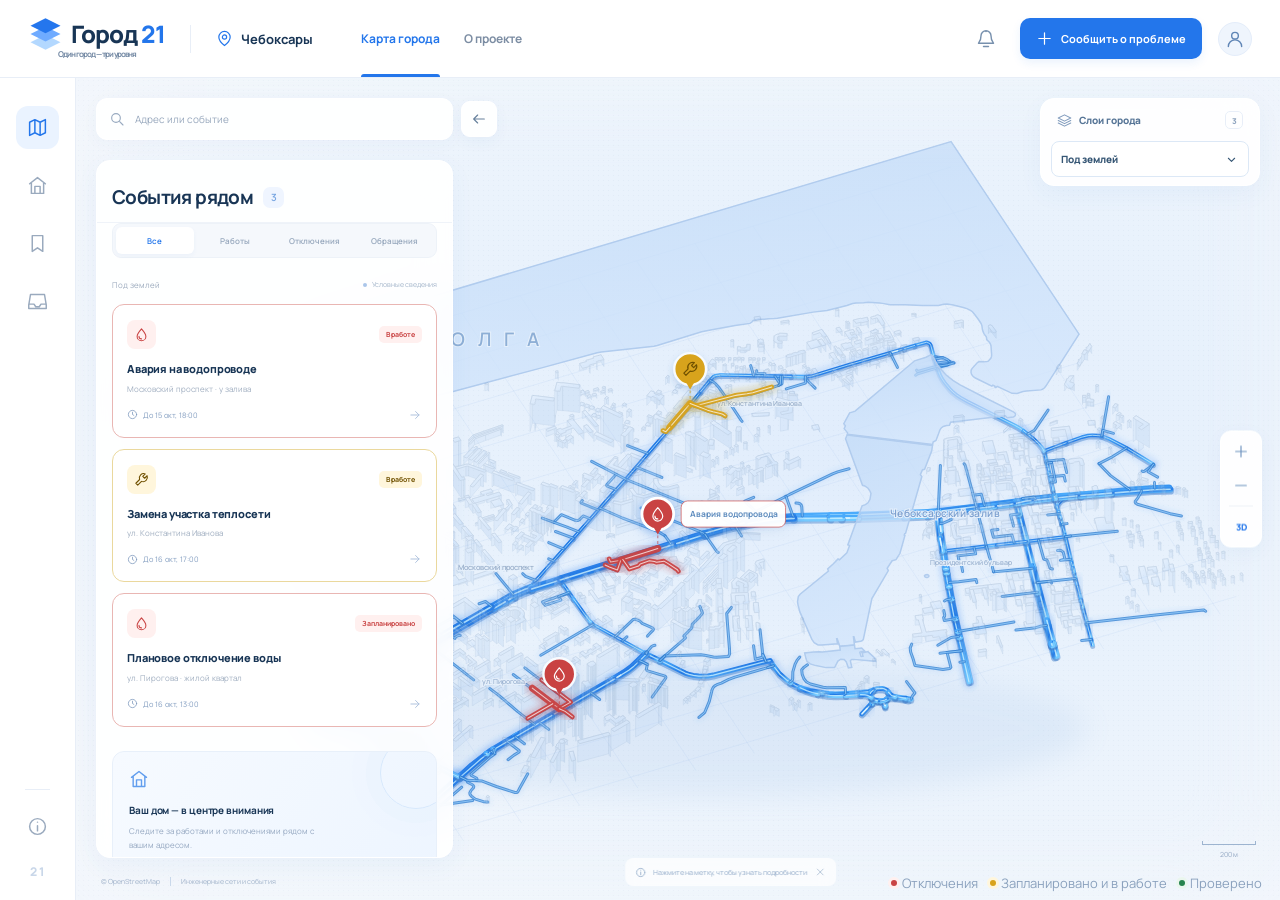
==== index.html @ fbabb48b "Polish desktop and mobile map layout" ====
<!doctype html>
<html lang="ru">
<head>
  <meta charset="utf-8">
  <meta name="viewport" content="width=device-width, initial-scale=1">
  <meta name="theme-color" content="#f4f8ff">
  <meta name="description" content="Город 21 — интерактивная карта Чебоксар в трех слоях. Городские работы, отключения и сообщения жителей на одной карте.">
  <title>Город 21 — Чебоксары в трех слоях</title>
  <link rel="icon" href="./assets/favicon.svg" type="image/svg+xml">
  <link rel="stylesheet" href="./assets/fonts.css">
  <link rel="stylesheet" href="./styles.css">
  <script src="./city-data.js" defer></script>
  <script src="./map.js" defer></script>
  <script src="./app.js" defer></script>
</head>
<body>
  <svg class="svg-library" aria-hidden="true" xmlns="http://www.w3.org/2000/svg"><defs>
    <symbol id="i-map" viewBox="0 0 24 24"><path d="m3 6 6-3 6 3 6-3v15l-6 3-6-3-6 3Z M9 3v15 M15 6v15"/></symbol>
    <symbol id="i-layers" viewBox="0 0 24 24"><path d="m12 3 10 5-10 5L2 8Z M2 12l10 5 10-5 M2 16l10 5 10-5"/></symbol>
    <symbol id="i-drop" viewBox="0 0 24 24"><path d="M12 3s-7 8-7 12a7 7 0 0 0 14 0c0-4-7-12-7-12Z M8 15a4 4 0 0 0 4 4"/></symbol>
    <symbol id="i-road" viewBox="0 0 24 24"><path d="m6 3-4 18 M18 3l4 18 M12 3v3 M12 10v4 M12 18v3"/></symbol>
    <symbol id="i-home" viewBox="0 0 24 24"><path d="m3 10 9-7 9 7 M5 9v12h14V9 M9 21v-8h6v8"/></symbol>
    <symbol id="i-build" viewBox="0 0 24 24"><path d="M4 21V6l10-3v18 M14 10h6v11 M2 21h20 M8 7h2 M8 11h2 M8 15h2 M17 14h1 M17 18h1"/></symbol>
    <symbol id="i-bell" viewBox="0 0 24 24"><path d="M18 8a6 6 0 0 0-12 0c0 7-3 8-3 9h18c0-1-3-2-3-9 M9 21h6 M12 2v1"/></symbol>
    <symbol id="i-search" viewBox="0 0 24 24"><circle cx="10.5" cy="10.5" r="6.5"/><path d="m16 16 5 5"/></symbol>
    <symbol id="i-plus" viewBox="0 0 24 24"><path d="M12 4v16 M4 12h16"/></symbol>
    <symbol id="i-minus" viewBox="0 0 24 24"><path d="M4 12h16"/></symbol>
    <symbol id="i-x" viewBox="0 0 24 24"><path d="m5 5 14 14 M19 5 5 19"/></symbol>
    <symbol id="i-chevron" viewBox="0 0 24 24"><path d="m7 10 5 5 5-5"/></symbol>
    <symbol id="i-arrow" viewBox="0 0 24 24"><path d="M5 12h14 M13 6l6 6-6 6"/></symbol>
    <symbol id="i-back" viewBox="0 0 24 24"><path d="M20 12H4 M10 6l-6 6 6 6"/></symbol>
    <symbol id="i-clock" viewBox="0 0 24 24"><circle cx="12" cy="12" r="9"/><path d="M12 7v5l3 2"/></symbol>
    <symbol id="i-check" viewBox="0 0 24 24"><path d="m5 12 4 4L19 6"/></symbol>
    <symbol id="i-pin" viewBox="0 0 24 24"><path d="M20 10c0 6-8 12-8 12S4 16 4 10a8 8 0 1 1 16 0Z"/><circle cx="12" cy="10" r="3"/></symbol>
    <symbol id="i-target" viewBox="0 0 24 24"><circle cx="12" cy="12" r="7"/><circle cx="12" cy="12" r="2"/><path d="M12 2v3 M12 19v3 M2 12h3 M19 12h3"/></symbol>
    <symbol id="i-info" viewBox="0 0 24 24"><circle cx="12" cy="12" r="9"/><path d="M12 11v6 M12 7h.01"/></symbol>
    <symbol id="i-inbox" viewBox="0 0 24 24"><path d="M4 4h16l2 12v4H2v-4Z M2 15h6l2 3h4l2-3h6"/></symbol>
    <symbol id="i-bookmark" viewBox="0 0 24 24"><path d="M6 3h12v18l-6-4-6 4Z"/></symbol>
    <symbol id="i-wrench" viewBox="0 0 24 24"><path d="m14 7 3 3 4-4a7 7 0 0 1-9 9l-6 6-3-3 6-6a7 7 0 0 1 9-9Z"/></symbol>
    <symbol id="i-cone" viewBox="0 0 24 24"><path d="m8 19 3-16h2l3 16 M9 9h6 M8 14h8 M4 21v-2h16v2Z"/></symbol>
    <symbol id="i-light" viewBox="0 0 24 24"><path d="M12 3a6 6 0 0 0-4 10c1 1 1 2 1 3h6c0-1 0-2 1-3a6 6 0 0 0-4-10Z M9 19h6 M10 22h4"/></symbol>
    <symbol id="i-shield" viewBox="0 0 24 24"><path d="m12 3 8 3v6c0 5-8 9-8 9s-8-4-8-9V6Z m-4 9 3 3 5-6"/></symbol>
    <symbol id="i-expand" viewBox="0 0 24 24"><path d="M8 3H3v5 M16 3h5v5 M21 16v5h-5 M3 16v5h5"/></symbol>
    <symbol id="i-mail" viewBox="0 0 24 24"><rect x="3" y="5" width="18" height="14" rx="2"/><path d="m3 6 9 7 9-7"/></symbol>
    <symbol id="i-user" viewBox="0 0 24 24"><circle cx="12" cy="8" r="4"/><path d="M4 21a8 8 0 0 1 16 0"/></symbol>
  </defs></svg>

  <header class="topbar">
    <a class="brand" href="./" aria-label="Город 21 — главная">
      <svg class="brand-mark" viewBox="0 0 42 44" aria-hidden="true"><path d="m21 23 18 9-18 9-18-9Z" fill="#b3d8ff"/><path d="m21 13 18 9-18 9-18-9Z" fill="#6fabff"/><path d="m21 3 18 9-18 9L3 12Z" fill="#2476ed"/></svg>
      <span>Город <b>21</b></span>
      <span class="brand-slogan">Один город — три уровня</span>
    </a>
    <div class="header-divider"></div>
    <div class="city-label"><svg class="icon"><use href="#i-pin"/></svg><span>Чебоксары</span><span class="city-secondary">Чувашская Республика</span></div>
    <nav class="top-links" aria-label="Основная навигация"><span class="current-page">Карта города</span><button type="button" data-about>О проекте</button></nav>
    <div class="header-actions">
      <button class="icon-button notification-button" type="button" id="notificationsBtn" aria-label="Подписки и уведомления"><svg class="icon"><use href="#i-bell"/></svg><span id="notificationDot" class="notification-dot" hidden></span></button>
      <button class="primary-button report-button" type="button" data-report><svg class="icon"><use href="#i-plus"/></svg><span>Сообщить о проблеме</span></button>
      <button class="user-avatar" type="button" id="homeBtn" aria-label="Открыть вход и регистрацию"><svg class="icon profile-icon"><use href="#i-user"/></svg></button>
    </div>
  </header>

  <div class="app-layout">
    <aside class="rail" aria-label="Разделы приложения">
      <button type="button" class="rail-button active" id="mapNav" aria-label="Карта города" title="Карта города"><svg class="icon"><use href="#i-map"/></svg></button>
      <button type="button" class="rail-button" id="homeNav" aria-label="Мой дом" title="Мой дом"><svg class="icon"><use href="#i-home"/></svg></button>
      <button type="button" class="rail-button" id="savedNav" aria-label="Мои подписки" title="Мои подписки"><svg class="icon"><use href="#i-bookmark"/></svg></button>
      <button type="button" class="rail-button" id="reportsNav" aria-label="Мои обращения" title="Мои обращения"><svg class="icon"><use href="#i-inbox"/></svg><span class="rail-dot" id="reportDot" hidden></span></button>
      <div class="rail-spacer"></div>
      <div class="rail-line"></div>
      <button type="button" class="rail-button" data-about aria-label="О проекте" title="О проекте"><svg class="icon"><use href="#i-info"/></svg></button>
      <span class="rail-caption">21</span>
    </aside>
    <main class="main-content">
      <section class="page-heading" aria-label="Обзор карты">
        <div><div class="eyebrow">ВАШ ГОРОД. ВАШ РАЙОН.</div><h1>Все, что происходит рядом<span>.</span></h1><p>Городские проблемы, работы и отключения — на одной карте.</p></div>
        <div class="heading-stats"><div><span class="stat-num" id="statReports">2</span><span>Обращения</span></div><div><span class="stat-num" id="statWorks">5</span><span>Работы</span></div><div><span class="stat-num" id="statOutages">2</span><span>Отключения</span></div></div>
      </section>

      <section class="workspace" aria-label="Интерактивная карта Чебоксар">
        <div class="map-shell" id="mapShell" data-layer="under">
          <div class="map-grain"></div>
          <div class="map-viewport" id="mapViewport" tabindex="0" aria-label="Трехмерная карта. Перетаскивайте для перемещения, используйте плюс и минус для масштаба. Стрелки перемещают карту.">
            <svg id="cityMap" viewBox="0 0 1200 880" role="img" aria-label="Объемная карта центра Чебоксар с заливом, улицами и зданиями"><title>Карта Чебоксар в трех слоях</title></svg>
          </div>
          <div class="map-vignette"></div>

          <div class="layer-switcher" id="layerSwitcher">
            <div class="control-caption"><svg class="icon"><use href="#i-layers"/></svg>Слои города<span class="small-counter">3</span></div>
            <button class="mobile-layer-toggle" type="button" id="layerDropdownToggle" aria-label="Выбрать слой карты" aria-expanded="false" aria-controls="layerTabs"><span id="layerDropdownLabel">Под землей</span><svg class="icon"><use href="#i-chevron"/></svg></button>
            <div class="layer-tabs" id="layerTabs" role="tablist" aria-label="Уровень города" aria-orientation="vertical">
              <button type="button" class="layer-tab" data-layer="above" role="tab" id="tab-above" aria-controls="mapViewport" aria-selected="false" tabindex="-1"><span class="layer-thumbnail above-thumb"><span></span><span></span><span></span></span><span><b>Над землей</b><small>Дома и освещение</small></span><span class="layer-radio"></span></button>
              <button type="button" class="layer-tab" data-layer="ground" role="tab" id="tab-ground" aria-controls="mapViewport" aria-selected="false" tabindex="-1"><span class="layer-thumbnail ground-thumb"><span></span><span></span><span></span></span><span><b>На земле</b><small>Дороги и дворы</small></span><span class="layer-radio"></span></button>
              <button type="button" class="layer-tab selected" data-layer="under" role="tab" id="tab-under" aria-controls="mapViewport" aria-selected="true" tabindex="0"><span class="layer-thumbnail under-thumb"><span></span><span></span><span></span></span><span><b>Под землей</b><small>Вода и теплосети</small></span><span class="layer-radio"></span></button>
            </div>
          </div>

          <div class="map-search-wrap"><div class="map-search"><svg class="icon"><use href="#i-search"/></svg><input id="mapSearch" type="search" placeholder="Адрес или событие" autocomplete="off" aria-label="Поиск адреса или события"><span class="search-shortcut">/</span></div><button class="desktop-panels-toggle" type="button" id="desktopPanelsToggle" aria-controls="eventsPanel" aria-expanded="true" aria-label="Скрыть события" title="Скрыть события"><svg class="icon"><use href="#i-back"/></svg></button><div class="search-results" id="searchResults" hidden></div></div>
          <div class="map-toolbar" aria-label="Управление картой"><button type="button" id="zoomIn" aria-label="Приблизить" title="Приблизить"><svg class="icon"><use href="#i-plus"/></svg></button><button type="button" id="zoomOut" aria-label="Отдалить" title="Отдалить"><svg class="icon"><use href="#i-minus"/></svg></button><span></span><button type="button" id="resetMap" aria-label="Вернуть обзор города" title="Вернуть обзор города"><svg class="icon"><use href="#i-target"/></svg></button><button type="button" id="viewMode" class="view-mode" aria-label="Переключить на плоскую карту" aria-pressed="false">3D</button></div>

          <div class="map-layer-caption"><span class="layer-caption-icon"><svg class="icon" id="captionIcon"><use href="#i-drop"/></svg></span><div><b id="mapLayerTitle">Под поверхностью города</b><span id="mapLayerDescription">Водопровод, теплосети и канализация</span></div><span class="caption-line"></span><span class="caption-level" id="captionLevel">−1</span></div>
          <div class="map-legend"><span><i class="legend-dot outage"></i>Отключения</span><span><i class="legend-dot active"></i>Запланировано и в работе</span><span><i class="legend-dot confirmed"></i>Проверено</span></div>
          <div class="map-scale"><span id="scaleLine"></span><small id="scaleLabel">500 м</small></div>
          <div class="map-attribution"><a href="https://www.openstreetmap.org/copyright" target="_blank" rel="noopener noreferrer">© OpenStreetMap</a><span>Инженерные сети и события</span></div>
          <div class="map-tip" id="mapTip"><svg class="icon"><use href="#i-info"/></svg><span>Нажмите на метку, чтобы узнать подробности</span><button type="button" id="dismissTip" aria-label="Скрыть подсказку"><svg class="icon"><use href="#i-x"/></svg></button></div>
        </div>

        <aside class="events-panel" id="eventsPanel" aria-label="События на карте">
          <div class="mobile-district-label"><svg class="icon"><use href="#i-pin"/></svg>Московский район</div>
          <div class="panel-heading"><div><span class="eyebrow">ЧТО ПРОИСХОДИТ</span><h2>События рядом <span id="eventCount">3</span></h2></div><button class="icon-button mobile-panel-toggle" type="button" id="panelToggle" aria-expanded="false" aria-label="Развернуть список событий"><svg class="icon"><use href="#i-chevron"/></svg></button></div>
          <div class="panel-content" id="panelContent">
            <div class="panel-filter" role="group" aria-label="Фильтр событий"><button type="button" class="selected" data-filter="all" aria-pressed="true">Все</button><button type="button" data-filter="work" aria-pressed="false">Работы</button><button type="button" data-filter="outage" aria-pressed="false">Отключения</button><button type="button" data-filter="report" aria-pressed="false">Обращения</button></div>
            <div class="layer-events-label"><span id="listLayerName">Под землей</span><span class="events-updated"><i></i>Условные сведения</span></div>
            <div class="event-list" id="eventList"></div>
            <div class="home-prompt"><div class="home-prompt-icon"><svg class="icon"><use href="#i-home"/></svg></div><h3>Ваш дом — в центре внимания</h3><p>Следите за работами и отключениями рядом с вашим адресом.</p><button type="button" id="setupHomeBtn">Добавить мой дом<svg class="icon"><use href="#i-arrow"/></svg></button></div>
            <div class="panel-footer"><svg class="icon"><use href="#i-shield"/></svg><span>Сообщения жителей проходят проверку</span></div>
          </div>
          <div class="detail-content" id="detailContent" hidden></div>
        </aside>
      </section>
      <footer class="app-footer"><span><i></i>Город 21<span class="footer-sep">/</span>Понятный город начинается с информации</span><span>Чебоксары <span class="footer-sep">·</span> Интерактивная карта</span></footer>
    </main>
  </div>

  <dialog class="modal" id="reportModal" aria-labelledby="reportTitle"><form id="reportForm">
    <div class="modal-header"><span class="modal-icon"><svg class="icon"><use href="#i-pin"/></svg></span><button type="button" class="icon-button" data-close aria-label="Закрыть"><svg class="icon"><use href="#i-x"/></svg></button></div><span class="eyebrow">ВЫ ПОМОГАЕТЕ ГОРОДУ</span><h2 id="reportTitle">Сообщить о проблеме</h2><p class="modal-lead">Расскажите, что произошло. Обращение появится на карте после проверки.</p>
    <label>Уровень города<select id="reportLayer" name="layer"><option value="above">Над землей — фасады, освещение</option><option value="ground">На земле — дороги, дворы</option><option value="under">Под землей — вода, теплосети</option></select></label>
    <label>Адрес<input id="reportAddress" name="address" maxlength="160" placeholder="Например, Московский проспект, 8" required autocomplete="street-address"></label>
    <label>Что произошло?<textarea name="description" id="reportDescription" placeholder="Опишите проблему и ограничения для жителей" minlength="10" maxlength="1600" required rows="4"></textarea></label>
    <div class="notice-note"><svg class="icon"><use href="#i-info"/></svg>Обращение сохраняется в этом браузере и не отправляется городским службам.</div>
    <button type="submit" class="primary-button full-width">Создать обращение<svg class="icon"><use href="#i-arrow"/></svg></button>
  </form></dialog>

  <dialog class="modal" id="homeModal" aria-labelledby="homeTitle"><form id="homeForm">
    <div class="modal-header"><span class="modal-icon"><svg class="icon"><use href="#i-home"/></svg></span><button type="button" class="icon-button" data-close aria-label="Закрыть"><svg class="icon"><use href="#i-x"/></svg></button></div><span class="eyebrow">МОЙ РАЙОН</span><h2 id="homeTitle">Что происходит у дома?</h2><p class="modal-lead">Выберите адрес, чтобы быстро находить события рядом и сохранять подписки.</p>
    <label>Ваш адрес<input id="homeAddress" name="address" placeholder="Улица и номер дома" maxlength="160" required list="streetOptions" autocomplete="street-address"></label><datalist id="streetOptions"></datalist>
    <label>Радиус внимания</label><div class="radius-options"><button type="button" data-radius="300">300 м</button><button type="button" data-radius="500" class="selected">500 м</button><button type="button" data-radius="1000">1 км</button></div>
    <div class="home-preview"><svg class="icon"><use href="#i-bell"/></svg><span>Работы, отключения и новые обращения возле выбранного дома</span></div><div class="notice-note">Адрес и подписки сохраняются в этом браузере. Push-уведомления не подключены.</div>
    <button type="submit" class="primary-button full-width">Сохранить мой дом<svg class="icon"><use href="#i-check"/></svg></button>
  </form></dialog>

  <dialog class="modal account-modal" id="accountModal" aria-labelledby="accountTitle">
    <div class="modal-header"><span class="modal-icon"><svg class="icon"><use href="#i-user"/></svg></span><button type="button" class="icon-button" data-close aria-label="Закрыть"><svg class="icon"><use href="#i-x"/></svg></button></div>
    <span class="eyebrow">ЛИЧНЫЙ КАБИНЕТ</span>
    <h2 id="accountTitle">Вход и регистрация</h2>
    <div class="account-tabs" role="tablist" aria-label="Действие с аккаунтом">
      <button type="button" class="selected" data-account-mode="login" role="tab" aria-selected="true" aria-controls="loginForm">Вход</button>
      <button type="button" data-account-mode="register" role="tab" aria-selected="false" aria-controls="registerForm">Регистрация</button>
    </div>
    <form id="loginForm" class="account-form">
      <label>Электронная почта<input type="email" autocomplete="username" placeholder="name@example.com" required></label>
      <label>Пароль<input type="password" autocomplete="current-password" placeholder="Пароль" required></label>
      <button type="button" class="primary-button full-width" disabled>Вход временно недоступен</button>
    </form>
    <form id="registerForm" class="account-form" hidden>
      <label>Имя<input type="text" autocomplete="name" placeholder="Ваше имя" required></label>
      <label>Электронная почта<input type="email" autocomplete="email" placeholder="name@example.com" required></label>
      <label>Пароль<input type="password" autocomplete="new-password" placeholder="Пароль" required></label>
      <button type="button" class="primary-button full-width" disabled>Регистрация временно приостановлена</button>
    </form>
    <p class="notice-note">Вход и создание аккаунта пока недоступны. Данные формы никуда не отправляются.</p>
  </dialog>

  <dialog class="modal wide-modal" id="aboutModal" aria-labelledby="aboutTitle">
    <div class="modal-header"><span class="modal-icon"><svg class="icon"><use href="#i-layers"/></svg></span><button type="button" class="icon-button" data-close aria-label="Закрыть"><svg class="icon"><use href="#i-x"/></svg></button></div>
    <span class="eyebrow">О ПРОЕКТЕ</span>
    <h2 id="aboutTitle">Один город. Одна понятная карта.</h2>
    <p class="modal-lead">«Город 21» объединяет информацию о городских проблемах, работах и отключениях.</p>
    <div class="about-levels"><div><svg class="icon"><use href="#i-build"/></svg><b>Над землей</b><p>Фасады, освещение и воздушные линии</p></div><div><svg class="icon"><use href="#i-road"/></svg><b>На земле</b><p>Дороги, дворы, тротуары и благоустройство</p></div><div><svg class="icon"><use href="#i-drop"/></svg><b>Под землей</b><p>Водопровод, теплосети и канализация</p></div></div>
    <p class="about-text">Геометрия улиц и зданий получена из OpenStreetMap. Сведения о событиях, инженерных сетях и сроках условные и не подтверждены городскими службами.</p>
  </dialog>

  <dialog class="modal" id="activityModal" aria-labelledby="activityTitle"><div class="modal-header"><span class="modal-icon"><svg class="icon" id="activityIcon"><use href="#i-bell"/></svg></span><button type="button" class="icon-button" data-close aria-label="Закрыть"><svg class="icon"><use href="#i-x"/></svg></button></div><span class="eyebrow" id="activityEyebrow">МОЙ ГОРОД</span><h2 id="activityTitle">Подписки и уведомления</h2><div id="activityBody"></div></dialog>
  <div class="toast" id="toast" role="status" aria-live="polite"><svg class="icon"><use href="#i-check"/></svg><span></span></div>
  <noscript><div class="noscript-note">Для интерактивной карты включите JavaScript в браузере.</div></noscript>
</body>
</html>
---- assets/fonts.css ----
@font-face {
  font-family: 'Manrope';
  font-style: normal;
  font-weight: 400;
  font-display: swap;
  src: url(./manrope-0.ttf) format('truetype');
}
@font-face {
  font-family: 'Manrope';
  font-style: normal;
  font-weight: 500;
  font-display: swap;
  src: url(./manrope-1.ttf) format('truetype');
}
@font-face {
  font-family: 'Manrope';
  font-style: normal;
  font-weight: 600;
  font-display: swap;
  src: url(./manrope-2.ttf) format('truetype');
}
@font-face {
  font-family: 'Manrope';
  font-style: normal;
  font-weight: 700;
  font-display: swap;
  src: url(./manrope-3.ttf) format('truetype');
}
@font-face {
  font-family: 'Manrope';
  font-style: normal;
  font-weight: 800;
  font-display: swap;
  src: url(./manrope-4.ttf) format('truetype');
}
---- styles.css ----
:root{--blue:#2376eb;--blue-dark:#1459c3;--ink:#183555;--muted:#8091a8;--border:#e8eef7;--bg:#f5f8fc;--shadow:0 8px 32px #30609a0c;--font:'Manrope',-apple-system,BlinkMacSystemFont,'Segoe UI',sans-serif}
*{box-sizing:border-box}html,body{margin:0;min-height:100%;font-family:var(--font);color:var(--ink);background:var(--bg)}body{font-size:13px;-webkit-font-smoothing:antialiased}button,input,textarea,select{font:inherit}button,a,input,select,textarea{-webkit-tap-highlight-color:transparent}button{cursor:pointer}button{color:inherit}button:disabled{opacity:.4;cursor:default}button:focus-visible,a:focus-visible,input:focus-visible,select:focus-visible,textarea:focus-visible,[tabindex]:focus-visible{outline:3px solid #579bf5;outline-offset:3px}button{border:0;background:transparent}a{color:inherit;text-decoration:none}[hidden]{display:none!important}.svg-library{position:absolute;width:0;height:0;overflow:hidden}.icon{width:20px;height:20px;fill:none;stroke:currentColor;stroke-width:1.7;stroke-linecap:round;stroke-linejoin:round;flex-shrink:0}.topbar{height:78px;background:#fff;display:flex;align-items:center;padding:0 28px;gap:24px;border-bottom:1px solid var(--border);position:relative;z-index:10}.brand{display:flex;align-items:center;gap:10px;font-size:24px;font-weight:800;letter-spacing:-1px;white-space:nowrap}.brand b{color:var(--blue);font-weight:800}.brand-mark{width:35px;height:38px}.header-divider{height:28px;width:1px;background:var(--border);margin:0 1px}.city-label{display:flex;align-items:center;gap:8px;font-weight:700;white-space:nowrap}.city-label .icon{color:var(--blue);width:17px;height:17px}.city-secondary{display:none;color:var(--muted);font-size:11px;font-weight:500}.top-links{display:flex;gap:24px;height:100%;align-items:center;margin-left:24px;color:#7c8da3;font-size:12px;font-weight:700}.top-links button{padding:10px 0}.top-links button:hover{color:var(--blue)}.current-page{height:100%;display:flex;align-items:center;color:var(--blue);position:relative}.current-page:after{content:'';position:absolute;bottom:0;left:0;right:0;height:3px;background:var(--blue);border-radius:3px 3px 0 0}.header-actions{display:flex;align-items:center;gap:16px;margin-left:auto}.demo-badge{display:flex;align-items:center;gap:7px;font-size:10px;font-weight:700;color:#6d8eb5;white-space:nowrap;padding:6px 9px;background:#f4f8fd;border-radius:6px}.demo-badge>span{width:5px;height:5px;border-radius:50%;background:#71a1de}.icon-button{width:36px;height:36px;border-radius:10px;display:grid;place-items:center;flex-shrink:0;color:#7790ad}.icon-button:hover{background:#edf5ff;color:var(--blue)}.notification-button{position:relative}.notification-dot{width:6px;height:6px;border:1px solid white;border-radius:50%;position:absolute;top:5px;right:6px;background:var(--blue)}.primary-button{display:flex;gap:8px;align-items:center;justify-content:center;background:var(--blue);color:#fff;font-size:11px;font-weight:700;border-radius:10px;padding:12px 16px;box-shadow:0 4px 10px #2376eb17;transition:background .2s,transform .2s}.primary-button:hover{background:var(--blue-dark);transform:translateY(-1px)}.primary-button .icon{width:17px;height:17px}.user-avatar{width:34px;height:34px;border-radius:50%;background:#eff5fd;color:#6086b6;border:1px solid #e4edfa;font-size:11px;font-weight:700;flex-shrink:0}.app-layout{display:flex}.rail{width:76px;border-right:1px solid var(--border);display:flex;flex-direction:column;align-items:center;gap:15px;padding:28px 12px 20px;background:#fff;flex-shrink:0;min-height:calc(100dvh - 78px)}.rail-button{display:grid;place-items:center;width:43px;height:43px;color:#9aaabe;border-radius:12px;position:relative}.rail-button .icon{width:21px;height:21px}.rail-button:hover{color:var(--blue);background:#f3f7fc}.rail-button.active{color:var(--blue);background:#eaf3ff}.rail-dot{position:absolute;top:7px;right:8px;width:5px;height:5px;background:var(--blue);border-radius:50%}.rail-spacer{flex:1;min-height:120px}.rail-line{width:25px;height:1px;background:var(--border);margin-bottom:0}.rail-caption{font-size:12px;letter-spacing:2px;font-weight:800;color:#c9d7e9}.main-content{flex:1;min-width:0;padding:24px 26px 0}.page-heading{display:flex;align-items:center;justify-content:space-between;padding:0 2px 23px;gap:20px}.eyebrow{font-size:8.5px;letter-spacing:1.5px;color:#8799b1;font-weight:800;display:block}.page-heading h1{font-size:27px;letter-spacing:-1.05px;font-weight:800;margin:8px 0 6px;line-height:1.2}.page-heading h1>span{color:var(--blue)}.page-heading p{margin:0;color:#8b9ab0;font-size:11px;font-weight:500}.heading-stats{display:flex;gap:32px;padding-right:14px}.heading-stats>div{display:flex;flex-direction:column;gap:3px;min-width:65px}.stat-num{font-size:26px;font-weight:700;line-height:1.15;color:#4a6b94;letter-spacing:-1px}.heading-stats>div>span:last-child{color:#91a1b5;font-size:10px}.workspace{height:calc(100dvh - 234px);min-height:580px;max-height:1000px;border:1px solid #e1eaf6;border-radius:18px;overflow:hidden;display:grid;grid-template-columns:minmax(0,1fr) 320px;box-shadow:0 2px 14px #1f4d8503;position:relative;background:#fff}.map-shell{position:relative;overflow:hidden;background:radial-gradient(ellipse at 64% 45%,#e1edfc 0%,#e9f2fc 42%,#f3f7fc 88%);min-width:0}.map-grain{position:absolute;inset:0;opacity:.5;pointer-events:none;background-image:radial-gradient(#a8bfdd45 .5px,transparent .5px);background-size:5px 5px}.map-viewport{position:absolute;inset:0;cursor:grab;touch-action:none;overflow:hidden;outline-offset:-4px!important}.map-viewport.dragging{cursor:grabbing}.map-viewport>svg{width:100%;height:100%;display:block;overflow:visible}.map-vignette{position:absolute;inset:0;box-shadow:inset 0 0 75px 25px #f2f7fc50;pointer-events:none}.layer-switcher{position:absolute;top:24px;left:24px;width:207px;border:1px solid #fff;background:#ffffffea;border-radius:14px;box-shadow:0 8px 24px #3978be0d;backdrop-filter:blur(16px);padding:15px 10px 0;z-index:3}.control-caption{display:flex;align-items:center;gap:7px;font-size:10px;font-weight:800;padding:0 6px 13px;color:#567496}.control-caption .icon{width:15px;height:15px;color:#819bbd}.small-counter{margin-left:auto;display:grid;place-items:center;border:1px solid #e8eef8;width:18px;height:18px;border-radius:5px;font-size:8px;color:#8fa4bf}.layer-tabs{display:flex;flex-direction:column;gap:4px}.layer-tab{width:100%;display:flex;align-items:center;gap:11px;position:relative;text-align:left;padding:11px 9px;border-radius:9px;transition:.2s;min-height:60px;border:1px solid transparent}.layer-tab:hover{background:#f6f9fe}.layer-tab.selected{background:#ecf5ff;border-color:#d5e9ff}.layer-tab b{display:block;font-size:11px;font-weight:700;color:#527191;margin-bottom:3px}.layer-tab small{display:block;font-size:8px;color:#9bacc0;white-space:nowrap}.layer-tab.selected b{color:var(--blue)}.layer-tab.selected small{color:#7a9dc9}.layer-radio{width:11px;height:11px;border:1px solid #d0dbea;border-radius:50%;margin-left:auto;flex-shrink:0}.selected .layer-radio{border:3px solid var(--blue);background:white}.layer-thumbnail{width:31px;height:34px;position:relative;flex-shrink:0;display:block}.layer-thumbnail span{position:absolute;width:24px;height:15px;transform:rotate(-30deg) skewX(28deg) scaleY(.8);left:3px;border:1px solid #cfdeef;background:#eef4fa;border-radius:2px}.layer-thumbnail span:nth-child(1){top:18px;z-index:1}.layer-thumbnail span:nth-child(2){top:10px;z-index:2}.layer-thumbnail span:nth-child(3){top:2px;z-index:3}.above-thumb span:nth-child(3),.ground-thumb span:nth-child(2),.under-thumb span:nth-child(1){background:#92bff4;border-color:#76a9e9}.selected .above-thumb span:nth-child(3),.selected .ground-thumb span:nth-child(2),.selected .under-thumb span:nth-child(1){background:#428eea;border-color:#2b74d2;box-shadow:0 2px 4px #4694e834}.layer-help{font-size:8px;color:#a2b0c2;text-align:center;padding:12px 0 14px;margin:10px 3px 0;border-top:1px solid #edf1f7}.map-search-wrap{position:absolute;top:24px;left:247px;width:230px;z-index:4}.map-search{height:42px;display:flex;align-items:center;background:#ffffffed;border:1px solid white;border-radius:11px;box-shadow:0 4px 18px #306aa808;padding:0 12px;gap:8px;backdrop-filter:blur(16px)}.map-search .icon{width:16px;height:16px;color:#98aac0}.map-search input{width:100%;min-width:0;border:0;background:transparent;font-size:10px;color:var(--ink);outline:none}.map-search input::placeholder{color:#97a8bd}.search-shortcut{font-size:8px;width:18px;height:19px;border:1px solid #e8eef7;color:#a2b1c4;display:grid;place-items:center;border-radius:4px}.map-top-status{display:flex;align-items:center;gap:7px;position:absolute;right:23px;top:86px;font-size:8px;font-weight:600;color:#7a97bc}.live-dot{width:5px;height:5px;background:#6da4e8;border-radius:50%}.pilot-label{font-size:7px;border:1px solid #cfdef2;padding:3px 5px;border-radius:4px;color:#8fa9c9}.search-results{background:#fff;padding:8px;border-radius:12px;margin-top:6px;box-shadow:0 10px 30px #183f721c;max-height:320px;overflow-y:auto;border:1px solid var(--border)}.search-results button{width:100%;text-align:left;display:flex;gap:9px;align-items:center;padding:10px 6px;border-radius:7px;font-size:10px}.search-results button:hover{background:#f0f6ff}.search-results .icon{width:16px;height:16px;color:var(--blue)}.search-results small{display:block;color:var(--muted);font-size:8px;margin-top:4px}.search-results .empty-search{padding:10px;color:var(--muted);font-size:10px;line-height:1.7}.north-control{position:absolute;top:22px;right:22px;z-index:2}.north-control button{width:40px;display:flex;flex-direction:column;align-items:center;gap:6px}.north-control .north-n{font-size:8px;font-weight:800;color:#81a0c6}.north-control svg{filter:drop-shadow(0 3px 5px #468ae724)}.map-toolbar{position:absolute;right:22px;bottom:155px;display:flex;flex-direction:column;background:#ffffffed;border:1px solid white;backdrop-filter:blur(12px);border-radius:11px;padding:3px;box-shadow:0 5px 20px #1c58990b;z-index:3}.map-toolbar button{width:34px;height:34px;display:grid;place-items:center;color:#6c91be;border-radius:7px;transition:.2s}.map-toolbar button:hover{background:#edf5ff;color:var(--blue)}.map-toolbar button .icon{width:16px;height:16px}.map-toolbar>span{height:1px;background:#edf1f7;margin:3px 5px}.map-toolbar .view-mode{font-size:9px;font-weight:800;color:var(--blue)}.map-layer-caption{position:absolute;bottom:91px;left:24px;display:flex;align-items:center;gap:10px;background:#ffffffdd;backdrop-filter:blur(12px);border:1px solid white;padding:13px 14px;border-radius:12px;box-shadow:0 6px 20px #27578a07;pointer-events:none}.layer-caption-icon{width:32px;height:32px;border-radius:9px;background:#eaf4ff;color:var(--blue);display:grid;place-items:center}.layer-caption-icon .icon{width:17px;height:17px}.map-layer-caption b{display:block;font-size:10px;font-weight:700;color:#6484ac;margin-bottom:4px}.map-layer-caption div>span{font-size:8px;color:#9caec5}.caption-line{height:25px;width:1px;background:#e6eef9;margin:0 3px 0 14px}.caption-level{font-size:17px;font-weight:700;color:#8cb2e6;min-width:19px;text-align:center}.map-legend{position:absolute;bottom:44px;left:25px;display:flex;align-items:center;gap:14px;color:#8aa1bd;font-size:8px}.map-legend>span{display:flex;gap:5px;align-items:center}.legend-dot{width:6px;height:6px;border-radius:50%;display:inline-block}.legend-dot.ongoing{background:#3284ed;box-shadow:0 0 0 3px #3284ed14}.legend-dot.planned{background:#7ad0ff}.legend-dot.request{background:#edf4ff;border:1px solid #4a80c9}.map-attribution{position:absolute;bottom:14px;left:25px;display:flex;gap:10px;font-size:7px;color:#a1b3ca}.map-attribution a:hover{color:var(--blue)}.map-attribution>span{border-left:1px solid #cad9eb;padding-left:10px}.map-scale{position:absolute;right:24px;bottom:41px;display:flex;flex-direction:column;gap:5px;align-items:center;color:#91a6c1;font-size:8px}.map-scale span{width:67px;border:1px solid #9db4d0;border-top:0;height:4px}.map-scale small{font-size:7px}.map-tip{position:absolute;bottom:14px;left:50%;transform:translateX(-25%);display:flex;gap:7px;align-items:center;padding:8px 10px;background:#ffffffb8;border-radius:8px;backdrop-filter:blur(8px);font-size:7px;color:#8da6c5;white-space:nowrap}.map-tip>.icon{width:11px;height:11px}.map-tip button{padding:0;width:12px;height:12px;display:grid;place-items:center;color:#9fb3cd}.map-tip button .icon{width:10px;height:10px}.events-panel{border-left:1px solid #e4edf9;background:#fff;position:relative;display:flex;flex-direction:column;min-height:0;z-index:5}.panel-heading{padding:25px 22px 18px;border-bottom:1px solid #eff3f9;display:flex;align-items:center;justify-content:space-between}.panel-heading .eyebrow{font-size:7.5px;letter-spacing:1.3px}.panel-heading h2{margin:8px 0 0;font-size:19px;letter-spacing:-.6px;display:flex;align-items:center;gap:10px}.panel-heading h2>span{font-size:10px;letter-spacing:0;min-width:21px;height:21px;border-radius:7px;background:#eff5ff;color:#78a6e2;display:grid;place-items:center;font-weight:600}.mobile-panel-toggle{display:none}.panel-content{overflow-y:auto;flex:1;padding:18px 20px 0;scrollbar-width:thin;scrollbar-color:#dce7f6 transparent}.panel-filter{display:flex;gap:2px;padding:3px;background:#f5f8fc;border:1px solid #edf2f8;border-radius:9px;margin-bottom:21px}.panel-filter button{flex:1;font-size:8px;padding:8px 1px;color:#96a7bc;border-radius:6px;font-weight:600;white-space:nowrap}.panel-filter button.selected{background:#fff;color:var(--blue);box-shadow:0 2px 5px #2266b60c}.panel-filter button:hover{color:var(--blue)}.layer-events-label{display:flex;align-items:center;justify-content:space-between;gap:12px;font-size:8px;color:#9baabd;margin:0 0 14px}.events-updated{display:flex;gap:5px;align-items:center;font-size:7px;color:#a2b3c9}.events-updated i{width:4px;height:4px;background:#abc6ea;border-radius:50%}.event-list{display:flex;flex-direction:column;gap:11px}.event-card{border:1px solid #e7eef9;border-radius:12px;padding:15px 14px;text-align:left;width:100%;transition:.2s;background:#fff;position:relative}.event-card:hover,.event-card:focus-visible{border-color:#afcff9;background:#f9fcff;box-shadow:0 3px 12px #286fe60a;transform:translateY(-1px)}.event-top{display:flex;align-items:center;justify-content:space-between;gap:8px;margin-bottom:12px}.event-symbol{width:29px;height:29px;background:#eaf4ff;border-radius:8px;display:grid;place-items:center;color:#4b91e7}.event-symbol .icon{width:15px;height:15px}.status-pill{font-size:7px;font-weight:700;border-radius:5px;padding:4px 7px;color:#5189d3;background:#edf5ff;white-space:nowrap}.status-pill.planned{background:#f0f8ff;color:#7b9ebe}.status-pill.review{background:#f3f6fb;color:#95a6ba}.event-card h3{font-size:11px;font-weight:800;line-height:1.5;letter-spacing:-.15px;margin:0 0 5px}.event-card p{font-size:8px;color:#a0aec0;margin:0 0 13px;line-height:1.5}.event-bottom{display:flex;gap:5px;align-items:center;color:#7f9abe;font-size:7.5px}.event-bottom .icon{width:11px;height:11px}.event-bottom .icon:last-child{margin-left:auto;width:14px;height:14px;color:#b0c3de}.event-card::after{content:'';position:absolute;inset:0;border-radius:12px;pointer-events:none}.home-prompt{margin-top:24px;background:linear-gradient(125deg,#f6faff,#edf5ff);border:1px solid #e8f0fa;border-radius:12px;padding:17px 16px;position:relative;overflow:hidden}.home-prompt:after{content:'';position:absolute;width:70px;height:70px;border:1px solid #d7e8fc;border-radius:50%;top:-15px;right:-16px;box-shadow:0 0 0 14px #e4effb55,0 0 0 28px #e4effb22;pointer-events:none}.home-prompt-icon{color:#629eee;margin-bottom:10px}.home-prompt-icon .icon{width:20px;height:20px}.home-prompt h3{font-size:10px;margin:0 0 7px;letter-spacing:-.1px}.home-prompt p{font-size:8px;line-height:1.8;color:#94a7c0;margin:0 0 13px;max-width:210px}.home-prompt button{display:flex;align-items:center;justify-content:space-between;color:#458be5;font-size:8px;font-weight:800;padding:0;width:100%}.home-prompt button .icon{width:13px;height:13px}.panel-footer{display:flex;gap:6px;align-items:center;font-size:7px;color:#a8b7ca;padding:20px 1px;margin-top:1px}.panel-footer .icon{width:12px;height:12px}.app-footer{height:49px;display:flex;align-items:center;justify-content:space-between;font-size:7.5px;color:#9facbf;padding:0 1px;gap:20px}.app-footer>span:first-child{display:flex;align-items:center;gap:6px}.app-footer i{height:4px;width:4px;border-radius:50%;background:#9cb7da}.footer-sep{color:#cad5e3;padding:0 4px}.detail-content{overflow-y:auto;padding:19px 22px 22px;flex:1;min-height:0;scrollbar-width:thin}.detail-back{font-size:9px;color:#8fa3bd;display:flex;align-items:center;gap:6px;padding:0;margin-bottom:20px}.detail-back .icon{width:14px;height:14px}.detail-back:hover{color:var(--blue)}.detail-hero{display:flex;justify-content:space-between;align-items:center;margin-bottom:13px}.detail-hero .event-symbol{width:38px;height:38px;border-radius:11px}.detail-hero .event-symbol .icon{width:19px;height:19px}.detail-content h3{font-size:19px;letter-spacing:-.6px;line-height:1.4;margin:0 0 8px}.detail-address{display:flex;align-items:flex-start;gap:5px;font-size:9px;color:#94a8c1;line-height:1.7}.detail-address .icon{width:13px;height:13px;margin-top:2px}.detail-description{color:#7b91ae;font-size:10px;line-height:1.9;margin:19px 0}.restriction{border-radius:9px;background:#edf5ff;border:1px solid #e1edff;padding:12px 13px;font-size:9px;line-height:1.9;color:#7f9bbd;margin-bottom:17px}.restriction b{color:#4a7ebf;font-size:9px;display:block;margin-bottom:3px}.detail-facts{display:grid;grid-template-columns:1fr;gap:15px;padding:0 0 20px;margin:0;border-bottom:1px solid var(--border)}.detail-facts div{display:flex;flex-direction:column;gap:4px}.detail-facts dt{font-size:8px;color:#a0b0c5}.detail-facts dd{font-size:10px;font-weight:600;color:#6886ab;margin:0;line-height:1.7}.story-title{font-size:10px;margin:21px 0 15px;display:flex;justify-content:space-between;color:#52779f}.story-title span{font-size:7px;color:#a0b0c5;font-weight:500;align-self:center}.work-story{padding:0;margin:0 0 20px;list-style:none}.work-story li{display:flex;gap:11px;position:relative;padding-bottom:17px}.work-story li:last-child{padding-bottom:0}.story-node{width:17px;height:17px;border:1px solid #d7e5f7;background:#f6f9fe;border-radius:50%;flex-shrink:0;margin-top:1px;display:grid;place-items:center;color:#9bb8df;z-index:1}.story-node .icon{width:10px;height:10px}.work-story li:not(:last-child):after{content:'';position:absolute;left:8px;top:18px;bottom:0;border-left:1px solid #dbe8f8}.work-story .current .story-node{border-color:#448ce8;background:#448ce8;box-shadow:0 0 0 3px #ecf4ff;color:white}.work-story b{font-size:9px;display:block;margin-bottom:4px;color:#6c8db6}.work-story small{font-size:7.5px;color:#a0b2ca;line-height:1.6}.work-story .current b{color:#2e78d7}.follow-button{width:100%;display:flex;align-items:center;justify-content:center;gap:7px;color:#347fdc;background:#edf5ff;border:1px solid #dceaff;border-radius:9px;padding:11px 9px;font-size:9px;font-weight:700}.follow-button .icon{width:15px;height:15px}.follow-button.followed{background:#2276e9;color:white;border-color:#2276e9}.source-block{font-size:7px;line-height:1.9;color:#a6b5c9;margin-top:18px;padding-top:15px;border-top:1px solid var(--border)}.source-block b{font-weight:500;color:#829fc4;display:block}.empty-state{font-size:10px;line-height:1.8;color:#8da2bf;text-align:center;padding:24px 12px;background:#f7faff;border:1px dashed #dfe9f6;border-radius:11px}.empty-state .icon{margin:0 auto 10px;display:block;width:25px;height:25px;color:#a4c1e6}.empty-state strong{font-size:12px;color:#6787af;display:block;margin-bottom:5px}.modal{border:1px solid #e5efff;border-radius:23px;max-width:440px;width:calc(100% - 32px);padding:28px 30px;color:var(--ink);background:#fff;box-shadow:0 25px 100px #184d9738;max-height:calc(100dvh - 44px);overflow-y:auto;scrollbar-width:thin}.modal::backdrop{background:#1742744d;backdrop-filter:blur(8px)}.modal-header{display:flex;align-items:center;justify-content:space-between;margin-bottom:23px}.modal-icon{width:43px;height:43px;display:grid;place-items:center;border-radius:13px;background:#edf5ff;color:#478de7}.modal-icon .icon{width:23px;height:23px}.modal h2{font-size:25px;line-height:1.35;letter-spacing:-.9px;margin:9px 0 11px}.modal-lead{font-size:11px;color:#92a5bf;line-height:1.9;margin:0 0 24px}.modal label{display:block;font-size:10px;font-weight:700;color:#6382a7;margin-bottom:9px}.modal input,.modal select,.modal textarea{display:block;width:100%;color:#4e729e;background:#f8fbff;border:1px solid #e2ebf8;padding:13px 13px;border-radius:9px;margin:8px 0 17px;font-size:11px;resize:vertical}.modal textarea{min-height:90px}.modal input::placeholder,.modal textarea::placeholder{color:#afbdd0}.modal select{appearance:auto;cursor:pointer}.demo-note{display:flex;align-items:flex-start;gap:7px;line-height:1.8;color:#97a9c1;font-size:9px;background:#f4f8fe;padding:10px 12px;border-radius:8px;margin:8px 0 17px}.demo-note .icon{width:14px;height:14px;margin-top:1px}.full-width{width:100%;font-size:11px;padding:13px}.radius-options{display:flex;gap:9px;margin:13px 0 23px}.radius-options button{flex:1;padding:11px;border:1px solid #e3edf9;border-radius:8px;font-size:10px;color:#8fa7c6}.radius-options button.selected{background:#edf5ff;border-color:#bfd9fc;color:#3783e1}.home-preview{display:flex;gap:11px;align-items:center;font-size:10px;line-height:1.8;color:#7395c0;border:1px solid #e7eef9;padding:13px;border-radius:9px;margin-bottom:18px}.home-preview .icon{color:#65a1ef}.wide-modal{max-width:620px}.about-levels{display:grid;grid-template-columns:repeat(3,1fr);gap:11px;margin:20px 0}.about-levels>div{padding:18px 14px;border:1px solid #e4edfa;border-radius:11px;background:#f7fbff}.about-levels .icon{display:block;color:#4f92e6;margin-bottom:15px}.about-levels b{font-size:11px}.about-levels p{font-size:9px;color:#93aac7;line-height:1.8;margin-bottom:0}.about-story{display:flex;align-items:center;gap:10px;margin:20px 0}.about-story span{background:#edf5ff;color:#4c86ce;font-size:9px;padding:9px 10px;border-radius:6px;white-space:nowrap}.about-story .icon{width:15px;color:#9dbae0}.about-text{font-size:10px;color:#91a5c0;line-height:1.9}.about-pilot{display:flex;justify-content:space-between;align-items:center;padding:19px 0;margin:20px 0;border-top:1px solid #ebf1f9;border-bottom:1px solid #ebf1f9;gap:12px}.about-pilot small{font-size:7px;color:#a0b3cd;letter-spacing:1px;display:block;margin-bottom:7px}.about-pilot b{font-size:13px}.about-team{display:flex;flex-direction:column;gap:8px;font-size:9px;color:#79a0d3;background:#f1f7ff;border-radius:9px;padding:15px;margin-top:22px}.activity-item{width:100%;display:flex;gap:11px;text-align:left;padding:15px 0;border-bottom:1px solid var(--border);align-items:flex-start}.activity-item:last-child{border-bottom:0}.activity-item .event-symbol{margin-top:1px;flex-shrink:0}.activity-item b{font-size:11px;line-height:1.7;display:block;font-weight:700}.activity-item p{font-size:9px;line-height:1.8;color:#91a8c4;margin:4px 0 6px}.activity-item small{font-size:8px;color:#a4b5ce}.activity-home{padding:15px;background:#f2f7ff;border-radius:10px;display:flex;gap:10px;align-items:center;margin:18px 0;color:#78a0d4;font-size:10px}.activity-home .icon{width:19px;height:19px}.activity-home b{display:block;color:#4a7fbd;margin-bottom:5px;font-size:11px}.activity-empty{padding:25px 0;font-size:11px;line-height:1.9;color:#94a9c5}.activity-empty .icon{color:#afc9ee;width:30px;height:30px;display:block;margin-bottom:18px}.activity-subtitle{font-size:10px;color:#9cafc8;line-height:1.8;margin-top:10px}.inline-action{font-size:10px;padding:8px 0;color:var(--blue);font-weight:700}.toast{position:fixed;bottom:24px;left:50%;transform:translate(-50%,25px);background:#1c4f8d;color:#fff;padding:14px 19px;border:1px solid #3b72b5;border-radius:12px;box-shadow:0 9px 30px #12437c29;font-size:11px;display:flex;align-items:center;gap:10px;z-index:30;pointer-events:none;opacity:0;transition:.25s;max-width:calc(100vw - 36px);line-height:1.7}.toast.visible{transform:translate(-50%,0);opacity:1}.toast .icon{width:16px;height:16px;color:#a0d2ff}.noscript-note{position:fixed;inset:40% 20%;background:#fff;border:1px solid var(--border);padding:40px;z-index:40;border-radius:20px;text-align:center}
/* The geographic model stays visible on every level. The active infrastructure changes. */
.city-land,.city-roads,.city-buildings,.city-pipes,.city-active-roads,.city-lights,.city-windows,.city-base-sides{transition:opacity .65s ease}.city-land{opacity:.62}.city-roads{opacity:.7}.city-buildings{opacity:.37}.city-pipes{opacity:1}.city-active-roads{opacity:0}.city-lights{opacity:0}.city-windows{opacity:0}.city-base-sides{opacity:.65}.map-shell[data-layer="ground"] .city-land{opacity:.86}.map-shell[data-layer="ground"] .city-roads{opacity:.78}.map-shell[data-layer="ground"] .city-buildings{opacity:.32}.map-shell[data-layer="ground"] .city-pipes{opacity:.07}.map-shell[data-layer="ground"] .city-active-roads{opacity:1}.map-shell[data-layer="ground"] .city-base-sides{opacity:.32}.map-shell[data-layer="above"] .city-land{opacity:.9}.map-shell[data-layer="above"] .city-roads{opacity:.28}.map-shell[data-layer="above"] .city-buildings{opacity:.91}.map-shell[data-layer="above"] .city-pipes{opacity:.04}.map-shell[data-layer="above"] .city-lights{opacity:1}.map-shell[data-layer="above"] .city-windows{opacity:.9}.map-shell[data-layer="above"] .city-base-sides{opacity:.25}.city-labels{pointer-events:none}.city-marker{cursor:pointer;outline:none}.city-marker:hover .marker-disc,.city-marker:focus-visible .marker-disc{filter:drop-shadow(0 4px 10px #1672ec88);stroke:#fff;stroke-width:3}.city-marker .marker-disc,.city-marker .marker-ring{transition:.2s}.city-marker.selected .marker-disc{stroke:#fff;stroke-width:3;filter:drop-shadow(0 3px 6px #327adc70)}.city-marker.selected .marker-ring{stroke-width:2;stroke-opacity:.9}.marker-ring{animation:ringPulse 3s ease-in-out infinite;transform-box:fill-box;transform-origin:center}.marker-stem{stroke:#6aabe8;stroke-width:1.1;stroke-dasharray:3 3;opacity:.7}.marker-tag{filter:drop-shadow(0 3px 6px #35699815);pointer-events:none}.pipe-pulse{stroke-dasharray:8 30;animation:pipeFlow 7s linear infinite}.map-viewport.dragging .city-marker{pointer-events:none}@keyframes ringPulse{0%,100%{opacity:.38}50%{opacity:.9}}@keyframes pipeFlow{to{stroke-dashoffset:-152}}@media(min-width:1600px){.main-content{padding:30px 32px 0}.workspace{grid-template-columns:minmax(0,1fr) 350px;height:calc(100dvh - 248px)}.page-heading h1{font-size:31px}.panel-heading{padding:27px}.panel-content{padding:22px 24px 0}.event-card{padding:18px 17px}.event-card h3{font-size:13px}.event-card p{font-size:9px}.event-bottom{font-size:8px}.layer-switcher{width:222px}.layer-tab b{font-size:12px}.layer-tab small{font-size:9px}.map-search-wrap{left:264px;width:260px}.map-layer-caption b{font-size:11px}.map-layer-caption div>span{font-size:9px}}
@media(max-width:1220px){.topbar{gap:18px;padding:0 20px}.top-links{gap:18px;margin-left:8px}.header-actions{gap:10px}.demo-badge{font-size:8px}.main-content{padding:21px 20px 0}.heading-stats{gap:22px}.page-heading h1{font-size:24px}.workspace{grid-template-columns:minmax(0,1fr) 290px}.panel-content{padding:16px 17px 0}.panel-heading{padding:22px 18px 18px}.panel-heading h2{font-size:17px}.map-search-wrap{left:244px;width:190px}.layer-switcher{left:20px;top:22px;width:207px}.map-tip{display:none}.map-top-status{font-size:7px;right:20px}.map-legend{gap:12px}.map-layer-caption{left:20px}.map-attribution{left:20px}.map-legend{left:21px}.app-footer{font-size:7px}.header-actions .primary-button{font-size:10px;padding:11px 12px}}
@media(max-width:1000px){.top-links{display:none}.brand{font-size:22px}.rail{width:60px;padding:26px 9px}.rail-button{width:38px;height:38px}.main-content{padding:19px 15px 0}.workspace{grid-template-columns:minmax(0,1fr) 270px}.map-search-wrap{left:19px;top:296px;width:186px}.layer-switcher{width:190px;left:18px;top:20px}.layer-tab{gap:8px;padding:10px 7px}.layer-tab b{font-size:10px}.layer-tab small{font-size:7px}.map-top-status{top:22px;right:65px;max-width:105px;flex-wrap:wrap;gap:4px}.pilot-label{display:none}.map-layer-caption{left:17px;right:67px;gap:8px;padding:11px}.caption-line{margin-left:auto}.map-layer-caption b{font-size:9px}.map-layer-caption div>span{font-size:7px}.map-legend{font-size:7px;gap:10px}.map-scale{right:19px}.map-attribution{font-size:6px}.page-heading h1{font-size:22px}.page-heading p{font-size:9px}.heading-stats{gap:16px;padding-right:0}.heading-stats>div{min-width:50px}.stat-num{font-size:22px}.heading-stats>div>span:last-child{font-size:8px}.app-footer>span:last-child{display:none}.panel-heading{padding:22px 17px 18px}.panel-content{padding:16px 14px 0}.detail-content{padding:18px}.home-prompt{padding:15px 13px}.workspace{height:calc(100dvh - 218px)}.app-footer{height:43px}}
@media(max-width:760px){.topbar{height:66px;padding:0 16px;gap:13px}.brand{font-size:21px;gap:7px}.brand-mark{width:28px;height:32px}.city-label{font-size:10px;gap:5px}.city-label .icon{width:13px;height:13px}.header-divider{height:21px;margin:0}.header-actions{gap:7px}.demo-badge{display:none}.report-button{width:33px;height:33px;padding:0!important;border-radius:9px}.report-button>span{display:none}.report-button>.icon{width:18px;height:18px}.user-avatar{display:none}.notification-button{width:28px;height:33px}.notification-button .icon{width:18px;height:18px}.rail{display:none}.main-content{padding:18px 12px 0}.page-heading{padding:0 5px 18px}.page-heading h1{font-size:22px;letter-spacing:-.85px;margin:7px 0 0}.page-heading p{display:none}.page-heading .eyebrow{font-size:7px;letter-spacing:1.3px}.heading-stats{display:none}.workspace{display:block;height:calc(100dvh - 166px);min-height:610px;border-radius:16px;max-height:none}.map-shell{height:100%}.map-viewport>svg{width:160%;height:100%;margin-left:-29%}.layer-switcher{top:17px;left:15px;width:164px;border-radius:12px;padding:12px 8px 0}.control-caption{font-size:9px;padding:0 4px 10px}.control-caption .icon{width:13px;height:13px}.small-counter{width:16px;height:16px;font-size:7px}.layer-tab{min-height:46px;padding:8px 6px;gap:9px}.layer-tab b{font-size:10px;margin-bottom:0}.layer-tab small{display:none}.layer-thumbnail{width:28px;height:30px;transform:scale(.8);transform-origin:center}.layer-radio{width:10px;height:10px}.layer-help{font-size:7px;padding:10px 0 11px;margin-top:9px}.map-search-wrap{left:15px;top:234px;width:164px}.map-search{height:37px;padding:0 9px;gap:6px}.map-search input{font-size:9px}.search-shortcut{display:none}.map-search .icon{width:13px;height:13px}.search-results{width:210px}.map-top-status{top:20px;right:54px;font-size:6px;max-width:85px;line-height:1.7}.north-control{top:16px;right:14px}.north-control button{width:28px;gap:4px}.north-control .north-n{font-size:7px}.north-control svg{width:20px;height:26px}.map-toolbar{right:14px;bottom:160px}.map-toolbar button{width:31px;height:31px}.map-toolbar button .icon{width:15px;height:15px}.map-layer-caption{left:15px;bottom:140px;right:auto;max-width:calc(100% - 78px);padding:11px;gap:8px}.layer-caption-icon{width:29px;height:29px}.map-layer-caption b{font-size:8px}.map-layer-caption div>span{font-size:6.5px}.caption-line{margin-left:5px}.caption-level{font-size:14px;min-width:15px}.map-legend{left:19px;bottom:113px;font-size:6.5px;gap:14px}.legend-dot{width:5px;height:5px}.map-attribution{left:16px;bottom:90px;font-size:5.5px;gap:7px}.map-attribution>span{padding-left:7px}.map-scale{bottom:106px;right:15px}.map-scale span{width:46px}.map-scale small{font-size:6px}.events-panel{position:absolute;bottom:12px;left:10px;right:10px;border:1px solid #e5eef9;border-radius:12px;box-shadow:0 8px 30px #3366a21a;background:#fffffffa;max-height:63%;overflow:hidden;height:auto}.panel-heading{padding:15px 17px;border-bottom:0}.panel-heading .eyebrow{font-size:6px;letter-spacing:1px}.panel-heading h2{font-size:15px;margin-top:5px}.panel-heading h2>span{font-size:8px;width:17px;min-width:17px;height:17px;border-radius:5px}.mobile-panel-toggle{display:grid}.mobile-panel-toggle .icon{width:17px;height:17px;transform:rotate(180deg);transition:.2s}.events-panel.expanded .mobile-panel-toggle .icon{transform:rotate(0)}.panel-content{display:none}.events-panel.expanded .panel-content{display:block;overflow-y:auto;max-height:calc(63dvh - 90px);padding:10px 16px 0}.events-panel.expanded .panel-heading{border-bottom:1px solid #eff3f9}.events-panel.expanded{height:60%;max-height:60%}.events-panel.show-detail{height:60%;max-height:60%}.events-panel.show-detail .panel-heading{display:none}.events-panel.show-detail .detail-content{display:block;overflow:auto;height:100%;padding:20px}.event-list{gap:8px}.event-card{padding:13px}.event-top{margin-bottom:8px}.event-card h3{font-size:12px}.event-card p{font-size:9px;margin-bottom:9px}.event-bottom{font-size:8px}.home-prompt{margin-top:16px}.panel-footer{font-size:7px}.detail-content h3{font-size:19px}.detail-facts{grid-template-columns:1fr 1fr;gap:15px}.detail-description{font-size:11px}.source-block{font-size:8px}.detail-facts dd{font-size:10px}.detail-facts dt{font-size:8px}.restriction{font-size:10px}.detail-address{font-size:10px}.work-story b{font-size:10px}.work-story small{font-size:8px}.story-title{font-size:11px}.detail-back{font-size:10px;margin-bottom:15px}.follow-button{font-size:10px}.app-footer{height:30px;justify-content:center;font-size:6px}.modal{padding:23px;max-height:calc(100dvh - 30px);border-radius:18px}.modal h2{font-size:23px}.modal-lead{font-size:11px}.about-levels{gap:7px}.about-levels>div{padding:13px 10px}.about-levels b{font-size:9px}.about-levels p{font-size:8px}.about-story{gap:7px}.about-story span{font-size:8px;padding:8px}.about-story .icon{width:12px}.toast{font-size:10px;padding:12px 15px;bottom:20px}.modal input,.modal textarea,.modal select{font-size:16px}.modal label{font-size:11px}}
@media(max-width:360px){.city-label{display:none}.header-divider{display:none}.page-heading h1{font-size:19px}.layer-switcher{width:150px}.map-search-wrap{width:150px}.map-layer-caption{padding:9px}.caption-line,.caption-level{display:none}.map-top-status{display:none}}
@media(prefers-reduced-motion:reduce){*,*::before,*::after{animation:none!important;transition:none!important;scroll-behavior:auto!important}}
.map-shell[data-layer="under"] .city-land,.map-shell[data-layer="under"] .city-roads,.map-shell[data-layer="under"] .city-active-roads,.map-shell[data-layer="under"] .city-lights,.map-shell[data-layer="under"] .city-windows,.map-shell[data-layer="under"] .city-base-sides{opacity:0}.map-shell[data-layer="under"] .city-buildings{opacity:.25}
:root{--event-outage:#c94343;--event-outage-soft:#fff0ef;--event-active:#d8a31c;--event-active-soft:#fff6dc;--event-active-ink:#705100;--event-confirmed:#27834e;--event-confirmed-soft:#eaf6ee}
.city-marker.status-outage{--marker-color:var(--event-outage);--marker-icon-color:#fff}.city-marker.status-active{--marker-color:var(--event-active);--marker-icon-color:var(--event-active-ink)}.city-marker.status-confirmed{--marker-color:var(--event-confirmed);--marker-icon-color:#fff}.city-marker.status-outage .marker-stem,.city-marker.status-active .marker-stem,.city-marker.status-confirmed .marker-stem{stroke:var(--marker-color)}.city-marker.status-outage .marker-tag rect{stroke:var(--event-outage)}.city-marker.status-active .marker-tag rect{stroke:var(--event-active)}.city-marker.status-active .marker-tag text{fill:var(--event-active-ink)}.city-marker.status-confirmed .marker-tag rect{stroke:var(--event-confirmed)}.city-marker.status-confirmed .marker-tag text{fill:var(--event-confirmed)}
.status-pill.status-outage{background:var(--event-outage-soft);color:var(--event-outage)}.status-pill.status-active{background:var(--event-active-soft);color:var(--event-active-ink)}.status-pill.status-confirmed{background:var(--event-confirmed-soft);color:var(--event-confirmed)}.event-symbol.status-outage{background:var(--event-outage-soft);color:var(--event-outage)}.event-symbol.status-active{background:var(--event-active-soft);color:var(--event-active-ink)}.event-symbol.status-confirmed{background:var(--event-confirmed-soft);color:var(--event-confirmed)}
.event-card[data-status-color="outage"],.activity-item[data-status-color="outage"]{border-color:#e9b6b3}.event-card[data-status-color="active"],.activity-item[data-status-color="active"]{border-color:#ead89d}.event-card[data-status-color="confirmed"],.activity-item[data-status-color="confirmed"]{border-color:#acd3b7}.legend-dot.outage{background:var(--event-outage);box-shadow:0 0 0 3px var(--event-outage-soft)}.legend-dot.active{background:var(--event-active);box-shadow:0 0 0 3px var(--event-active-soft)}.legend-dot.confirmed{background:var(--event-confirmed);box-shadow:0 0 0 3px var(--event-confirmed-soft)}
.mobile-layer-toggle{display:none}.north-control{top:auto;right:23px;bottom:314px}
@media(max-width:1220px){.north-control{right:15px}}
@media(max-width:760px){
	.topbar{gap:8px}
	.report-button{width:auto;height:35px;min-width:136px;padding:0 8px!important;gap:5px;flex-shrink:0}
	.report-button>span{display:inline;font-size:8px;white-space:nowrap}
	.report-button>.icon{width:15px;height:15px}
	.layer-switcher{top:17px;left:15px;width:min(164px,42vw);padding:10px 8px 0;z-index:5}
	.control-caption{display:flex}
	.mobile-layer-toggle{display:flex;align-items:center;justify-content:space-between;width:100%;height:36px;padding:0 8px;border:1px solid #dce8f6;border-radius:8px;background:#fff;color:#375775;font-size:9px;font-weight:800;text-align:left}
	.mobile-layer-toggle .icon{width:14px;height:14px;transition:transform .2s}
	.layer-switcher.dropdown-open .mobile-layer-toggle .icon{transform:rotate(180deg)}
	.layer-tabs{display:none;position:absolute;top:calc(100% + 6px);left:0;right:0;flex-direction:column;gap:4px;padding:6px;border:0;border-radius:10px;background:#fff;box-shadow:0 8px 22px #27517a24;z-index:6}
	.layer-switcher.dropdown-open .layer-tabs{display:flex}
	.layer-tab{min-height:42px;gap:7px;padding:7px 6px}
	.layer-help{display:none}
	.map-search-wrap{top:17px;left:calc(15px + min(164px,42vw) + 8px);width:calc(100% - 15px - min(164px,42vw) - 8px - 14px)}
	.map-search{height:36px;padding:0 8px;gap:5px}
	.map-search .icon{width:14px;height:14px}
	.map-search input{font-size:9px}
	.events-panel{bottom:43px}
	.map-legend{left:15px;right:15px;bottom:10px;width:auto;justify-content:space-between;gap:5px;font-size:9px}
	.map-legend>span{gap:4px;white-space:nowrap}
	.legend-dot{width:7px;height:7px}
	.map-scale{bottom:135px;right:12px}
	.north-control{top:auto;right:20px;bottom:307px}
}
@media(max-width:430px){.city-label,.header-divider{display:none}}
@media(max-width:360px){.topbar{padding:0 10px;gap:8px}.report-button{min-width:126px;padding:0 6px!important}.report-button>span{font-size:7px}.layer-switcher{width:min(150px,38vw)}.map-search-wrap{left:calc(15px + min(150px,38vw) + 8px);width:calc(100% - 15px - min(150px,38vw) - 8px - 14px)}}
.mobile-district-label{display:none}.user-avatar .profile-icon{display:block}
@media(min-width:1221px){.map-top-status{top:24px;right:23px;font-size:16px;max-width:none;flex-wrap:nowrap;gap:9px}.map-legend{font-size:13px}}
@media(min-width:1001px) and (max-width:1220px){.map-top-status{top:24px;right:20px;font-size:14px;max-width:none;flex-wrap:nowrap;gap:8px}.map-legend{font-size:13px}}
@media(min-width:761px) and (max-width:1000px){.map-top-status{top:296px;right:20px;font-size:14px;max-width:none;flex-wrap:nowrap;gap:8px}.map-legend{font-size:11px}}
@media(max-width:760px){.map-top-status{display:none}.mobile-district-label{display:flex;align-items:center;gap:6px;padding:10px 17px 0;color:#7188a4;font-size:9px;font-weight:700}.mobile-district-label .icon{width:13px;height:13px;color:#5888c4}.user-avatar{display:grid;place-items:center;width:32px;height:32px}.user-avatar .profile-icon{display:block;width:17px;height:17px}.user-avatar .avatar-letter{display:none}.layer-switcher.dropdown-open .layer-tabs{top:calc(100% + 3px)}}
@media(max-width:360px){.topbar{gap:6px}.header-actions{gap:5px}.report-button{min-width:120px;padding:0 5px!important}.report-button>span{font-size:7px}.user-avatar{width:30px;height:30px}}
.brand-slogan{display:none}
.desktop-panels-toggle{display:none}
@media(min-width:1001px){
	.brand{display:grid;grid-template-columns:35px auto;grid-template-rows:30px 10px;column-gap:8px;row-gap:0}
	.brand-mark{grid-column:1;grid-row:1;align-self:center}
	.brand>span:first-of-type{grid-column:2;grid-row:1;align-self:center}
	.brand-slogan{display:block;grid-column:1/-1;grid-row:2;margin:0;padding:0;border:0;color:#7187a2;font-size:8px;font-weight:700;line-height:10px;text-align:center;white-space:nowrap}
	.page-heading,.app-footer{display:none}
	.main-content{height:calc(100dvh - 78px);min-height:0;padding:0;display:flex;flex-direction:column}
	.workspace{flex:1;height:auto;min-height:0;max-height:none;display:block;border:0;border-radius:0;box-shadow:none}
	.map-shell{height:100%;border-radius:0}
	.map-layer-caption{display:none}
	.layer-switcher{top:20px;left:auto;right:20px;width:220px;padding:12px 10px 8px;z-index:8}
	.control-caption{padding-bottom:8px}
	.mobile-layer-toggle{display:flex;align-items:center;justify-content:space-between;width:100%;height:36px;margin-top:4px;padding:0 9px;border:1px solid #dce8f6;border-radius:8px;background:#fff;color:#375775;font-size:10px;font-weight:800;text-align:left}
	.mobile-layer-toggle .icon{width:15px;height:15px;transition:transform .2s}
	.layer-switcher.dropdown-open .mobile-layer-toggle .icon{transform:rotate(180deg)}
	.layer-tabs{display:none;position:absolute;top:calc(100% + 4px);left:0;right:0;flex-direction:column;gap:4px;padding:7px;border:1px solid #dce8f6;border-radius:10px;background:#fff;box-shadow:0 8px 22px #27517a24;z-index:9}
	.layer-switcher.dropdown-open .layer-tabs{display:flex}
	.layer-help{display:none}
	.map-search-wrap{top:20px;left:20px;right:auto;width:min(357px,calc(100% - 500px))}
	.events-panel{position:absolute;top:82px;bottom:42px;left:20px;width:min(357px,calc(100% - 500px));max-height:none;min-height:0;border:1px solid #fff;border-radius:14px;background:#ffffffed;backdrop-filter:blur(16px);box-shadow:0 8px 24px #3978be0d;overflow:hidden;z-index:5}
	.panel-heading .eyebrow{display:none}
	.panel-heading{padding:15px 15px 12px;background:transparent}
	.panel-content{padding:0 15px 14px}
	.map-search .search-shortcut{display:none}
	.desktop-panels-toggle{position:absolute;top:3px;left:calc(100% + 8px);display:grid;place-items:center;width:36px;height:36px;padding:0;border:1px solid #fff;border-radius:9px;background:#ffffffed;color:#66809c;box-shadow:0 5px 16px #1c58990b;backdrop-filter:blur(12px);z-index:8}
	.desktop-panels-toggle:hover{background:#fff;color:var(--blue)}
	.desktop-panels-toggle .icon{width:16px;height:16px;transition:transform .2s}
	.desktop-panels-toggle[aria-expanded="false"] .icon{transform:rotate(180deg)}
	.workspace.desktop-panels-hidden .events-panel{display:none}
	.map-toolbar{top:50%;bottom:auto;right:18px;transform:translateY(-50%)}
	.map-toolbar #resetMap{display:none}
	.map-legend{left:auto;right:18px;bottom:8px;display:flex;flex-direction:row;align-items:center;justify-content:flex-end;gap:12px;white-space:nowrap}
}
.map-viewport,.map-viewport *{-webkit-user-select:none;user-select:none}.map-viewport svg{-webkit-user-drag:none}.city-base-sides path{stroke:#789abb;stroke-width:1.25}.city-buildings [data-building]{stroke:#6f8fb4;stroke-width:.95}.city-land>path:first-child{stroke:#789abb;stroke-width:1.8}.city-roads path:first-child{stroke-opacity:.95}
.event-highlight,.event-object-highlights-above{display:none}.map-shell[data-layer="ground"] .event-highlight-ground,.map-shell[data-layer="under"] .event-highlight-under,.map-shell[data-layer="above"] .event-object-highlights-above{display:inline}
.notice-note{display:flex;align-items:flex-start;gap:7px;line-height:1.8;color:#7187a2;font-size:10px;background:#f2f6fb;padding:10px 12px;border-radius:8px;margin:8px 0 17px}.account-tabs{display:grid;grid-template-columns:1fr 1fr;border-bottom:1px solid #e7eef7;margin:8px 0 18px}.account-tabs button{padding:10px 8px;color:#758ba5;font-size:12px;font-weight:700;border-bottom:2px solid transparent}.account-tabs button.selected{color:var(--blue);border-color:var(--blue)}.account-form{display:grid;gap:3px}.account-form label{margin-bottom:10px}.account-form input{width:100%;height:42px;margin-top:6px;padding:0 12px;border:1px solid #dce6f2;border-radius:8px;color:var(--ink)}.account-form button:disabled{opacity:.78;color:#587493;background:#edf3f9;cursor:not-allowed}
@media(max-width:760px){
	.page-heading{display:none}
	.main-content{padding:0}
	.workspace{height:calc(100dvh - 66px);min-height:0;border:0;border-radius:0}
	.app-footer{display:none}
	.map-layer-caption{display:none}
	.map-top-status{display:none}
	.mobile-district-label,.panel-heading .eyebrow{display:none}
	.layer-switcher{padding-bottom:10px}
	.layer-switcher .control-caption{padding-bottom:8px}
	.mobile-layer-toggle{height:34px;margin-top:0;border-color:#e5edf5;background:#f5f8fc;color:#526983;box-shadow:none}
	.map-toolbar{top:50%;right:14px;bottom:auto;transform:translateY(-50%)}
	.map-toolbar #resetMap{display:none}
}
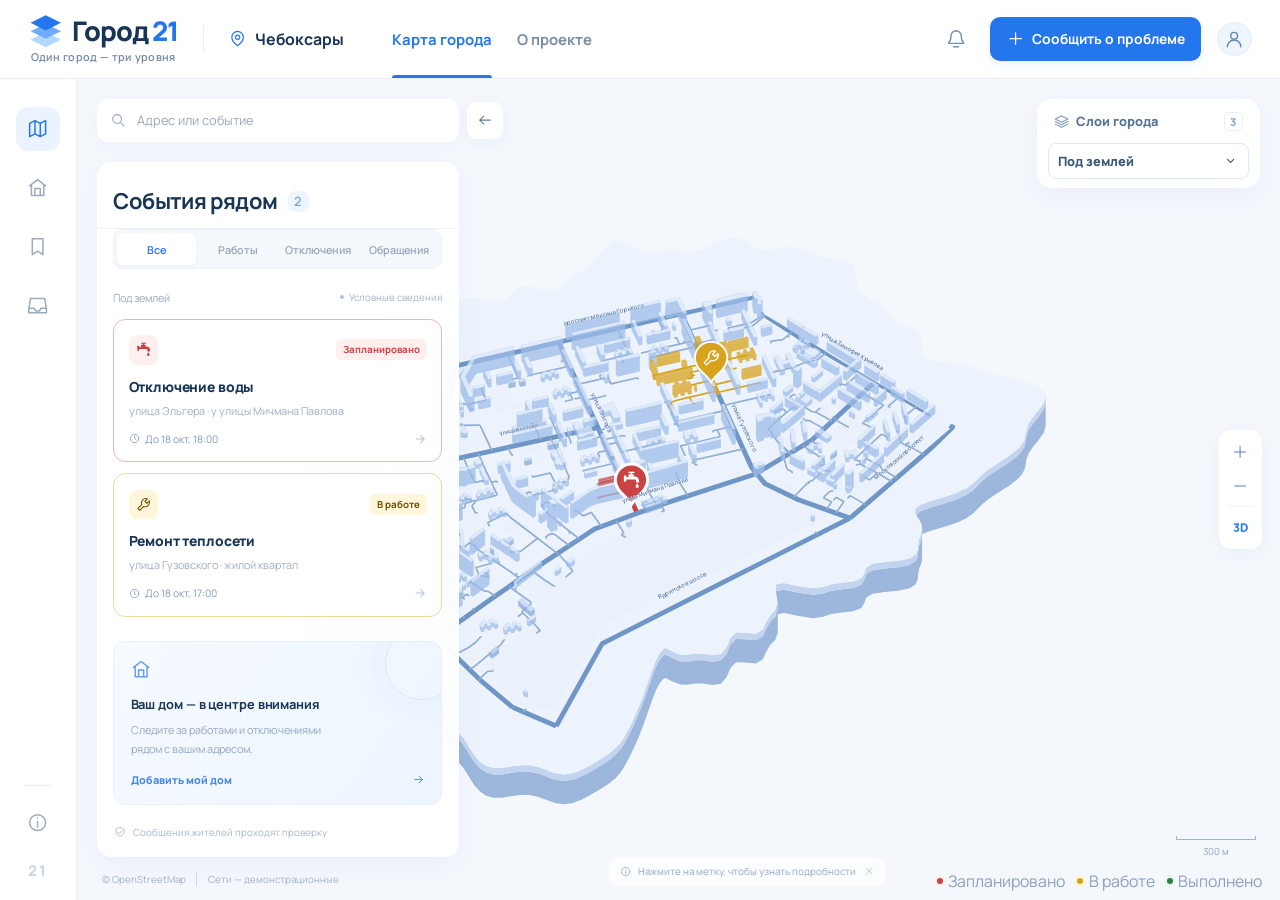
==== commit 6e613309: "переработана карта, изменен интерфейс" ====
--- a/index.html
+++ b/index.html
@@ -17,6 +17,7 @@
   <svg class="svg-library" aria-hidden="true" xmlns="http://www.w3.org/2000/svg"><defs>
     <symbol id="i-map" viewBox="0 0 24 24"><path d="m3 6 6-3 6 3 6-3v15l-6 3-6-3-6 3Z M9 3v15 M15 6v15"/></symbol>
     <symbol id="i-layers" viewBox="0 0 24 24"><path d="m12 3 10 5-10 5L2 8Z M2 12l10 5 10-5 M2 16l10 5 10-5"/></symbol>
+    <symbol id="i-tap" viewBox="0 0 24 24"><path fill="currentColor" stroke="none" d="M8 4.2h3V2.7H8V1h8v1.7h-3v1.5h2v3h1.4a5.6 5.6 0 0 1 5.6 5.6V15h-4v-2.2a1.6 1.6 0 0 0-1.6-1.6H5V14H2V6h3v2h3V4.2Z M19.5 16s-2.1 2.6-2.1 4.1a2.1 2.1 0 0 0 4.2 0c0-1.5-2.1-4.1-2.1-4.1Z"/></symbol>
     <symbol id="i-drop" viewBox="0 0 24 24"><path d="M12 3s-7 8-7 12a7 7 0 0 0 14 0c0-4-7-12-7-12Z M8 15a4 4 0 0 0 4 4"/></symbol>
     <symbol id="i-road" viewBox="0 0 24 24"><path d="m6 3-4 18 M18 3l4 18 M12 3v3 M12 10v4 M12 18v3"/></symbol>
     <symbol id="i-home" viewBox="0 0 24 24"><path d="m3 10 9-7 9 7 M5 9v12h14V9 M9 21v-8h6v8"/></symbol>
@@ -39,9 +40,13 @@
     <symbol id="i-wrench" viewBox="0 0 24 24"><path d="m14 7 3 3 4-4a7 7 0 0 1-9 9l-6 6-3-3 6-6a7 7 0 0 1 9-9Z"/></symbol>
     <symbol id="i-cone" viewBox="0 0 24 24"><path d="m8 19 3-16h2l3 16 M9 9h6 M8 14h8 M4 21v-2h16v2Z"/></symbol>
     <symbol id="i-light" viewBox="0 0 24 24"><path d="M12 3a6 6 0 0 0-4 10c1 1 1 2 1 3h6c0-1 0-2 1-3a6 6 0 0 0-4-10Z M9 19h6 M10 22h4"/></symbol>
+    <symbol id="i-spray" viewBox="0 0 24 24"><path d="M5 9h10v12H5Z M7 9V6h6v3 M10 6V3h4 M17 4h2 M18 8h3 M17 12h2"/></symbol>
+    <symbol id="i-snow" viewBox="0 0 24 24"><path d="M12 2v20 M3.3 7l17.4 10 M3.3 17 20.7 7 M9 4l3 3 3-3 M9 20l3-3 3 3 M4 10l4-1-1-4 M17 19l-1-4 4-1 M4 14l4 1-1 4 M17 5l-1 4 4 1"/></symbol>
     <symbol id="i-shield" viewBox="0 0 24 24"><path d="m12 3 8 3v6c0 5-8 9-8 9s-8-4-8-9V6Z m-4 9 3 3 5-6"/></symbol>
     <symbol id="i-expand" viewBox="0 0 24 24"><path d="M8 3H3v5 M16 3h5v5 M21 16v5h-5 M3 16v5h5"/></symbol>
     <symbol id="i-mail" viewBox="0 0 24 24"><rect x="3" y="5" width="18" height="14" rx="2"/><path d="m3 6 9 7 9-7"/></symbol>
+    <symbol id="i-calendar" viewBox="0 0 24 24"><rect x="3" y="5" width="18" height="16" rx="2"/><path d="M7 2v6 M17 2v6 M3 11h18 M7 15h2 M13 15h2"/></symbol>
+    <symbol id="i-database" viewBox="0 0 24 24"><ellipse cx="12" cy="5" rx="8" ry="3"/><path d="M4 5v14c0 4 16 4 16 0V5 M4 12c0 4 16 4 16 0"/></symbol>
     <symbol id="i-user" viewBox="0 0 24 24"><circle cx="12" cy="8" r="4"/><path d="M4 21a8 8 0 0 1 16 0"/></symbol>
   </defs></svg>
 
@@ -56,7 +61,7 @@
     <nav class="top-links" aria-label="Основная навигация"><span class="current-page">Карта города</span><button type="button" data-about>О проекте</button></nav>
     <div class="header-actions">
       <button class="icon-button notification-button" type="button" id="notificationsBtn" aria-label="Подписки и уведомления"><svg class="icon"><use href="#i-bell"/></svg><span id="notificationDot" class="notification-dot" hidden></span></button>
-      <button class="primary-button report-button" type="button" data-report><svg class="icon"><use href="#i-plus"/></svg><span>Сообщить о проблеме</span></button>
+      <button class="primary-button report-button" type="button" data-report aria-label="Сообщить о проблеме"><svg class="icon"><use href="#i-plus"/></svg><span class="report-label-full">Сообщить о проблеме</span><span class="report-label-short">Сообщить</span></button>
       <button class="user-avatar" type="button" id="homeBtn" aria-label="Открыть вход и регистрацию"><svg class="icon profile-icon"><use href="#i-user"/></svg></button>
     </div>
   </header>
@@ -75,16 +80,17 @@
     <main class="main-content">
       <section class="page-heading" aria-label="Обзор карты">
         <div><div class="eyebrow">ВАШ ГОРОД. ВАШ РАЙОН.</div><h1>Все, что происходит рядом<span>.</span></h1><p>Городские проблемы, работы и отключения — на одной карте.</p></div>
-        <div class="heading-stats"><div><span class="stat-num" id="statReports">2</span><span>Обращения</span></div><div><span class="stat-num" id="statWorks">5</span><span>Работы</span></div><div><span class="stat-num" id="statOutages">2</span><span>Отключения</span></div></div>
+        <div class="heading-stats"><div><span class="stat-num" id="statReports">2</span><span>Обращения</span></div><div><span class="stat-num" id="statWorks">3</span><span>Работы</span></div><div><span class="stat-num" id="statOutages">1</span><span>Отключения</span></div></div>
       </section>
 
       <section class="workspace" aria-label="Интерактивная карта Чебоксар">
         <div class="map-shell" id="mapShell" data-layer="under">
           <div class="map-grain"></div>
           <div class="map-viewport" id="mapViewport" tabindex="0" aria-label="Трехмерная карта. Перетаскивайте для перемещения, используйте плюс и минус для масштаба. Стрелки перемещают карту.">
-            <svg id="cityMap" viewBox="0 0 1200 880" role="img" aria-label="Объемная карта центра Чебоксар с заливом, улицами и зданиями"><title>Карта Чебоксар в трех слоях</title></svg>
+            <svg id="cityMap" viewBox="0 0 1200 880" role="img" aria-label="Объемная карта Чебоксар с лесом, улицами и зданиями"><title>Карта Чебоксар в трех слоях</title></svg>
           </div>
           <div class="map-vignette"></div>
+          <section class="map-event-popup" id="mapEventPopup" role="dialog" aria-modal="false" aria-labelledby="mapPopupTitle" hidden></section>
 
           <div class="layer-switcher" id="layerSwitcher">
             <div class="control-caption"><svg class="icon"><use href="#i-layers"/></svg>Слои города<span class="small-counter">3</span></div>
@@ -100,14 +106,14 @@
           <div class="map-toolbar" aria-label="Управление картой"><button type="button" id="zoomIn" aria-label="Приблизить" title="Приблизить"><svg class="icon"><use href="#i-plus"/></svg></button><button type="button" id="zoomOut" aria-label="Отдалить" title="Отдалить"><svg class="icon"><use href="#i-minus"/></svg></button><span></span><button type="button" id="resetMap" aria-label="Вернуть обзор города" title="Вернуть обзор города"><svg class="icon"><use href="#i-target"/></svg></button><button type="button" id="viewMode" class="view-mode" aria-label="Переключить на плоскую карту" aria-pressed="false">3D</button></div>
 
           <div class="map-layer-caption"><span class="layer-caption-icon"><svg class="icon" id="captionIcon"><use href="#i-drop"/></svg></span><div><b id="mapLayerTitle">Под поверхностью города</b><span id="mapLayerDescription">Водопровод, теплосети и канализация</span></div><span class="caption-line"></span><span class="caption-level" id="captionLevel">−1</span></div>
-          <div class="map-legend"><span><i class="legend-dot outage"></i>Отключения</span><span><i class="legend-dot active"></i>Запланировано и в работе</span><span><i class="legend-dot confirmed"></i>Проверено</span></div>
+          <div class="map-legend"><span><i class="legend-dot outage"></i>Запланировано</span><span><i class="legend-dot active"></i>В работе</span><span><i class="legend-dot confirmed"></i>Выполнено</span></div>
           <div class="map-scale"><span id="scaleLine"></span><small id="scaleLabel">500 м</small></div>
-          <div class="map-attribution"><a href="https://www.openstreetmap.org/copyright" target="_blank" rel="noopener noreferrer">© OpenStreetMap</a><span>Инженерные сети и события</span></div>
+          <div class="map-attribution"><a href="https://www.openstreetmap.org/copyright" target="_blank" rel="noopener noreferrer">© OpenStreetMap</a><span>Сети — демонстрационные</span></div>
           <div class="map-tip" id="mapTip"><svg class="icon"><use href="#i-info"/></svg><span>Нажмите на метку, чтобы узнать подробности</span><button type="button" id="dismissTip" aria-label="Скрыть подсказку"><svg class="icon"><use href="#i-x"/></svg></button></div>
         </div>
 
         <aside class="events-panel" id="eventsPanel" aria-label="События на карте">
-          <div class="mobile-district-label"><svg class="icon"><use href="#i-pin"/></svg>Московский район</div>
+          <div class="mobile-district-label"><svg class="icon"><use href="#i-pin"/></svg>Чебоксары</div>
           <div class="panel-heading"><div><span class="eyebrow">ЧТО ПРОИСХОДИТ</span><h2>События рядом <span id="eventCount">3</span></h2></div><button class="icon-button mobile-panel-toggle" type="button" id="panelToggle" aria-expanded="false" aria-label="Развернуть список событий"><svg class="icon"><use href="#i-chevron"/></svg></button></div>
           <div class="panel-content" id="panelContent">
             <div class="panel-filter" role="group" aria-label="Фильтр событий"><button type="button" class="selected" data-filter="all" aria-pressed="true">Все</button><button type="button" data-filter="work" aria-pressed="false">Работы</button><button type="button" data-filter="outage" aria-pressed="false">Отключения</button><button type="button" data-filter="report" aria-pressed="false">Обращения</button></div>
@@ -126,7 +132,7 @@
   <dialog class="modal" id="reportModal" aria-labelledby="reportTitle"><form id="reportForm">
     <div class="modal-header"><span class="modal-icon"><svg class="icon"><use href="#i-pin"/></svg></span><button type="button" class="icon-button" data-close aria-label="Закрыть"><svg class="icon"><use href="#i-x"/></svg></button></div><span class="eyebrow">ВЫ ПОМОГАЕТЕ ГОРОДУ</span><h2 id="reportTitle">Сообщить о проблеме</h2><p class="modal-lead">Расскажите, что произошло. Обращение появится на карте после проверки.</p>
     <label>Уровень города<select id="reportLayer" name="layer"><option value="above">Над землей — фасады, освещение</option><option value="ground">На земле — дороги, дворы</option><option value="under">Под землей — вода, теплосети</option></select></label>
-    <label>Адрес<input id="reportAddress" name="address" maxlength="160" placeholder="Например, Московский проспект, 8" required autocomplete="street-address"></label>
+    <label>Адрес<input id="reportAddress" name="address" maxlength="160" placeholder="Например, улица Эльгера, 24" required autocomplete="street-address"></label>
     <label>Что произошло?<textarea name="description" id="reportDescription" placeholder="Опишите проблему и ограничения для жителей" minlength="10" maxlength="1600" required rows="4"></textarea></label>
     <div class="notice-note"><svg class="icon"><use href="#i-info"/></svg>Обращение сохраняется в этом браузере и не отправляется городским службам.</div>
     <button type="submit" class="primary-button full-width">Создать обращение<svg class="icon"><use href="#i-arrow"/></svg></button>
--- a/styles.css
+++ b/styles.css
@@ -1,67 +1,73 @@
-:root{--blue:#2376eb;--blue-dark:#1459c3;--ink:#183555;--muted:#8091a8;--border:#e8eef7;--bg:#f5f8fc;--shadow:0 8px 32px #30609a0c;--font:'Manrope',-apple-system,BlinkMacSystemFont,'Segoe UI',sans-serif}
-*{box-sizing:border-box}html,body{margin:0;min-height:100%;font-family:var(--font);color:var(--ink);background:var(--bg)}body{font-size:13px;-webkit-font-smoothing:antialiased}button,input,textarea,select{font:inherit}button,a,input,select,textarea{-webkit-tap-highlight-color:transparent}button{cursor:pointer}button{color:inherit}button:disabled{opacity:.4;cursor:default}button:focus-visible,a:focus-visible,input:focus-visible,select:focus-visible,textarea:focus-visible,[tabindex]:focus-visible{outline:3px solid #579bf5;outline-offset:3px}button{border:0;background:transparent}a{color:inherit;text-decoration:none}[hidden]{display:none!important}.svg-library{position:absolute;width:0;height:0;overflow:hidden}.icon{width:20px;height:20px;fill:none;stroke:currentColor;stroke-width:1.7;stroke-linecap:round;stroke-linejoin:round;flex-shrink:0}.topbar{height:78px;background:#fff;display:flex;align-items:center;padding:0 28px;gap:24px;border-bottom:1px solid var(--border);position:relative;z-index:10}.brand{display:flex;align-items:center;gap:10px;font-size:24px;font-weight:800;letter-spacing:-1px;white-space:nowrap}.brand b{color:var(--blue);font-weight:800}.brand-mark{width:35px;height:38px}.header-divider{height:28px;width:1px;background:var(--border);margin:0 1px}.city-label{display:flex;align-items:center;gap:8px;font-weight:700;white-space:nowrap}.city-label .icon{color:var(--blue);width:17px;height:17px}.city-secondary{display:none;color:var(--muted);font-size:11px;font-weight:500}.top-links{display:flex;gap:24px;height:100%;align-items:center;margin-left:24px;color:#7c8da3;font-size:12px;font-weight:700}.top-links button{padding:10px 0}.top-links button:hover{color:var(--blue)}.current-page{height:100%;display:flex;align-items:center;color:var(--blue);position:relative}.current-page:after{content:'';position:absolute;bottom:0;left:0;right:0;height:3px;background:var(--blue);border-radius:3px 3px 0 0}.header-actions{display:flex;align-items:center;gap:16px;margin-left:auto}.demo-badge{display:flex;align-items:center;gap:7px;font-size:10px;font-weight:700;color:#6d8eb5;white-space:nowrap;padding:6px 9px;background:#f4f8fd;border-radius:6px}.demo-badge>span{width:5px;height:5px;border-radius:50%;background:#71a1de}.icon-button{width:36px;height:36px;border-radius:10px;display:grid;place-items:center;flex-shrink:0;color:#7790ad}.icon-button:hover{background:#edf5ff;color:var(--blue)}.notification-button{position:relative}.notification-dot{width:6px;height:6px;border:1px solid white;border-radius:50%;position:absolute;top:5px;right:6px;background:var(--blue)}.primary-button{display:flex;gap:8px;align-items:center;justify-content:center;background:var(--blue);color:#fff;font-size:11px;font-weight:700;border-radius:10px;padding:12px 16px;box-shadow:0 4px 10px #2376eb17;transition:background .2s,transform .2s}.primary-button:hover{background:var(--blue-dark);transform:translateY(-1px)}.primary-button .icon{width:17px;height:17px}.user-avatar{width:34px;height:34px;border-radius:50%;background:#eff5fd;color:#6086b6;border:1px solid #e4edfa;font-size:11px;font-weight:700;flex-shrink:0}.app-layout{display:flex}.rail{width:76px;border-right:1px solid var(--border);display:flex;flex-direction:column;align-items:center;gap:15px;padding:28px 12px 20px;background:#fff;flex-shrink:0;min-height:calc(100dvh - 78px)}.rail-button{display:grid;place-items:center;width:43px;height:43px;color:#9aaabe;border-radius:12px;position:relative}.rail-button .icon{width:21px;height:21px}.rail-button:hover{color:var(--blue);background:#f3f7fc}.rail-button.active{color:var(--blue);background:#eaf3ff}.rail-dot{position:absolute;top:7px;right:8px;width:5px;height:5px;background:var(--blue);border-radius:50%}.rail-spacer{flex:1;min-height:120px}.rail-line{width:25px;height:1px;background:var(--border);margin-bottom:0}.rail-caption{font-size:12px;letter-spacing:2px;font-weight:800;color:#c9d7e9}.main-content{flex:1;min-width:0;padding:24px 26px 0}.page-heading{display:flex;align-items:center;justify-content:space-between;padding:0 2px 23px;gap:20px}.eyebrow{font-size:8.5px;letter-spacing:1.5px;color:#8799b1;font-weight:800;display:block}.page-heading h1{font-size:27px;letter-spacing:-1.05px;font-weight:800;margin:8px 0 6px;line-height:1.2}.page-heading h1>span{color:var(--blue)}.page-heading p{margin:0;color:#8b9ab0;font-size:11px;font-weight:500}.heading-stats{display:flex;gap:32px;padding-right:14px}.heading-stats>div{display:flex;flex-direction:column;gap:3px;min-width:65px}.stat-num{font-size:26px;font-weight:700;line-height:1.15;color:#4a6b94;letter-spacing:-1px}.heading-stats>div>span:last-child{color:#91a1b5;font-size:10px}.workspace{height:calc(100dvh - 234px);min-height:580px;max-height:1000px;border:1px solid #e1eaf6;border-radius:18px;overflow:hidden;display:grid;grid-template-columns:minmax(0,1fr) 320px;box-shadow:0 2px 14px #1f4d8503;position:relative;background:#fff}.map-shell{position:relative;overflow:hidden;background:radial-gradient(ellipse at 64% 45%,#e1edfc 0%,#e9f2fc 42%,#f3f7fc 88%);min-width:0}.map-grain{position:absolute;inset:0;opacity:.5;pointer-events:none;background-image:radial-gradient(#a8bfdd45 .5px,transparent .5px);background-size:5px 5px}.map-viewport{position:absolute;inset:0;cursor:grab;touch-action:none;overflow:hidden;outline-offset:-4px!important}.map-viewport.dragging{cursor:grabbing}.map-viewport>svg{width:100%;height:100%;display:block;overflow:visible}.map-vignette{position:absolute;inset:0;box-shadow:inset 0 0 75px 25px #f2f7fc50;pointer-events:none}.layer-switcher{position:absolute;top:24px;left:24px;width:207px;border:1px solid #fff;background:#ffffffea;border-radius:14px;box-shadow:0 8px 24px #3978be0d;backdrop-filter:blur(16px);padding:15px 10px 0;z-index:3}.control-caption{display:flex;align-items:center;gap:7px;font-size:10px;font-weight:800;padding:0 6px 13px;color:#567496}.control-caption .icon{width:15px;height:15px;color:#819bbd}.small-counter{margin-left:auto;display:grid;place-items:center;border:1px solid #e8eef8;width:18px;height:18px;border-radius:5px;font-size:8px;color:#8fa4bf}.layer-tabs{display:flex;flex-direction:column;gap:4px}.layer-tab{width:100%;display:flex;align-items:center;gap:11px;position:relative;text-align:left;padding:11px 9px;border-radius:9px;transition:.2s;min-height:60px;border:1px solid transparent}.layer-tab:hover{background:#f6f9fe}.layer-tab.selected{background:#ecf5ff;border-color:#d5e9ff}.layer-tab b{display:block;font-size:11px;font-weight:700;color:#527191;margin-bottom:3px}.layer-tab small{display:block;font-size:8px;color:#9bacc0;white-space:nowrap}.layer-tab.selected b{color:var(--blue)}.layer-tab.selected small{color:#7a9dc9}.layer-radio{width:11px;height:11px;border:1px solid #d0dbea;border-radius:50%;margin-left:auto;flex-shrink:0}.selected .layer-radio{border:3px solid var(--blue);background:white}.layer-thumbnail{width:31px;height:34px;position:relative;flex-shrink:0;display:block}.layer-thumbnail span{position:absolute;width:24px;height:15px;transform:rotate(-30deg) skewX(28deg) scaleY(.8);left:3px;border:1px solid #cfdeef;background:#eef4fa;border-radius:2px}.layer-thumbnail span:nth-child(1){top:18px;z-index:1}.layer-thumbnail span:nth-child(2){top:10px;z-index:2}.layer-thumbnail span:nth-child(3){top:2px;z-index:3}.above-thumb span:nth-child(3),.ground-thumb span:nth-child(2),.under-thumb span:nth-child(1){background:#92bff4;border-color:#76a9e9}.selected .above-thumb span:nth-child(3),.selected .ground-thumb span:nth-child(2),.selected .under-thumb span:nth-child(1){background:#428eea;border-color:#2b74d2;box-shadow:0 2px 4px #4694e834}.layer-help{font-size:8px;color:#a2b0c2;text-align:center;padding:12px 0 14px;margin:10px 3px 0;border-top:1px solid #edf1f7}.map-search-wrap{position:absolute;top:24px;left:247px;width:230px;z-index:4}.map-search{height:42px;display:flex;align-items:center;background:#ffffffed;border:1px solid white;border-radius:11px;box-shadow:0 4px 18px #306aa808;padding:0 12px;gap:8px;backdrop-filter:blur(16px)}.map-search .icon{width:16px;height:16px;color:#98aac0}.map-search input{width:100%;min-width:0;border:0;background:transparent;font-size:10px;color:var(--ink);outline:none}.map-search input::placeholder{color:#97a8bd}.search-shortcut{font-size:8px;width:18px;height:19px;border:1px solid #e8eef7;color:#a2b1c4;display:grid;place-items:center;border-radius:4px}.map-top-status{display:flex;align-items:center;gap:7px;position:absolute;right:23px;top:86px;font-size:8px;font-weight:600;color:#7a97bc}.live-dot{width:5px;height:5px;background:#6da4e8;border-radius:50%}.pilot-label{font-size:7px;border:1px solid #cfdef2;padding:3px 5px;border-radius:4px;color:#8fa9c9}.search-results{background:#fff;padding:8px;border-radius:12px;margin-top:6px;box-shadow:0 10px 30px #183f721c;max-height:320px;overflow-y:auto;border:1px solid var(--border)}.search-results button{width:100%;text-align:left;display:flex;gap:9px;align-items:center;padding:10px 6px;border-radius:7px;font-size:10px}.search-results button:hover{background:#f0f6ff}.search-results .icon{width:16px;height:16px;color:var(--blue)}.search-results small{display:block;color:var(--muted);font-size:8px;margin-top:4px}.search-results .empty-search{padding:10px;color:var(--muted);font-size:10px;line-height:1.7}.north-control{position:absolute;top:22px;right:22px;z-index:2}.north-control button{width:40px;display:flex;flex-direction:column;align-items:center;gap:6px}.north-control .north-n{font-size:8px;font-weight:800;color:#81a0c6}.north-control svg{filter:drop-shadow(0 3px 5px #468ae724)}.map-toolbar{position:absolute;right:22px;bottom:155px;display:flex;flex-direction:column;background:#ffffffed;border:1px solid white;backdrop-filter:blur(12px);border-radius:11px;padding:3px;box-shadow:0 5px 20px #1c58990b;z-index:3}.map-toolbar button{width:34px;height:34px;display:grid;place-items:center;color:#6c91be;border-radius:7px;transition:.2s}.map-toolbar button:hover{background:#edf5ff;color:var(--blue)}.map-toolbar button .icon{width:16px;height:16px}.map-toolbar>span{height:1px;background:#edf1f7;margin:3px 5px}.map-toolbar .view-mode{font-size:9px;font-weight:800;color:var(--blue)}.map-layer-caption{position:absolute;bottom:91px;left:24px;display:flex;align-items:center;gap:10px;background:#ffffffdd;backdrop-filter:blur(12px);border:1px solid white;padding:13px 14px;border-radius:12px;box-shadow:0 6px 20px #27578a07;pointer-events:none}.layer-caption-icon{width:32px;height:32px;border-radius:9px;background:#eaf4ff;color:var(--blue);display:grid;place-items:center}.layer-caption-icon .icon{width:17px;height:17px}.map-layer-caption b{display:block;font-size:10px;font-weight:700;color:#6484ac;margin-bottom:4px}.map-layer-caption div>span{font-size:8px;color:#9caec5}.caption-line{height:25px;width:1px;background:#e6eef9;margin:0 3px 0 14px}.caption-level{font-size:17px;font-weight:700;color:#8cb2e6;min-width:19px;text-align:center}.map-legend{position:absolute;bottom:44px;left:25px;display:flex;align-items:center;gap:14px;color:#8aa1bd;font-size:8px}.map-legend>span{display:flex;gap:5px;align-items:center}.legend-dot{width:6px;height:6px;border-radius:50%;display:inline-block}.legend-dot.ongoing{background:#3284ed;box-shadow:0 0 0 3px #3284ed14}.legend-dot.planned{background:#7ad0ff}.legend-dot.request{background:#edf4ff;border:1px solid #4a80c9}.map-attribution{position:absolute;bottom:14px;left:25px;display:flex;gap:10px;font-size:7px;color:#a1b3ca}.map-attribution a:hover{color:var(--blue)}.map-attribution>span{border-left:1px solid #cad9eb;padding-left:10px}.map-scale{position:absolute;right:24px;bottom:41px;display:flex;flex-direction:column;gap:5px;align-items:center;color:#91a6c1;font-size:8px}.map-scale span{width:67px;border:1px solid #9db4d0;border-top:0;height:4px}.map-scale small{font-size:7px}.map-tip{position:absolute;bottom:14px;left:50%;transform:translateX(-25%);display:flex;gap:7px;align-items:center;padding:8px 10px;background:#ffffffb8;border-radius:8px;backdrop-filter:blur(8px);font-size:7px;color:#8da6c5;white-space:nowrap}.map-tip>.icon{width:11px;height:11px}.map-tip button{padding:0;width:12px;height:12px;display:grid;place-items:center;color:#9fb3cd}.map-tip button .icon{width:10px;height:10px}.events-panel{border-left:1px solid #e4edf9;background:#fff;position:relative;display:flex;flex-direction:column;min-height:0;z-index:5}.panel-heading{padding:25px 22px 18px;border-bottom:1px solid #eff3f9;display:flex;align-items:center;justify-content:space-between}.panel-heading .eyebrow{font-size:7.5px;letter-spacing:1.3px}.panel-heading h2{margin:8px 0 0;font-size:19px;letter-spacing:-.6px;display:flex;align-items:center;gap:10px}.panel-heading h2>span{font-size:10px;letter-spacing:0;min-width:21px;height:21px;border-radius:7px;background:#eff5ff;color:#78a6e2;display:grid;place-items:center;font-weight:600}.mobile-panel-toggle{display:none}.panel-content{overflow-y:auto;flex:1;padding:18px 20px 0;scrollbar-width:thin;scrollbar-color:#dce7f6 transparent}.panel-filter{display:flex;gap:2px;padding:3px;background:#f5f8fc;border:1px solid #edf2f8;border-radius:9px;margin-bottom:21px}.panel-filter button{flex:1;font-size:8px;padding:8px 1px;color:#96a7bc;border-radius:6px;font-weight:600;white-space:nowrap}.panel-filter button.selected{background:#fff;color:var(--blue);box-shadow:0 2px 5px #2266b60c}.panel-filter button:hover{color:var(--blue)}.layer-events-label{display:flex;align-items:center;justify-content:space-between;gap:12px;font-size:8px;color:#9baabd;margin:0 0 14px}.events-updated{display:flex;gap:5px;align-items:center;font-size:7px;color:#a2b3c9}.events-updated i{width:4px;height:4px;background:#abc6ea;border-radius:50%}.event-list{display:flex;flex-direction:column;gap:11px}.event-card{border:1px solid #e7eef9;border-radius:12px;padding:15px 14px;text-align:left;width:100%;transition:.2s;background:#fff;position:relative}.event-card:hover,.event-card:focus-visible{border-color:#afcff9;background:#f9fcff;box-shadow:0 3px 12px #286fe60a;transform:translateY(-1px)}.event-top{display:flex;align-items:center;justify-content:space-between;gap:8px;margin-bottom:12px}.event-symbol{width:29px;height:29px;background:#eaf4ff;border-radius:8px;display:grid;place-items:center;color:#4b91e7}.event-symbol .icon{width:15px;height:15px}.status-pill{font-size:7px;font-weight:700;border-radius:5px;padding:4px 7px;color:#5189d3;background:#edf5ff;white-space:nowrap}.status-pill.planned{background:#f0f8ff;color:#7b9ebe}.status-pill.review{background:#f3f6fb;color:#95a6ba}.event-card h3{font-size:11px;font-weight:800;line-height:1.5;letter-spacing:-.15px;margin:0 0 5px}.event-card p{font-size:8px;color:#a0aec0;margin:0 0 13px;line-height:1.5}.event-bottom{display:flex;gap:5px;align-items:center;color:#7f9abe;font-size:7.5px}.event-bottom .icon{width:11px;height:11px}.event-bottom .icon:last-child{margin-left:auto;width:14px;height:14px;color:#b0c3de}.event-card::after{content:'';position:absolute;inset:0;border-radius:12px;pointer-events:none}.home-prompt{margin-top:24px;background:linear-gradient(125deg,#f6faff,#edf5ff);border:1px solid #e8f0fa;border-radius:12px;padding:17px 16px;position:relative;overflow:hidden}.home-prompt:after{content:'';position:absolute;width:70px;height:70px;border:1px solid #d7e8fc;border-radius:50%;top:-15px;right:-16px;box-shadow:0 0 0 14px #e4effb55,0 0 0 28px #e4effb22;pointer-events:none}.home-prompt-icon{color:#629eee;margin-bottom:10px}.home-prompt-icon .icon{width:20px;height:20px}.home-prompt h3{font-size:10px;margin:0 0 7px;letter-spacing:-.1px}.home-prompt p{font-size:8px;line-height:1.8;color:#94a7c0;margin:0 0 13px;max-width:210px}.home-prompt button{display:flex;align-items:center;justify-content:space-between;color:#458be5;font-size:8px;font-weight:800;padding:0;width:100%}.home-prompt button .icon{width:13px;height:13px}.panel-footer{display:flex;gap:6px;align-items:center;font-size:7px;color:#a8b7ca;padding:20px 1px;margin-top:1px}.panel-footer .icon{width:12px;height:12px}.app-footer{height:49px;display:flex;align-items:center;justify-content:space-between;font-size:7.5px;color:#9facbf;padding:0 1px;gap:20px}.app-footer>span:first-child{display:flex;align-items:center;gap:6px}.app-footer i{height:4px;width:4px;border-radius:50%;background:#9cb7da}.footer-sep{color:#cad5e3;padding:0 4px}.detail-content{overflow-y:auto;padding:19px 22px 22px;flex:1;min-height:0;scrollbar-width:thin}.detail-back{font-size:9px;color:#8fa3bd;display:flex;align-items:center;gap:6px;padding:0;margin-bottom:20px}.detail-back .icon{width:14px;height:14px}.detail-back:hover{color:var(--blue)}.detail-hero{display:flex;justify-content:space-between;align-items:center;margin-bottom:13px}.detail-hero .event-symbol{width:38px;height:38px;border-radius:11px}.detail-hero .event-symbol .icon{width:19px;height:19px}.detail-content h3{font-size:19px;letter-spacing:-.6px;line-height:1.4;margin:0 0 8px}.detail-address{display:flex;align-items:flex-start;gap:5px;font-size:9px;color:#94a8c1;line-height:1.7}.detail-address .icon{width:13px;height:13px;margin-top:2px}.detail-description{color:#7b91ae;font-size:10px;line-height:1.9;margin:19px 0}.restriction{border-radius:9px;background:#edf5ff;border:1px solid #e1edff;padding:12px 13px;font-size:9px;line-height:1.9;color:#7f9bbd;margin-bottom:17px}.restriction b{color:#4a7ebf;font-size:9px;display:block;margin-bottom:3px}.detail-facts{display:grid;grid-template-columns:1fr;gap:15px;padding:0 0 20px;margin:0;border-bottom:1px solid var(--border)}.detail-facts div{display:flex;flex-direction:column;gap:4px}.detail-facts dt{font-size:8px;color:#a0b0c5}.detail-facts dd{font-size:10px;font-weight:600;color:#6886ab;margin:0;line-height:1.7}.story-title{font-size:10px;margin:21px 0 15px;display:flex;justify-content:space-between;color:#52779f}.story-title span{font-size:7px;color:#a0b0c5;font-weight:500;align-self:center}.work-story{padding:0;margin:0 0 20px;list-style:none}.work-story li{display:flex;gap:11px;position:relative;padding-bottom:17px}.work-story li:last-child{padding-bottom:0}.story-node{width:17px;height:17px;border:1px solid #d7e5f7;background:#f6f9fe;border-radius:50%;flex-shrink:0;margin-top:1px;display:grid;place-items:center;color:#9bb8df;z-index:1}.story-node .icon{width:10px;height:10px}.work-story li:not(:last-child):after{content:'';position:absolute;left:8px;top:18px;bottom:0;border-left:1px solid #dbe8f8}.work-story .current .story-node{border-color:#448ce8;background:#448ce8;box-shadow:0 0 0 3px #ecf4ff;color:white}.work-story b{font-size:9px;display:block;margin-bottom:4px;color:#6c8db6}.work-story small{font-size:7.5px;color:#a0b2ca;line-height:1.6}.work-story .current b{color:#2e78d7}.follow-button{width:100%;display:flex;align-items:center;justify-content:center;gap:7px;color:#347fdc;background:#edf5ff;border:1px solid #dceaff;border-radius:9px;padding:11px 9px;font-size:9px;font-weight:700}.follow-button .icon{width:15px;height:15px}.follow-button.followed{background:#2276e9;color:white;border-color:#2276e9}.source-block{font-size:7px;line-height:1.9;color:#a6b5c9;margin-top:18px;padding-top:15px;border-top:1px solid var(--border)}.source-block b{font-weight:500;color:#829fc4;display:block}.empty-state{font-size:10px;line-height:1.8;color:#8da2bf;text-align:center;padding:24px 12px;background:#f7faff;border:1px dashed #dfe9f6;border-radius:11px}.empty-state .icon{margin:0 auto 10px;display:block;width:25px;height:25px;color:#a4c1e6}.empty-state strong{font-size:12px;color:#6787af;display:block;margin-bottom:5px}.modal{border:1px solid #e5efff;border-radius:23px;max-width:440px;width:calc(100% - 32px);padding:28px 30px;color:var(--ink);background:#fff;box-shadow:0 25px 100px #184d9738;max-height:calc(100dvh - 44px);overflow-y:auto;scrollbar-width:thin}.modal::backdrop{background:#1742744d;backdrop-filter:blur(8px)}.modal-header{display:flex;align-items:center;justify-content:space-between;margin-bottom:23px}.modal-icon{width:43px;height:43px;display:grid;place-items:center;border-radius:13px;background:#edf5ff;color:#478de7}.modal-icon .icon{width:23px;height:23px}.modal h2{font-size:25px;line-height:1.35;letter-spacing:-.9px;margin:9px 0 11px}.modal-lead{font-size:11px;color:#92a5bf;line-height:1.9;margin:0 0 24px}.modal label{display:block;font-size:10px;font-weight:700;color:#6382a7;margin-bottom:9px}.modal input,.modal select,.modal textarea{display:block;width:100%;color:#4e729e;background:#f8fbff;border:1px solid #e2ebf8;padding:13px 13px;border-radius:9px;margin:8px 0 17px;font-size:11px;resize:vertical}.modal textarea{min-height:90px}.modal input::placeholder,.modal textarea::placeholder{color:#afbdd0}.modal select{appearance:auto;cursor:pointer}.demo-note{display:flex;align-items:flex-start;gap:7px;line-height:1.8;color:#97a9c1;font-size:9px;background:#f4f8fe;padding:10px 12px;border-radius:8px;margin:8px 0 17px}.demo-note .icon{width:14px;height:14px;margin-top:1px}.full-width{width:100%;font-size:11px;padding:13px}.radius-options{display:flex;gap:9px;margin:13px 0 23px}.radius-options button{flex:1;padding:11px;border:1px solid #e3edf9;border-radius:8px;font-size:10px;color:#8fa7c6}.radius-options button.selected{background:#edf5ff;border-color:#bfd9fc;color:#3783e1}.home-preview{display:flex;gap:11px;align-items:center;font-size:10px;line-height:1.8;color:#7395c0;border:1px solid #e7eef9;padding:13px;border-radius:9px;margin-bottom:18px}.home-preview .icon{color:#65a1ef}.wide-modal{max-width:620px}.about-levels{display:grid;grid-template-columns:repeat(3,1fr);gap:11px;margin:20px 0}.about-levels>div{padding:18px 14px;border:1px solid #e4edfa;border-radius:11px;background:#f7fbff}.about-levels .icon{display:block;color:#4f92e6;margin-bottom:15px}.about-levels b{font-size:11px}.about-levels p{font-size:9px;color:#93aac7;line-height:1.8;margin-bottom:0}.about-story{display:flex;align-items:center;gap:10px;margin:20px 0}.about-story span{background:#edf5ff;color:#4c86ce;font-size:9px;padding:9px 10px;border-radius:6px;white-space:nowrap}.about-story .icon{width:15px;color:#9dbae0}.about-text{font-size:10px;color:#91a5c0;line-height:1.9}.about-pilot{display:flex;justify-content:space-between;align-items:center;padding:19px 0;margin:20px 0;border-top:1px solid #ebf1f9;border-bottom:1px solid #ebf1f9;gap:12px}.about-pilot small{font-size:7px;color:#a0b3cd;letter-spacing:1px;display:block;margin-bottom:7px}.about-pilot b{font-size:13px}.about-team{display:flex;flex-direction:column;gap:8px;font-size:9px;color:#79a0d3;background:#f1f7ff;border-radius:9px;padding:15px;margin-top:22px}.activity-item{width:100%;display:flex;gap:11px;text-align:left;padding:15px 0;border-bottom:1px solid var(--border);align-items:flex-start}.activity-item:last-child{border-bottom:0}.activity-item .event-symbol{margin-top:1px;flex-shrink:0}.activity-item b{font-size:11px;line-height:1.7;display:block;font-weight:700}.activity-item p{font-size:9px;line-height:1.8;color:#91a8c4;margin:4px 0 6px}.activity-item small{font-size:8px;color:#a4b5ce}.activity-home{padding:15px;background:#f2f7ff;border-radius:10px;display:flex;gap:10px;align-items:center;margin:18px 0;color:#78a0d4;font-size:10px}.activity-home .icon{width:19px;height:19px}.activity-home b{display:block;color:#4a7fbd;margin-bottom:5px;font-size:11px}.activity-empty{padding:25px 0;font-size:11px;line-height:1.9;color:#94a9c5}.activity-empty .icon{color:#afc9ee;width:30px;height:30px;display:block;margin-bottom:18px}.activity-subtitle{font-size:10px;color:#9cafc8;line-height:1.8;margin-top:10px}.inline-action{font-size:10px;padding:8px 0;color:var(--blue);font-weight:700}.toast{position:fixed;bottom:24px;left:50%;transform:translate(-50%,25px);background:#1c4f8d;color:#fff;padding:14px 19px;border:1px solid #3b72b5;border-radius:12px;box-shadow:0 9px 30px #12437c29;font-size:11px;display:flex;align-items:center;gap:10px;z-index:30;pointer-events:none;opacity:0;transition:.25s;max-width:calc(100vw - 36px);line-height:1.7}.toast.visible{transform:translate(-50%,0);opacity:1}.toast .icon{width:16px;height:16px;color:#a0d2ff}.noscript-note{position:fixed;inset:40% 20%;background:#fff;border:1px solid var(--border);padding:40px;z-index:40;border-radius:20px;text-align:center}
+:root{--ui-scale:1.0125;--blue:#2376eb;--blue-dark:#1459c3;--ink:#183555;--muted:#8091a8;--border:#e8eef7;--bg:#f5f8fc;--shadow:0 8px 32px #30609a0c;--font:'Manrope',-apple-system,BlinkMacSystemFont,'Segoe UI',sans-serif}
+*{box-sizing:border-box}html,body{margin:0;min-height:100%;font-family:var(--font);color:var(--ink);background:var(--bg)}body{font-size:calc(13px + 2pt);-webkit-font-smoothing:antialiased}button,input,textarea,select{font:inherit}button,a,input,select,textarea{-webkit-tap-highlight-color:transparent}button{cursor:pointer}button{color:inherit}button:disabled{opacity:.4;cursor:default}button:focus-visible,a:focus-visible,input:focus-visible,select:focus-visible,textarea:focus-visible,[tabindex]:focus-visible{outline:3px solid #579bf5;outline-offset:3px}button{border:0;background:transparent}a{color:inherit;text-decoration:none}[hidden]{display:none!important}.svg-library{position:absolute;width:0;height:0;overflow:hidden}.icon{width:20px;height:20px;fill:none;stroke:currentColor;stroke-width:1.7;stroke-linecap:round;stroke-linejoin:round;flex-shrink:0}.topbar{height:78px;background:#fff;display:flex;align-items:center;padding:0 28px;gap:24px;border-bottom:1px solid var(--border);position:relative;z-index:10}.brand{display:flex;align-items:center;gap:10px;font-size:calc(24px + 2pt);font-weight:800;letter-spacing:-1px;white-space:nowrap}.brand b{color:var(--blue);font-weight:800}.brand-mark{width:35px;height:38px}.header-divider{height:28px;width:1px;background:var(--border);margin:0 1px}.city-label{display:flex;align-items:center;gap:8px;font-weight:700;white-space:nowrap}.city-label .icon{color:var(--blue);width:17px;height:17px}.city-secondary{display:none;color:var(--muted);font-size:calc(11px + 2pt);font-weight:500}.top-links{display:flex;gap:24px;height:100%;align-items:center;margin-left:24px;color:#7c8da3;font-size:calc(12px + 2pt);font-weight:700}.top-links button{padding:10px 0}.top-links button:hover{color:var(--blue)}.current-page{height:100%;display:flex;align-items:center;color:var(--blue);position:relative}.current-page:after{content:'';position:absolute;bottom:0;left:0;right:0;height:3px;background:var(--blue);border-radius:3px 3px 0 0}.header-actions{display:flex;align-items:center;gap:16px;margin-left:auto}.demo-badge{display:flex;align-items:center;gap:7px;font-size:calc(10px + 2pt);font-weight:700;color:#6d8eb5;white-space:nowrap;padding:6px 9px;background:#f4f8fd;border-radius:6px}.demo-badge>span{width:5px;height:5px;border-radius:50%;background:#71a1de}.icon-button{width:36px;height:36px;border-radius:10px;display:grid;place-items:center;flex-shrink:0;color:#7790ad}.icon-button:hover{background:#edf5ff;color:var(--blue)}.notification-button{position:relative}.notification-dot{width:6px;height:6px;border:1px solid white;border-radius:50%;position:absolute;top:5px;right:6px;background:var(--blue)}.primary-button{display:flex;gap:8px;align-items:center;justify-content:center;background:var(--blue);color:#fff;font-size:calc(11px + 2pt);font-weight:700;border-radius:10px;padding:12px 16px;box-shadow:0 4px 10px #2376eb17;transition:background .2s,transform .2s}.primary-button:hover{background:var(--blue-dark);transform:translateY(-1px)}.primary-button .icon{width:17px;height:17px}.user-avatar{width:34px;height:34px;border-radius:50%;background:#eff5fd;color:#6086b6;border:1px solid #e4edfa;font-size:calc(11px + 2pt);font-weight:700;flex-shrink:0}.app-layout{display:flex}.rail{width:76px;border-right:1px solid var(--border);display:flex;flex-direction:column;align-items:center;gap:15px;padding:28px 12px 20px;background:#fff;flex-shrink:0;min-height:calc(calc(100dvh / var(--ui-scale)) - 78px)}.rail-button{display:grid;place-items:center;width:43px;height:43px;color:#9aaabe;border-radius:12px;position:relative}.rail-button .icon{width:21px;height:21px}.rail-button:hover{color:var(--blue);background:#f3f7fc}.rail-button.active{color:var(--blue);background:#eaf3ff}.rail-dot{position:absolute;top:7px;right:8px;width:5px;height:5px;background:var(--blue);border-radius:50%}.rail-spacer{flex:1;min-height:120px}.rail-line{width:25px;height:1px;background:var(--border);margin-bottom:0}.rail-caption{font-size:calc(12px + 2pt);letter-spacing:2px;font-weight:800;color:#c9d7e9}.main-content{flex:1;min-width:0;padding:24px 26px 0}.page-heading{display:flex;align-items:center;justify-content:space-between;padding:0 2px 23px;gap:20px}.eyebrow{font-size:calc(8.5px + 2pt);letter-spacing:1.5px;color:#8799b1;font-weight:800;display:block}.page-heading h1{font-size:calc(27px + 2pt);letter-spacing:-1.05px;font-weight:800;margin:8px 0 6px;line-height:1.2}.page-heading h1>span{color:var(--blue)}.page-heading p{margin:0;color:#8b9ab0;font-size:calc(11px + 2pt);font-weight:500}.heading-stats{display:flex;gap:32px;padding-right:14px}.heading-stats>div{display:flex;flex-direction:column;gap:3px;min-width:65px}.stat-num{font-size:calc(26px + 2pt);font-weight:700;line-height:1.15;color:#4a6b94;letter-spacing:-1px}.heading-stats>div>span:last-child{color:#91a1b5;font-size:calc(10px + 2pt)}.workspace{height:calc(calc(100dvh / var(--ui-scale)) - 234px);min-height:580px;max-height:1000px;border:1px solid #e1eaf6;border-radius:18px;overflow:hidden;display:grid;grid-template-columns:minmax(0,1fr) 320px;box-shadow:0 2px 14px #1f4d8503;position:relative;background:#fff}.map-shell{position:relative;overflow:hidden;background:#f4f7fc;min-width:0}.map-grain{display:none;position:absolute;inset:0;opacity:.5;pointer-events:none;background-image:radial-gradient(#a8bfdd45 .5px,transparent .5px);background-size:5px 5px}.map-viewport{position:absolute;inset:0;cursor:grab;touch-action:none;overflow:hidden;outline-offset:-4px!important}.map-viewport.dragging{cursor:grabbing}.map-viewport>svg{width:100%;height:100%;display:block;overflow:visible}.map-vignette{display:none;position:absolute;inset:0;box-shadow:inset 0 0 75px 25px #f2f7fc50;pointer-events:none}.layer-switcher{position:absolute;top:24px;left:24px;width:207px;border:1px solid #fff;background:#ffffffea;border-radius:14px;box-shadow:0 8px 24px #3978be0d;backdrop-filter:blur(16px);padding:15px 10px 0;z-index:3}.control-caption{display:flex;align-items:center;gap:7px;font-size:calc(10px + 2pt);font-weight:800;padding:0 6px 13px;color:#567496}.control-caption .icon{width:15px;height:15px;color:#819bbd}.small-counter{margin-left:auto;display:grid;place-items:center;border:1px solid #e8eef8;width:18px;height:18px;border-radius:5px;font-size:calc(8px + 2pt);color:#8fa4bf}.layer-tabs{display:flex;flex-direction:column;gap:4px}.layer-tab{width:100%;display:flex;align-items:center;gap:11px;position:relative;text-align:left;padding:11px 9px;border-radius:9px;transition:.2s;min-height:60px;border:1px solid transparent}.layer-tab:hover{background:#f6f9fe}.layer-tab.selected{background:#ecf5ff;border-color:#d5e9ff}.layer-tab b{display:block;font-size:calc(11px + 2pt);font-weight:700;color:#527191;margin-bottom:3px}.layer-tab small{display:block;font-size:calc(8px + 2pt);color:#9bacc0;white-space:nowrap}.layer-tab.selected b{color:var(--blue)}.layer-tab.selected small{color:#7a9dc9}.layer-radio{width:11px;height:11px;border:1px solid #d0dbea;border-radius:50%;margin-left:auto;flex-shrink:0}.selected .layer-radio{border:3px solid var(--blue);background:white}.layer-thumbnail{width:31px;height:34px;position:relative;flex-shrink:0;display:block}.layer-thumbnail span{position:absolute;width:24px;height:15px;transform:rotate(-30deg) skewX(28deg) scaleY(.8);left:3px;border:1px solid #cfdeef;background:#eef4fa;border-radius:2px}.layer-thumbnail span:nth-child(1){top:18px;z-index:1}.layer-thumbnail span:nth-child(2){top:10px;z-index:2}.layer-thumbnail span:nth-child(3){top:2px;z-index:3}.above-thumb span:nth-child(3),.ground-thumb span:nth-child(2),.under-thumb span:nth-child(1){background:#92bff4;border-color:#76a9e9}.selected .above-thumb span:nth-child(3),.selected .ground-thumb span:nth-child(2),.selected .under-thumb span:nth-child(1){background:#428eea;border-color:#2b74d2;box-shadow:0 2px 4px #4694e834}.layer-help{font-size:calc(8px + 2pt);color:#a2b0c2;text-align:center;padding:12px 0 14px;margin:10px 3px 0;border-top:1px solid #edf1f7}.map-search-wrap{position:absolute;top:24px;left:247px;width:230px;z-index:4}.map-search{height:42px;display:flex;align-items:center;background:#ffffffed;border:1px solid white;border-radius:11px;box-shadow:0 4px 18px #306aa808;padding:0 12px;gap:8px;backdrop-filter:blur(16px)}.map-search .icon{width:16px;height:16px;color:#98aac0}.map-search input{width:100%;min-width:0;border:0;background:transparent;font-size:calc(10px + 2pt);color:var(--ink);outline:none}.map-search input::placeholder{color:#97a8bd}.search-shortcut{font-size:calc(8px + 2pt);width:18px;height:19px;border:1px solid #e8eef7;color:#a2b1c4;display:grid;place-items:center;border-radius:4px}.map-top-status{display:flex;align-items:center;gap:7px;position:absolute;right:23px;top:86px;font-size:calc(8px + 2pt);font-weight:600;color:#7a97bc}.live-dot{width:5px;height:5px;background:#6da4e8;border-radius:50%}.pilot-label{font-size:calc(7px + 2pt);border:1px solid #cfdef2;padding:3px 5px;border-radius:4px;color:#8fa9c9}.search-results{background:#fff;padding:8px;border-radius:12px;margin-top:6px;box-shadow:0 10px 30px #183f721c;max-height:320px;overflow-y:auto;border:1px solid var(--border)}.search-results button{width:100%;text-align:left;display:flex;gap:9px;align-items:center;padding:10px 6px;border-radius:7px;font-size:calc(10px + 2pt)}.search-results button:hover{background:#f0f6ff}.search-results .icon{width:16px;height:16px;color:var(--blue)}.search-results small{display:block;color:var(--muted);font-size:calc(8px + 2pt);margin-top:4px}.search-results .empty-search{padding:10px;color:var(--muted);font-size:calc(10px + 2pt);line-height:1.7}.north-control{position:absolute;top:22px;right:22px;z-index:2}.north-control button{width:40px;display:flex;flex-direction:column;align-items:center;gap:6px}.north-control .north-n{font-size:calc(8px + 2pt);font-weight:800;color:#81a0c6}.north-control svg{filter:drop-shadow(0 3px 5px #468ae724)}.map-toolbar{position:absolute;right:22px;bottom:155px;display:flex;flex-direction:column;background:#ffffffed;border:1px solid white;backdrop-filter:blur(12px);border-radius:11px;padding:3px;box-shadow:0 5px 20px #1c58990b;z-index:3}.map-toolbar button{width:34px;height:34px;display:grid;place-items:center;color:#6c91be;border-radius:7px;transition:.2s}.map-toolbar button:hover{background:#edf5ff;color:var(--blue)}.map-toolbar button .icon{width:16px;height:16px}.map-toolbar>span{height:1px;background:#edf1f7;margin:3px 5px}.map-toolbar .view-mode{font-size:calc(9px + 2pt);font-weight:800;color:var(--blue)}.map-layer-caption{position:absolute;bottom:91px;left:24px;display:flex;align-items:center;gap:10px;background:#ffffffdd;backdrop-filter:blur(12px);border:1px solid white;padding:13px 14px;border-radius:12px;box-shadow:0 6px 20px #27578a07;pointer-events:none}.layer-caption-icon{width:32px;height:32px;border-radius:9px;background:#eaf4ff;color:var(--blue);display:grid;place-items:center}.layer-caption-icon .icon{width:17px;height:17px}.map-layer-caption b{display:block;font-size:calc(10px + 2pt);font-weight:700;color:#6484ac;margin-bottom:4px}.map-layer-caption div>span{font-size:calc(8px + 2pt);color:#9caec5}.caption-line{height:25px;width:1px;background:#e6eef9;margin:0 3px 0 14px}.caption-level{font-size:calc(17px + 2pt);font-weight:700;color:#8cb2e6;min-width:19px;text-align:center}.map-legend{position:absolute;bottom:44px;left:25px;display:flex;align-items:center;gap:14px;color:#8aa1bd;font-size:calc(8px + 2pt)}.map-legend>span{display:flex;gap:5px;align-items:center}.legend-dot{width:6px;height:6px;border-radius:50%;display:inline-block}.legend-dot.ongoing{background:#3284ed;box-shadow:0 0 0 3px #3284ed14}.legend-dot.planned{background:#7ad0ff}.legend-dot.request{background:#edf4ff;border:1px solid #4a80c9}.map-attribution{position:absolute;bottom:14px;left:25px;display:flex;gap:10px;font-size:calc(7px + 2pt);color:#a1b3ca}.map-attribution a:hover{color:var(--blue)}.map-attribution>span{border-left:1px solid #cad9eb;padding-left:10px}.map-scale{position:absolute;right:24px;bottom:41px;display:flex;flex-direction:column;gap:5px;align-items:center;color:#91a6c1;font-size:calc(8px + 2pt)}.map-scale span{width:67px;border:1px solid #9db4d0;border-top:0;height:4px}.map-scale small{font-size:calc(7px + 2pt)}.map-tip{position:absolute;bottom:14px;left:50%;transform:translateX(-25%);display:flex;gap:7px;align-items:center;padding:8px 10px;background:#ffffffb8;border-radius:8px;backdrop-filter:blur(8px);font-size:calc(7px + 2pt);color:#8da6c5;white-space:nowrap}.map-tip>.icon{width:11px;height:11px}.map-tip button{padding:0;width:12px;height:12px;display:grid;place-items:center;color:#9fb3cd}.map-tip button .icon{width:10px;height:10px}.events-panel{border-left:1px solid #e4edf9;background:#fff;position:relative;display:flex;flex-direction:column;min-height:0;z-index:5}.panel-heading{padding:25px 22px 18px;border-bottom:1px solid #eff3f9;display:flex;align-items:center;justify-content:space-between}.panel-heading .eyebrow{font-size:calc(7.5px + 2pt);letter-spacing:1.3px}.panel-heading h2{margin:8px 0 0;font-size:calc(19px + 2pt);letter-spacing:-.6px;display:flex;align-items:center;gap:10px}.panel-heading h2>span{font-size:calc(10px + 2pt);letter-spacing:0;min-width:21px;height:21px;border-radius:7px;background:#eff5ff;color:#78a6e2;display:grid;place-items:center;font-weight:600}.mobile-panel-toggle{display:none}.panel-content{overflow-y:auto;flex:1;padding:18px 20px 0;scrollbar-width:thin;scrollbar-color:#dce7f6 transparent}.panel-filter{display:flex;gap:2px;padding:3px;background:#f5f8fc;border:1px solid #edf2f8;border-radius:9px;margin-bottom:21px}.panel-filter button{flex:1;font-size:calc(8px + 2pt);padding:8px 1px;color:#96a7bc;border-radius:6px;font-weight:600;white-space:nowrap}.panel-filter button.selected{background:#fff;color:var(--blue);box-shadow:0 2px 5px #2266b60c}.panel-filter button:hover{color:var(--blue)}.layer-events-label{display:flex;align-items:center;justify-content:space-between;gap:12px;font-size:calc(8px + 2pt);color:#9baabd;margin:0 0 14px}.events-updated{display:flex;gap:5px;align-items:center;font-size:calc(7px + 2pt);color:#a2b3c9}.events-updated i{width:4px;height:4px;background:#abc6ea;border-radius:50%}.event-list{display:flex;flex-direction:column;gap:11px}.event-card{border:1px solid #e7eef9;border-radius:12px;padding:15px 14px;text-align:left;width:100%;transition:.2s;background:#fff;position:relative}.event-card:hover,.event-card:focus-visible{border-color:#afcff9;background:#f9fcff;box-shadow:0 3px 12px #286fe60a;transform:translateY(-1px)}.event-top{display:flex;align-items:center;justify-content:space-between;gap:8px;margin-bottom:12px}.event-symbol{width:29px;height:29px;background:#eaf4ff;border-radius:8px;display:grid;place-items:center;color:#4b91e7}.event-symbol .icon{width:15px;height:15px}.status-pill{font-size:calc(7px + 2pt);font-weight:700;border-radius:5px;padding:4px 7px;color:#5189d3;background:#edf5ff;white-space:nowrap}.status-pill.planned{background:#f0f8ff;color:#7b9ebe}.status-pill.review{background:#f3f6fb;color:#95a6ba}.event-card h3{font-size:calc(11px + 2pt);font-weight:800;line-height:1.5;letter-spacing:-.15px;margin:0 0 5px}.event-card p{font-size:calc(8px + 2pt);color:#a0aec0;margin:0 0 13px;line-height:1.5}.event-bottom{display:flex;gap:5px;align-items:center;color:#7f9abe;font-size:calc(7.5px + 2pt)}.event-bottom .icon{width:11px;height:11px}.event-bottom .icon:last-child{margin-left:auto;width:14px;height:14px;color:#b0c3de}.event-card::after{content:'';position:absolute;inset:0;border-radius:12px;pointer-events:none}.home-prompt{margin-top:24px;background:linear-gradient(125deg,#f6faff,#edf5ff);border:1px solid #e8f0fa;border-radius:12px;padding:17px 16px;position:relative;overflow:hidden}.home-prompt:after{content:'';position:absolute;width:70px;height:70px;border:1px solid #d7e8fc;border-radius:50%;top:-15px;right:-16px;box-shadow:0 0 0 14px #e4effb55,0 0 0 28px #e4effb22;pointer-events:none}.home-prompt-icon{color:#629eee;margin-bottom:10px}.home-prompt-icon .icon{width:20px;height:20px}.home-prompt h3{font-size:calc(10px + 2pt);margin:0 0 7px;letter-spacing:-.1px}.home-prompt p{font-size:calc(8px + 2pt);line-height:1.8;color:#94a7c0;margin:0 0 13px;max-width:210px}.home-prompt button{display:flex;align-items:center;justify-content:space-between;color:#458be5;font-size:calc(8px + 2pt);font-weight:800;padding:0;width:100%}.home-prompt button .icon{width:13px;height:13px}.panel-footer{display:flex;gap:6px;align-items:center;font-size:calc(7px + 2pt);color:#a8b7ca;padding:20px 1px;margin-top:1px}.panel-footer .icon{width:12px;height:12px}.app-footer{height:49px;display:flex;align-items:center;justify-content:space-between;font-size:calc(7.5px + 2pt);color:#9facbf;padding:0 1px;gap:20px}.app-footer>span:first-child{display:flex;align-items:center;gap:6px}.app-footer i{height:4px;width:4px;border-radius:50%;background:#9cb7da}.footer-sep{color:#cad5e3;padding:0 4px}.detail-content{overflow-y:auto;padding:19px 22px 22px;flex:1;min-height:0;scrollbar-width:thin}.detail-back{font-size:calc(9px + 2pt);color:#8fa3bd;display:flex;align-items:center;gap:6px;padding:0;margin-bottom:20px}.detail-back .icon{width:14px;height:14px}.detail-back:hover{color:var(--blue)}.detail-hero{display:flex;justify-content:space-between;align-items:center;margin-bottom:13px}.detail-hero .event-symbol{width:38px;height:38px;border-radius:11px}.detail-hero .event-symbol .icon{width:19px;height:19px}.detail-content h3{font-size:calc(19px + 2pt);letter-spacing:-.6px;line-height:1.4;margin:0 0 8px}.detail-address{display:flex;align-items:flex-start;gap:5px;font-size:calc(9px + 2pt);color:#94a8c1;line-height:1.7}.detail-address .icon{width:13px;height:13px;margin-top:2px}.detail-description{color:#7b91ae;font-size:calc(10px + 2pt);line-height:1.9;margin:19px 0}.restriction{border-radius:9px;background:#edf5ff;border:1px solid #e1edff;padding:12px 13px;font-size:calc(9px + 2pt);line-height:1.9;color:#7f9bbd;margin-bottom:17px}.restriction b{color:#4a7ebf;font-size:calc(9px + 2pt);display:block;margin-bottom:3px}.detail-facts{display:grid;grid-template-columns:1fr;gap:15px;padding:0 0 20px;margin:0;border-bottom:1px solid var(--border)}.detail-facts div{display:flex;flex-direction:column;gap:4px}.detail-facts dt{font-size:calc(8px + 2pt);color:#a0b0c5}.detail-facts dd{font-size:calc(10px + 2pt);font-weight:600;color:#6886ab;margin:0;line-height:1.7}.story-title{font-size:calc(10px + 2pt);margin:21px 0 15px;display:flex;justify-content:space-between;color:#52779f}.story-title span{font-size:calc(7px + 2pt);color:#a0b0c5;font-weight:500;align-self:center}.work-story{padding:0;margin:0 0 20px;list-style:none}.work-story li{display:flex;gap:11px;position:relative;padding-bottom:17px}.work-story li:last-child{padding-bottom:0}.story-node{width:17px;height:17px;border:1px solid #d7e5f7;background:#f6f9fe;border-radius:50%;flex-shrink:0;margin-top:1px;display:grid;place-items:center;color:#9bb8df;z-index:1}.story-node .icon{width:10px;height:10px}.work-story li:not(:last-child):after{content:'';position:absolute;left:8px;top:18px;bottom:0;border-left:1px solid #dbe8f8}.work-story .current .story-node{border-color:#448ce8;background:#448ce8;box-shadow:0 0 0 3px #ecf4ff;color:white}.work-story b{font-size:calc(9px + 2pt);display:block;margin-bottom:4px;color:#6c8db6}.work-story small{font-size:calc(7.5px + 2pt);color:#a0b2ca;line-height:1.6}.work-story .current b{color:#2e78d7}.follow-button{width:100%;display:flex;align-items:center;justify-content:center;gap:7px;color:#347fdc;background:#edf5ff;border:1px solid #dceaff;border-radius:9px;padding:11px 9px;font-size:calc(9px + 2pt);font-weight:700}.follow-button .icon{width:15px;height:15px}.follow-button.followed{background:#2276e9;color:white;border-color:#2276e9}.source-block{font-size:calc(7px + 2pt);line-height:1.9;color:#a6b5c9;margin-top:18px;padding-top:15px;border-top:1px solid var(--border)}.source-block b{font-weight:500;color:#829fc4;display:block}.empty-state{font-size:calc(10px + 2pt);line-height:1.8;color:#8da2bf;text-align:center;padding:24px 12px;background:#f7faff;border:1px dashed #dfe9f6;border-radius:11px}.empty-state .icon{margin:0 auto 10px;display:block;width:25px;height:25px;color:#a4c1e6}.empty-state strong{font-size:calc(12px + 2pt);color:#6787af;display:block;margin-bottom:5px}.modal{border:1px solid #e5efff;border-radius:23px;max-width:440px;width:calc(100% - 32px);padding:28px 30px;color:var(--ink);background:#fff;box-shadow:0 25px 100px #184d9738;max-height:calc(calc(100dvh / var(--ui-scale)) - 44px);overflow-y:auto;scrollbar-width:thin}.modal::backdrop{background:#1742744d;backdrop-filter:blur(8px)}.modal-header{display:flex;align-items:center;justify-content:space-between;margin-bottom:23px}.modal-icon{width:43px;height:43px;display:grid;place-items:center;border-radius:13px;background:#edf5ff;color:#478de7}.modal-icon .icon{width:23px;height:23px}.modal h2{font-size:calc(25px + 2pt);line-height:1.35;letter-spacing:-.9px;margin:9px 0 11px}.modal-lead{font-size:calc(11px + 2pt);color:#92a5bf;line-height:1.9;margin:0 0 24px}.modal label{display:block;font-size:calc(10px + 2pt);font-weight:700;color:#6382a7;margin-bottom:9px}.modal input,.modal select,.modal textarea{display:block;width:100%;color:#4e729e;background:#f8fbff;border:1px solid #e2ebf8;padding:13px 13px;border-radius:9px;margin:8px 0 17px;font-size:calc(11px + 2pt);resize:vertical}.modal textarea{min-height:90px}.modal input::placeholder,.modal textarea::placeholder{color:#afbdd0}.modal select{appearance:auto;cursor:pointer}.demo-note{display:flex;align-items:flex-start;gap:7px;line-height:1.8;color:#97a9c1;font-size:calc(9px + 2pt);background:#f4f8fe;padding:10px 12px;border-radius:8px;margin:8px 0 17px}.demo-note .icon{width:14px;height:14px;margin-top:1px}.full-width{width:100%;font-size:calc(11px + 2pt);padding:13px}.radius-options{display:flex;gap:9px;margin:13px 0 23px}.radius-options button{flex:1;padding:11px;border:1px solid #e3edf9;border-radius:8px;font-size:calc(10px + 2pt);color:#8fa7c6}.radius-options button.selected{background:#edf5ff;border-color:#bfd9fc;color:#3783e1}.home-preview{display:flex;gap:11px;align-items:center;font-size:calc(10px + 2pt);line-height:1.8;color:#7395c0;border:1px solid #e7eef9;padding:13px;border-radius:9px;margin-bottom:18px}.home-preview .icon{color:#65a1ef}.wide-modal{max-width:620px}.about-levels{display:grid;grid-template-columns:repeat(3,1fr);gap:11px;margin:20px 0}.about-levels>div{padding:18px 14px;border:1px solid #e4edfa;border-radius:11px;background:#f7fbff}.about-levels .icon{display:block;color:#4f92e6;margin-bottom:15px}.about-levels b{font-size:calc(11px + 2pt)}.about-levels p{font-size:calc(9px + 2pt);color:#93aac7;line-height:1.8;margin-bottom:0}.about-story{display:flex;align-items:center;gap:10px;margin:20px 0}.about-story span{background:#edf5ff;color:#4c86ce;font-size:calc(9px + 2pt);padding:9px 10px;border-radius:6px;white-space:nowrap}.about-story .icon{width:15px;color:#9dbae0}.about-text{font-size:calc(10px + 2pt);color:#91a5c0;line-height:1.9}.about-pilot{display:flex;justify-content:space-between;align-items:center;padding:19px 0;margin:20px 0;border-top:1px solid #ebf1f9;border-bottom:1px solid #ebf1f9;gap:12px}.about-pilot small{font-size:calc(7px + 2pt);color:#a0b3cd;letter-spacing:1px;display:block;margin-bottom:7px}.about-pilot b{font-size:calc(13px + 2pt)}.about-team{display:flex;flex-direction:column;gap:8px;font-size:calc(9px + 2pt);color:#79a0d3;background:#f1f7ff;border-radius:9px;padding:15px;margin-top:22px}.activity-item{width:100%;display:flex;gap:11px;text-align:left;padding:15px 0;border-bottom:1px solid var(--border);align-items:flex-start}.activity-item:last-child{border-bottom:0}.activity-item .event-symbol{margin-top:1px;flex-shrink:0}.activity-item b{font-size:calc(11px + 2pt);line-height:1.7;display:block;font-weight:700}.activity-item p{font-size:calc(9px + 2pt);line-height:1.8;color:#91a8c4;margin:4px 0 6px}.activity-item small{font-size:calc(8px + 2pt);color:#a4b5ce}.activity-home{padding:15px;background:#f2f7ff;border-radius:10px;display:flex;gap:10px;align-items:center;margin:18px 0;color:#78a0d4;font-size:calc(10px + 2pt)}.activity-home .icon{width:19px;height:19px}.activity-home b{display:block;color:#4a7fbd;margin-bottom:5px;font-size:calc(11px + 2pt)}.activity-empty{padding:25px 0;font-size:calc(11px + 2pt);line-height:1.9;color:#94a9c5}.activity-empty .icon{color:#afc9ee;width:30px;height:30px;display:block;margin-bottom:18px}.activity-subtitle{font-size:calc(10px + 2pt);color:#9cafc8;line-height:1.8;margin-top:10px}.inline-action{font-size:calc(10px + 2pt);padding:8px 0;color:var(--blue);font-weight:700}.toast{position:fixed;bottom:24px;left:50%;transform:translate(-50%,25px);background:#1c4f8d;color:#fff;padding:14px 19px;border:1px solid #3b72b5;border-radius:12px;box-shadow:0 9px 30px #12437c29;font-size:calc(11px + 2pt);display:flex;align-items:center;gap:10px;z-index:30;pointer-events:none;opacity:0;transition:.25s;max-width:calc(calc(100vw / var(--ui-scale)) - 36px);line-height:1.7}.toast.visible{transform:translate(-50%,0);opacity:1}.toast .icon{width:16px;height:16px;color:#a0d2ff}.noscript-note{position:fixed;inset:40% 20%;background:#fff;border:1px solid var(--border);padding:40px;z-index:40;border-radius:20px;text-align:center}
 /* The geographic model stays visible on every level. The active infrastructure changes. */
-.city-land,.city-roads,.city-buildings,.city-pipes,.city-active-roads,.city-lights,.city-windows,.city-base-sides{transition:opacity .65s ease}.city-land{opacity:.62}.city-roads{opacity:.7}.city-buildings{opacity:.37}.city-pipes{opacity:1}.city-active-roads{opacity:0}.city-lights{opacity:0}.city-windows{opacity:0}.city-base-sides{opacity:.65}.map-shell[data-layer="ground"] .city-land{opacity:.86}.map-shell[data-layer="ground"] .city-roads{opacity:.78}.map-shell[data-layer="ground"] .city-buildings{opacity:.32}.map-shell[data-layer="ground"] .city-pipes{opacity:.07}.map-shell[data-layer="ground"] .city-active-roads{opacity:1}.map-shell[data-layer="ground"] .city-base-sides{opacity:.32}.map-shell[data-layer="above"] .city-land{opacity:.9}.map-shell[data-layer="above"] .city-roads{opacity:.28}.map-shell[data-layer="above"] .city-buildings{opacity:.91}.map-shell[data-layer="above"] .city-pipes{opacity:.04}.map-shell[data-layer="above"] .city-lights{opacity:1}.map-shell[data-layer="above"] .city-windows{opacity:.9}.map-shell[data-layer="above"] .city-base-sides{opacity:.25}.city-labels{pointer-events:none}.city-marker{cursor:pointer;outline:none}.city-marker:hover .marker-disc,.city-marker:focus-visible .marker-disc{filter:drop-shadow(0 4px 10px #1672ec88);stroke:#fff;stroke-width:3}.city-marker .marker-disc,.city-marker .marker-ring{transition:.2s}.city-marker.selected .marker-disc{stroke:#fff;stroke-width:3;filter:drop-shadow(0 3px 6px #327adc70)}.city-marker.selected .marker-ring{stroke-width:2;stroke-opacity:.9}.marker-ring{animation:ringPulse 3s ease-in-out infinite;transform-box:fill-box;transform-origin:center}.marker-stem{stroke:#6aabe8;stroke-width:1.1;stroke-dasharray:3 3;opacity:.7}.marker-tag{filter:drop-shadow(0 3px 6px #35699815);pointer-events:none}.pipe-pulse{stroke-dasharray:8 30;animation:pipeFlow 7s linear infinite}.map-viewport.dragging .city-marker{pointer-events:none}@keyframes ringPulse{0%,100%{opacity:.38}50%{opacity:.9}}@keyframes pipeFlow{to{stroke-dashoffset:-152}}@media(min-width:1600px){.main-content{padding:30px 32px 0}.workspace{grid-template-columns:minmax(0,1fr) 350px;height:calc(100dvh - 248px)}.page-heading h1{font-size:31px}.panel-heading{padding:27px}.panel-content{padding:22px 24px 0}.event-card{padding:18px 17px}.event-card h3{font-size:13px}.event-card p{font-size:9px}.event-bottom{font-size:8px}.layer-switcher{width:222px}.layer-tab b{font-size:12px}.layer-tab small{font-size:9px}.map-search-wrap{left:264px;width:260px}.map-layer-caption b{font-size:11px}.map-layer-caption div>span{font-size:9px}}
-@media(max-width:1220px){.topbar{gap:18px;padding:0 20px}.top-links{gap:18px;margin-left:8px}.header-actions{gap:10px}.demo-badge{font-size:8px}.main-content{padding:21px 20px 0}.heading-stats{gap:22px}.page-heading h1{font-size:24px}.workspace{grid-template-columns:minmax(0,1fr) 290px}.panel-content{padding:16px 17px 0}.panel-heading{padding:22px 18px 18px}.panel-heading h2{font-size:17px}.map-search-wrap{left:244px;width:190px}.layer-switcher{left:20px;top:22px;width:207px}.map-tip{display:none}.map-top-status{font-size:7px;right:20px}.map-legend{gap:12px}.map-layer-caption{left:20px}.map-attribution{left:20px}.map-legend{left:21px}.app-footer{font-size:7px}.header-actions .primary-button{font-size:10px;padding:11px 12px}}
-@media(max-width:1000px){.top-links{display:none}.brand{font-size:22px}.rail{width:60px;padding:26px 9px}.rail-button{width:38px;height:38px}.main-content{padding:19px 15px 0}.workspace{grid-template-columns:minmax(0,1fr) 270px}.map-search-wrap{left:19px;top:296px;width:186px}.layer-switcher{width:190px;left:18px;top:20px}.layer-tab{gap:8px;padding:10px 7px}.layer-tab b{font-size:10px}.layer-tab small{font-size:7px}.map-top-status{top:22px;right:65px;max-width:105px;flex-wrap:wrap;gap:4px}.pilot-label{display:none}.map-layer-caption{left:17px;right:67px;gap:8px;padding:11px}.caption-line{margin-left:auto}.map-layer-caption b{font-size:9px}.map-layer-caption div>span{font-size:7px}.map-legend{font-size:7px;gap:10px}.map-scale{right:19px}.map-attribution{font-size:6px}.page-heading h1{font-size:22px}.page-heading p{font-size:9px}.heading-stats{gap:16px;padding-right:0}.heading-stats>div{min-width:50px}.stat-num{font-size:22px}.heading-stats>div>span:last-child{font-size:8px}.app-footer>span:last-child{display:none}.panel-heading{padding:22px 17px 18px}.panel-content{padding:16px 14px 0}.detail-content{padding:18px}.home-prompt{padding:15px 13px}.workspace{height:calc(100dvh - 218px)}.app-footer{height:43px}}
-@media(max-width:760px){.topbar{height:66px;padding:0 16px;gap:13px}.brand{font-size:21px;gap:7px}.brand-mark{width:28px;height:32px}.city-label{font-size:10px;gap:5px}.city-label .icon{width:13px;height:13px}.header-divider{height:21px;margin:0}.header-actions{gap:7px}.demo-badge{display:none}.report-button{width:33px;height:33px;padding:0!important;border-radius:9px}.report-button>span{display:none}.report-button>.icon{width:18px;height:18px}.user-avatar{display:none}.notification-button{width:28px;height:33px}.notification-button .icon{width:18px;height:18px}.rail{display:none}.main-content{padding:18px 12px 0}.page-heading{padding:0 5px 18px}.page-heading h1{font-size:22px;letter-spacing:-.85px;margin:7px 0 0}.page-heading p{display:none}.page-heading .eyebrow{font-size:7px;letter-spacing:1.3px}.heading-stats{display:none}.workspace{display:block;height:calc(100dvh - 166px);min-height:610px;border-radius:16px;max-height:none}.map-shell{height:100%}.map-viewport>svg{width:160%;height:100%;margin-left:-29%}.layer-switcher{top:17px;left:15px;width:164px;border-radius:12px;padding:12px 8px 0}.control-caption{font-size:9px;padding:0 4px 10px}.control-caption .icon{width:13px;height:13px}.small-counter{width:16px;height:16px;font-size:7px}.layer-tab{min-height:46px;padding:8px 6px;gap:9px}.layer-tab b{font-size:10px;margin-bottom:0}.layer-tab small{display:none}.layer-thumbnail{width:28px;height:30px;transform:scale(.8);transform-origin:center}.layer-radio{width:10px;height:10px}.layer-help{font-size:7px;padding:10px 0 11px;margin-top:9px}.map-search-wrap{left:15px;top:234px;width:164px}.map-search{height:37px;padding:0 9px;gap:6px}.map-search input{font-size:9px}.search-shortcut{display:none}.map-search .icon{width:13px;height:13px}.search-results{width:210px}.map-top-status{top:20px;right:54px;font-size:6px;max-width:85px;line-height:1.7}.north-control{top:16px;right:14px}.north-control button{width:28px;gap:4px}.north-control .north-n{font-size:7px}.north-control svg{width:20px;height:26px}.map-toolbar{right:14px;bottom:160px}.map-toolbar button{width:31px;height:31px}.map-toolbar button .icon{width:15px;height:15px}.map-layer-caption{left:15px;bottom:140px;right:auto;max-width:calc(100% - 78px);padding:11px;gap:8px}.layer-caption-icon{width:29px;height:29px}.map-layer-caption b{font-size:8px}.map-layer-caption div>span{font-size:6.5px}.caption-line{margin-left:5px}.caption-level{font-size:14px;min-width:15px}.map-legend{left:19px;bottom:113px;font-size:6.5px;gap:14px}.legend-dot{width:5px;height:5px}.map-attribution{left:16px;bottom:90px;font-size:5.5px;gap:7px}.map-attribution>span{padding-left:7px}.map-scale{bottom:106px;right:15px}.map-scale span{width:46px}.map-scale small{font-size:6px}.events-panel{position:absolute;bottom:12px;left:10px;right:10px;border:1px solid #e5eef9;border-radius:12px;box-shadow:0 8px 30px #3366a21a;background:#fffffffa;max-height:63%;overflow:hidden;height:auto}.panel-heading{padding:15px 17px;border-bottom:0}.panel-heading .eyebrow{font-size:6px;letter-spacing:1px}.panel-heading h2{font-size:15px;margin-top:5px}.panel-heading h2>span{font-size:8px;width:17px;min-width:17px;height:17px;border-radius:5px}.mobile-panel-toggle{display:grid}.mobile-panel-toggle .icon{width:17px;height:17px;transform:rotate(180deg);transition:.2s}.events-panel.expanded .mobile-panel-toggle .icon{transform:rotate(0)}.panel-content{display:none}.events-panel.expanded .panel-content{display:block;overflow-y:auto;max-height:calc(63dvh - 90px);padding:10px 16px 0}.events-panel.expanded .panel-heading{border-bottom:1px solid #eff3f9}.events-panel.expanded{height:60%;max-height:60%}.events-panel.show-detail{height:60%;max-height:60%}.events-panel.show-detail .panel-heading{display:none}.events-panel.show-detail .detail-content{display:block;overflow:auto;height:100%;padding:20px}.event-list{gap:8px}.event-card{padding:13px}.event-top{margin-bottom:8px}.event-card h3{font-size:12px}.event-card p{font-size:9px;margin-bottom:9px}.event-bottom{font-size:8px}.home-prompt{margin-top:16px}.panel-footer{font-size:7px}.detail-content h3{font-size:19px}.detail-facts{grid-template-columns:1fr 1fr;gap:15px}.detail-description{font-size:11px}.source-block{font-size:8px}.detail-facts dd{font-size:10px}.detail-facts dt{font-size:8px}.restriction{font-size:10px}.detail-address{font-size:10px}.work-story b{font-size:10px}.work-story small{font-size:8px}.story-title{font-size:11px}.detail-back{font-size:10px;margin-bottom:15px}.follow-button{font-size:10px}.app-footer{height:30px;justify-content:center;font-size:6px}.modal{padding:23px;max-height:calc(100dvh - 30px);border-radius:18px}.modal h2{font-size:23px}.modal-lead{font-size:11px}.about-levels{gap:7px}.about-levels>div{padding:13px 10px}.about-levels b{font-size:9px}.about-levels p{font-size:8px}.about-story{gap:7px}.about-story span{font-size:8px;padding:8px}.about-story .icon{width:12px}.toast{font-size:10px;padding:12px 15px;bottom:20px}.modal input,.modal textarea,.modal select{font-size:16px}.modal label{font-size:11px}}
-@media(max-width:360px){.city-label{display:none}.header-divider{display:none}.page-heading h1{font-size:19px}.layer-switcher{width:150px}.map-search-wrap{width:150px}.map-layer-caption{padding:9px}.caption-line,.caption-level{display:none}.map-top-status{display:none}}
+/* Map surfaces use the supplied reference palette; no looping map animation. */
+.city-land{opacity:.9}.city-water{opacity:1}.city-roads{opacity:.6}.city-buildings{opacity:.75}.city-pipes,.city-active-roads,.city-lights{display:none}.city-windows,.city-base-sides,.city-grid{display:none}
+.map-shell[data-layer="under"] .city-land{opacity:.18}.map-shell[data-layer="under"] .city-water{opacity:.6}.map-shell[data-layer="under"] .city-roads{opacity:.75}.map-shell[data-layer="under"] .city-buildings{opacity:.75}.map-shell[data-layer="under"] .city-pipes{display:inline}
+.map-shell[data-layer="ground"] .city-land{opacity:1}.map-shell[data-layer="ground"] .city-roads{opacity:.82}.map-shell[data-layer="ground"] .city-buildings{opacity:.75}.map-shell[data-layer="ground"] .city-active-roads{display:inline}
+.map-shell[data-layer="above"] .city-land{opacity:1}.map-shell[data-layer="above"] .city-roads{opacity:.55}.map-shell[data-layer="above"] .city-buildings{opacity:.75}.map-shell[data-layer="above"] .city-lights{display:inline}
+.city-island,.city-forest,.city-land,.city-water,.city-roads,.city-buildings,.city-pipes,.city-active-roads,.city-lights,.city-labels{pointer-events:none}.city-marker{cursor:pointer;outline:none}.city-marker:hover .marker-disc,.city-marker:focus-visible .marker-disc,.city-marker.selected .marker-disc{stroke:#fff;stroke-width:3}.marker-stem{stroke:#8c9d99;stroke-width:1.1;stroke-dasharray:3 3;opacity:.7}.marker-tag{pointer-events:none}.map-viewport.dragging .city-marker{pointer-events:none}
+@media(min-width:1620px){.main-content{padding:30px 32px 0}.workspace{grid-template-columns:minmax(0,1fr) 350px;height:calc(calc(100dvh / var(--ui-scale)) - 248px)}.page-heading h1{font-size:calc(31px + 2pt)}.panel-heading{padding:27px}.panel-content{padding:22px 24px 0}.event-card{padding:18px 17px}.event-card h3{font-size:calc(13px + 2pt)}.event-card p{font-size:calc(9px + 2pt)}.event-bottom{font-size:calc(8px + 2pt)}.layer-switcher{width:222px}.layer-tab b{font-size:calc(12px + 2pt)}.layer-tab small{font-size:calc(9px + 2pt)}.map-search-wrap{left:264px;width:260px}.map-layer-caption b{font-size:calc(11px + 2pt)}.map-layer-caption div>span{font-size:calc(9px + 2pt)}}
+@media(max-width:1235.25px){.topbar{gap:18px;padding:0 20px}.top-links{gap:18px;margin-left:8px}.header-actions{gap:10px}.demo-badge{font-size:calc(8px + 2pt)}.main-content{padding:21px 20px 0}.heading-stats{gap:22px}.page-heading h1{font-size:calc(24px + 2pt)}.workspace{grid-template-columns:minmax(0,1fr) 290px}.panel-content{padding:16px 17px 0}.panel-heading{padding:22px 18px 18px}.panel-heading h2{font-size:calc(17px + 2pt)}.map-search-wrap{left:244px;width:190px}.layer-switcher{left:20px;top:22px;width:207px}.map-tip{display:none}.map-top-status{font-size:calc(7px + 2pt);right:20px}.map-legend{gap:12px}.map-layer-caption{left:20px}.map-attribution{left:20px}.map-legend{left:21px}.app-footer{font-size:calc(7px + 2pt)}.header-actions .primary-button{font-size:calc(10px + 2pt);padding:11px 12px}}
+@media(max-width:1012.5px){.top-links{display:none}.brand{font-size:calc(22px + 2pt)}.rail{width:60px;padding:26px 9px}.rail-button{width:38px;height:38px}.main-content{padding:19px 15px 0}.workspace{grid-template-columns:minmax(0,1fr) 270px}.map-search-wrap{left:19px;top:296px;width:186px}.layer-switcher{width:190px;left:18px;top:20px}.layer-tab{gap:8px;padding:10px 7px}.layer-tab b{font-size:calc(10px + 2pt)}.layer-tab small{font-size:calc(7px + 2pt)}.map-top-status{top:22px;right:65px;max-width:105px;flex-wrap:wrap;gap:4px}.pilot-label{display:none}.map-layer-caption{left:17px;right:67px;gap:8px;padding:11px}.caption-line{margin-left:auto}.map-layer-caption b{font-size:calc(9px + 2pt)}.map-layer-caption div>span{font-size:calc(7px + 2pt)}.map-legend{font-size:calc(7px + 2pt);gap:10px}.map-scale{right:19px}.map-attribution{font-size:calc(6px + 2pt)}.page-heading h1{font-size:calc(22px + 2pt)}.page-heading p{font-size:calc(9px + 2pt)}.heading-stats{gap:16px;padding-right:0}.heading-stats>div{min-width:50px}.stat-num{font-size:calc(22px + 2pt)}.heading-stats>div>span:last-child{font-size:calc(8px + 2pt)}.app-footer>span:last-child{display:none}.panel-heading{padding:22px 17px 18px}.panel-content{padding:16px 14px 0}.detail-content{padding:18px}.home-prompt{padding:15px 13px}.workspace{height:calc(calc(100dvh / var(--ui-scale)) - 218px)}.app-footer{height:43px}}
+@media(max-width:769.5px){.topbar{height:66px;padding:0 16px;gap:13px}.brand{font-size:calc(21px + 2pt);gap:7px}.brand-mark{width:28px;height:32px}.city-label{font-size:calc(10px + 2pt);gap:5px}.city-label .icon{width:13px;height:13px}.header-divider{height:21px;margin:0}.header-actions{gap:7px}.demo-badge{display:none}.report-button{width:33px;height:33px;padding:0!important;border-radius:9px}.report-button>span{display:none}.report-button>.icon{width:18px;height:18px}.user-avatar{display:none}.notification-button{width:28px;height:33px}.notification-button .icon{width:18px;height:18px}.rail{display:none}.main-content{padding:18px 12px 0}.page-heading{padding:0 5px 18px}.page-heading h1{font-size:calc(22px + 2pt);letter-spacing:-.85px;margin:7px 0 0}.page-heading p{display:none}.page-heading .eyebrow{font-size:calc(7px + 2pt);letter-spacing:1.3px}.heading-stats{display:none}.workspace{display:block;height:calc(calc(100dvh / var(--ui-scale)) - 166px);min-height:610px;border-radius:16px;max-height:none}.map-shell{height:100%}.map-viewport>svg{width:160%;height:100%;margin-left:-29%}.layer-switcher{top:17px;left:15px;width:164px;border-radius:12px;padding:12px 8px 0}.control-caption{font-size:calc(9px + 2pt);padding:0 4px 10px}.control-caption .icon{width:13px;height:13px}.small-counter{width:16px;height:16px;font-size:calc(7px + 2pt)}.layer-tab{min-height:46px;padding:8px 6px;gap:9px}.layer-tab b{font-size:calc(10px + 2pt);margin-bottom:0}.layer-tab small{display:none}.layer-thumbnail{width:28px;height:30px;transform:scale(.8);transform-origin:center}.layer-radio{width:10px;height:10px}.layer-help{font-size:calc(7px + 2pt);padding:10px 0 11px;margin-top:9px}.map-search-wrap{left:15px;top:234px;width:164px}.map-search{height:37px;padding:0 9px;gap:6px}.map-search input{font-size:calc(9px + 2pt)}.search-shortcut{display:none}.map-search .icon{width:13px;height:13px}.search-results{width:210px}.map-top-status{top:20px;right:54px;font-size:calc(6px + 2pt);max-width:85px;line-height:1.7}.north-control{top:16px;right:14px}.north-control button{width:28px;gap:4px}.north-control .north-n{font-size:calc(7px + 2pt)}.north-control svg{width:20px;height:26px}.map-toolbar{right:14px;bottom:160px}.map-toolbar button{width:31px;height:31px}.map-toolbar button .icon{width:15px;height:15px}.map-layer-caption{left:15px;bottom:140px;right:auto;max-width:calc(100% - 78px);padding:11px;gap:8px}.layer-caption-icon{width:29px;height:29px}.map-layer-caption b{font-size:calc(8px + 2pt)}.map-layer-caption div>span{font-size:calc(6.5px + 2pt)}.caption-line{margin-left:5px}.caption-level{font-size:calc(14px + 2pt);min-width:15px}.map-legend{left:19px;bottom:113px;font-size:calc(6.5px + 2pt);gap:14px}.legend-dot{width:5px;height:5px}.map-attribution{left:16px;bottom:90px;font-size:calc(5.5px + 2pt);gap:7px}.map-attribution>span{padding-left:7px}.map-scale{bottom:106px;right:15px}.map-scale span{width:46px}.map-scale small{font-size:calc(6px + 2pt)}.events-panel{position:absolute;bottom:12px;left:10px;right:10px;border:1px solid #e5eef9;border-radius:12px;box-shadow:0 8px 30px #3366a21a;background:#fffffffa;max-height:63%;overflow:hidden;height:auto}.panel-heading{padding:15px 17px;border-bottom:0}.panel-heading .eyebrow{font-size:calc(6px + 2pt);letter-spacing:1px}.panel-heading h2{font-size:calc(15px + 2pt);margin-top:5px}.panel-heading h2>span{font-size:calc(8px + 2pt);width:17px;min-width:17px;height:17px;border-radius:5px}.mobile-panel-toggle{display:grid}.mobile-panel-toggle .icon{width:17px;height:17px;transform:rotate(180deg);transition:.2s}.events-panel.expanded .mobile-panel-toggle .icon{transform:rotate(0)}.panel-content{display:none}.events-panel.expanded .panel-content{display:block;overflow-y:auto;max-height:calc(calc(63dvh / var(--ui-scale)) - 90px);padding:10px 16px 0}.events-panel.expanded .panel-heading{border-bottom:1px solid #eff3f9}.events-panel.expanded{height:60%;max-height:60%}.events-panel.show-detail{height:60%;max-height:60%}.events-panel.show-detail .panel-heading{display:none}.events-panel.show-detail .detail-content{display:block;overflow:auto;height:100%;padding:20px}.event-list{gap:8px}.event-card{padding:13px}.event-top{margin-bottom:8px}.event-card h3{font-size:calc(12px + 2pt)}.event-card p{font-size:calc(9px + 2pt);margin-bottom:9px}.event-bottom{font-size:calc(8px + 2pt)}.home-prompt{margin-top:16px}.panel-footer{font-size:calc(7px + 2pt)}.detail-content h3{font-size:calc(19px + 2pt)}.detail-facts{grid-template-columns:1fr 1fr;gap:15px}.detail-description{font-size:calc(11px + 2pt)}.source-block{font-size:calc(8px + 2pt)}.detail-facts dd{font-size:calc(10px + 2pt)}.detail-facts dt{font-size:calc(8px + 2pt)}.restriction{font-size:calc(10px + 2pt)}.detail-address{font-size:calc(10px + 2pt)}.work-story b{font-size:calc(10px + 2pt)}.work-story small{font-size:calc(8px + 2pt)}.story-title{font-size:calc(11px + 2pt)}.detail-back{font-size:calc(10px + 2pt);margin-bottom:15px}.follow-button{font-size:calc(10px + 2pt)}.app-footer{height:30px;justify-content:center;font-size:calc(6px + 2pt)}.modal{padding:23px;max-height:calc(calc(100dvh / var(--ui-scale)) - 30px);border-radius:18px}.modal h2{font-size:calc(23px + 2pt)}.modal-lead{font-size:calc(11px + 2pt)}.about-levels{gap:7px}.about-levels>div{padding:13px 10px}.about-levels b{font-size:calc(9px + 2pt)}.about-levels p{font-size:calc(8px + 2pt)}.about-story{gap:7px}.about-story span{font-size:calc(8px + 2pt);padding:8px}.about-story .icon{width:12px}.toast{font-size:calc(10px + 2pt);padding:12px 15px;bottom:20px}.modal input,.modal textarea,.modal select{font-size:calc(16px + 2pt)}.modal label{font-size:calc(11px + 2pt)}}
+@media(max-width:364.5px){.city-label{display:none}.header-divider{display:none}.page-heading h1{font-size:calc(19px + 2pt)}.layer-switcher{width:150px}.map-search-wrap{width:150px}.map-layer-caption{padding:9px}.caption-line,.caption-level{display:none}.map-top-status{display:none}}
 @media(prefers-reduced-motion:reduce){*,*::before,*::after{animation:none!important;transition:none!important;scroll-behavior:auto!important}}
-.map-shell[data-layer="under"] .city-land,.map-shell[data-layer="under"] .city-roads,.map-shell[data-layer="under"] .city-active-roads,.map-shell[data-layer="under"] .city-lights,.map-shell[data-layer="under"] .city-windows,.map-shell[data-layer="under"] .city-base-sides{opacity:0}.map-shell[data-layer="under"] .city-buildings{opacity:.25}
+
 :root{--event-outage:#c94343;--event-outage-soft:#fff0ef;--event-active:#d8a31c;--event-active-soft:#fff6dc;--event-active-ink:#705100;--event-confirmed:#27834e;--event-confirmed-soft:#eaf6ee}
-.city-marker.status-outage{--marker-color:var(--event-outage);--marker-icon-color:#fff}.city-marker.status-active{--marker-color:var(--event-active);--marker-icon-color:var(--event-active-ink)}.city-marker.status-confirmed{--marker-color:var(--event-confirmed);--marker-icon-color:#fff}.city-marker.status-outage .marker-stem,.city-marker.status-active .marker-stem,.city-marker.status-confirmed .marker-stem{stroke:var(--marker-color)}.city-marker.status-outage .marker-tag rect{stroke:var(--event-outage)}.city-marker.status-active .marker-tag rect{stroke:var(--event-active)}.city-marker.status-active .marker-tag text{fill:var(--event-active-ink)}.city-marker.status-confirmed .marker-tag rect{stroke:var(--event-confirmed)}.city-marker.status-confirmed .marker-tag text{fill:var(--event-confirmed)}
+.city-marker.status-outage{--marker-color:var(--event-outage);--marker-icon-color:#fff}.city-marker.status-active{--marker-color:var(--event-active);--marker-icon-color:#fff}.city-marker.status-confirmed{--marker-color:var(--event-confirmed);--marker-icon-color:#fff}.city-marker.status-outage .marker-stem,.city-marker.status-active .marker-stem,.city-marker.status-confirmed .marker-stem{stroke:var(--marker-color)}.city-marker.status-outage .marker-tag rect{stroke:var(--event-outage)}.city-marker.status-active .marker-tag rect{stroke:var(--event-active)}.city-marker.status-active .marker-tag text{fill:var(--event-active-ink)}.city-marker.status-confirmed .marker-tag rect{stroke:var(--event-confirmed)}.city-marker.status-confirmed .marker-tag text{fill:var(--event-confirmed)}
 .status-pill.status-outage{background:var(--event-outage-soft);color:var(--event-outage)}.status-pill.status-active{background:var(--event-active-soft);color:var(--event-active-ink)}.status-pill.status-confirmed{background:var(--event-confirmed-soft);color:var(--event-confirmed)}.event-symbol.status-outage{background:var(--event-outage-soft);color:var(--event-outage)}.event-symbol.status-active{background:var(--event-active-soft);color:var(--event-active-ink)}.event-symbol.status-confirmed{background:var(--event-confirmed-soft);color:var(--event-confirmed)}
 .event-card[data-status-color="outage"],.activity-item[data-status-color="outage"]{border-color:#e9b6b3}.event-card[data-status-color="active"],.activity-item[data-status-color="active"]{border-color:#ead89d}.event-card[data-status-color="confirmed"],.activity-item[data-status-color="confirmed"]{border-color:#acd3b7}.legend-dot.outage{background:var(--event-outage);box-shadow:0 0 0 3px var(--event-outage-soft)}.legend-dot.active{background:var(--event-active);box-shadow:0 0 0 3px var(--event-active-soft)}.legend-dot.confirmed{background:var(--event-confirmed);box-shadow:0 0 0 3px var(--event-confirmed-soft)}
 .mobile-layer-toggle{display:none}.north-control{top:auto;right:23px;bottom:314px}
-@media(max-width:1220px){.north-control{right:15px}}
-@media(max-width:760px){
+@media(max-width:1235.25px){.north-control{right:15px}}
+@media(max-width:769.5px){
 	.topbar{gap:8px}
 	.report-button{width:auto;height:35px;min-width:136px;padding:0 8px!important;gap:5px;flex-shrink:0}
-	.report-button>span{display:inline;font-size:8px;white-space:nowrap}
+	.report-button>span{display:inline;font-size:calc(8px + 2pt);white-space:nowrap}
 	.report-button>.icon{width:15px;height:15px}
-	.layer-switcher{top:17px;left:15px;width:min(164px,42vw);padding:10px 8px 0;z-index:5}
+	.layer-switcher{top:17px;left:15px;width:min(164px,calc(42vw / var(--ui-scale)));padding:10px 8px 0;z-index:5}
 	.control-caption{display:flex}
-	.mobile-layer-toggle{display:flex;align-items:center;justify-content:space-between;width:100%;height:36px;padding:0 8px;border:1px solid #dce8f6;border-radius:8px;background:#fff;color:#375775;font-size:9px;font-weight:800;text-align:left}
+	.mobile-layer-toggle{display:flex;align-items:center;justify-content:space-between;width:100%;height:36px;padding:0 8px;border:1px solid #dce8f6;border-radius:8px;background:#fff;color:#375775;font-size:calc(9px + 2pt);font-weight:800;text-align:left}
 	.mobile-layer-toggle .icon{width:14px;height:14px;transition:transform .2s}
 	.layer-switcher.dropdown-open .mobile-layer-toggle .icon{transform:rotate(180deg)}
 	.layer-tabs{display:none;position:absolute;top:calc(100% + 6px);left:0;right:0;flex-direction:column;gap:4px;padding:6px;border:0;border-radius:10px;background:#fff;box-shadow:0 8px 22px #27517a24;z-index:6}
 	.layer-switcher.dropdown-open .layer-tabs{display:flex}
 	.layer-tab{min-height:42px;gap:7px;padding:7px 6px}
 	.layer-help{display:none}
-	.map-search-wrap{top:17px;left:calc(15px + min(164px,42vw) + 8px);width:calc(100% - 15px - min(164px,42vw) - 8px - 14px)}
+	.map-search-wrap{top:17px;left:calc(15px + min(164px,calc(42vw / var(--ui-scale))) + 8px);width:calc(100% - 15px - min(164px,calc(42vw / var(--ui-scale))) - 8px - 14px)}
 	.map-search{height:36px;padding:0 8px;gap:5px}
 	.map-search .icon{width:14px;height:14px}
-	.map-search input{font-size:9px}
+	.map-search input{font-size:calc(9px + 2pt)}
 	.events-panel{bottom:43px}
-	.map-legend{left:15px;right:15px;bottom:10px;width:auto;justify-content:space-between;gap:5px;font-size:9px}
+	.map-legend{left:15px;right:15px;bottom:10px;width:auto;justify-content:space-between;gap:5px;font-size:calc(9px + 2pt)}
 	.map-legend>span{gap:4px;white-space:nowrap}
 	.legend-dot{width:7px;height:7px}
 	.map-scale{bottom:135px;right:12px}
 	.north-control{top:auto;right:20px;bottom:307px}
 }
-@media(max-width:430px){.city-label,.header-divider{display:none}}
-@media(max-width:360px){.topbar{padding:0 10px;gap:8px}.report-button{min-width:126px;padding:0 6px!important}.report-button>span{font-size:7px}.layer-switcher{width:min(150px,38vw)}.map-search-wrap{left:calc(15px + min(150px,38vw) + 8px);width:calc(100% - 15px - min(150px,38vw) - 8px - 14px)}}
+@media(max-width:435.375px){.city-label,.header-divider{display:none}}
+@media(max-width:364.5px){.topbar{padding:0 10px;gap:8px}.report-button{min-width:126px;padding:0 6px!important}.report-button>span{font-size:calc(7px + 2pt)}.layer-switcher{width:min(150px,calc(38vw / var(--ui-scale)))}.map-search-wrap{left:calc(15px + min(150px,calc(38vw / var(--ui-scale))) + 8px);width:calc(100% - 15px - min(150px,calc(38vw / var(--ui-scale))) - 8px - 14px)}}
 .mobile-district-label{display:none}.user-avatar .profile-icon{display:block}
-@media(min-width:1221px){.map-top-status{top:24px;right:23px;font-size:16px;max-width:none;flex-wrap:nowrap;gap:9px}.map-legend{font-size:13px}}
-@media(min-width:1001px) and (max-width:1220px){.map-top-status{top:24px;right:20px;font-size:14px;max-width:none;flex-wrap:nowrap;gap:8px}.map-legend{font-size:13px}}
-@media(min-width:761px) and (max-width:1000px){.map-top-status{top:296px;right:20px;font-size:14px;max-width:none;flex-wrap:nowrap;gap:8px}.map-legend{font-size:11px}}
-@media(max-width:760px){.map-top-status{display:none}.mobile-district-label{display:flex;align-items:center;gap:6px;padding:10px 17px 0;color:#7188a4;font-size:9px;font-weight:700}.mobile-district-label .icon{width:13px;height:13px;color:#5888c4}.user-avatar{display:grid;place-items:center;width:32px;height:32px}.user-avatar .profile-icon{display:block;width:17px;height:17px}.user-avatar .avatar-letter{display:none}.layer-switcher.dropdown-open .layer-tabs{top:calc(100% + 3px)}}
-@media(max-width:360px){.topbar{gap:6px}.header-actions{gap:5px}.report-button{min-width:120px;padding:0 5px!important}.report-button>span{font-size:7px}.user-avatar{width:30px;height:30px}}
+@media(min-width:1236.258px){.map-top-status{top:24px;right:23px;font-size:calc(16px + 2pt);max-width:none;flex-wrap:nowrap;gap:9px}.map-legend{font-size:calc(13px + 2pt)}}
+@media(min-width:1013.508px) and (max-width:1235.25px){.map-top-status{top:24px;right:20px;font-size:calc(14px + 2pt);max-width:none;flex-wrap:nowrap;gap:8px}.map-legend{font-size:calc(13px + 2pt)}}
+@media(min-width:770.5125px) and (max-width:1012.5px){.map-top-status{top:296px;right:20px;font-size:calc(14px + 2pt);max-width:none;flex-wrap:nowrap;gap:8px}.map-legend{font-size:calc(11px + 2pt)}}
+@media(max-width:769.5px){.map-top-status{display:none}.mobile-district-label{display:flex;align-items:center;gap:6px;padding:10px 17px 0;color:#7188a4;font-size:calc(9px + 2pt);font-weight:700}.mobile-district-label .icon{width:13px;height:13px;color:#5888c4}.user-avatar{display:grid;place-items:center;width:32px;height:32px}.user-avatar .profile-icon{display:block;width:17px;height:17px}.user-avatar .avatar-letter{display:none}.layer-switcher.dropdown-open .layer-tabs{top:calc(100% + 3px)}}
+@media(max-width:364.5px){.topbar{gap:6px}.header-actions{gap:5px}.report-button{min-width:120px;padding:0 5px!important}.report-button>span{font-size:calc(7px + 2pt)}.user-avatar{width:30px;height:30px}}
 .brand-slogan{display:none}
 .desktop-panels-toggle{display:none}
-@media(min-width:1001px){
-	.brand{display:grid;grid-template-columns:35px auto;grid-template-rows:30px 10px;column-gap:8px;row-gap:0}
+@media(min-width:1013.508px){
+	.brand{display:grid;grid-template-columns:35px auto;grid-template-rows:36px 16px;column-gap:8px;row-gap:0}
 	.brand-mark{grid-column:1;grid-row:1;align-self:center}
 	.brand>span:first-of-type{grid-column:2;grid-row:1;align-self:center}
-	.brand-slogan{display:block;grid-column:1/-1;grid-row:2;margin:0;padding:0;border:0;color:#7187a2;font-size:8px;font-weight:700;line-height:10px;text-align:center;white-space:nowrap}
+	.brand-slogan{display:block;grid-column:1/-1;grid-row:2;margin:0;padding:0;border:0;color:#7187a2;font-size:calc(8px + 2pt);font-weight:600;line-height:16px;letter-spacing:.015em;word-spacing:.12em;text-align:center;white-space:nowrap}
 	.page-heading,.app-footer{display:none}
-	.main-content{height:calc(100dvh - 78px);min-height:0;padding:0;display:flex;flex-direction:column}
+	.main-content{height:calc(calc(100dvh / var(--ui-scale)) - 78px);min-height:0;padding:0;display:flex;flex-direction:column}
 	.workspace{flex:1;height:auto;min-height:0;max-height:none;display:block;border:0;border-radius:0;box-shadow:none}
 	.map-shell{height:100%;border-radius:0}
 	.map-layer-caption{display:none}
 	.layer-switcher{top:20px;left:auto;right:20px;width:220px;padding:12px 10px 8px;z-index:8}
 	.control-caption{padding-bottom:8px}
-	.mobile-layer-toggle{display:flex;align-items:center;justify-content:space-between;width:100%;height:36px;margin-top:4px;padding:0 9px;border:1px solid #dce8f6;border-radius:8px;background:#fff;color:#375775;font-size:10px;font-weight:800;text-align:left}
+	.mobile-layer-toggle{display:flex;align-items:center;justify-content:space-between;width:100%;height:36px;margin-top:4px;padding:0 9px;border:1px solid #dce8f6;border-radius:8px;background:#fff;color:#375775;font-size:calc(10px + 2pt);font-weight:800;text-align:left}
 	.mobile-layer-toggle .icon{width:15px;height:15px;transition:transform .2s}
 	.layer-switcher.dropdown-open .mobile-layer-toggle .icon{transform:rotate(180deg)}
 	.layer-tabs{display:none;position:absolute;top:calc(100% + 4px);left:0;right:0;flex-direction:column;gap:4px;padding:7px;border:1px solid #dce8f6;border-radius:10px;background:#fff;box-shadow:0 8px 22px #27517a24;z-index:9}
@@ -82,13 +88,13 @@
 	.map-toolbar #resetMap{display:none}
 	.map-legend{left:auto;right:18px;bottom:8px;display:flex;flex-direction:row;align-items:center;justify-content:flex-end;gap:12px;white-space:nowrap}
 }
-.map-viewport,.map-viewport *{-webkit-user-select:none;user-select:none}.map-viewport svg{-webkit-user-drag:none}.city-base-sides path{stroke:#789abb;stroke-width:1.25}.city-buildings [data-building]{stroke:#6f8fb4;stroke-width:.95}.city-land>path:first-child{stroke:#789abb;stroke-width:1.8}.city-roads path:first-child{stroke-opacity:.95}
+.map-viewport,.map-viewport *{-webkit-user-select:none;user-select:none}.map-viewport svg{-webkit-user-drag:none}
 .event-highlight,.event-object-highlights-above{display:none}.map-shell[data-layer="ground"] .event-highlight-ground,.map-shell[data-layer="under"] .event-highlight-under,.map-shell[data-layer="above"] .event-object-highlights-above{display:inline}
-.notice-note{display:flex;align-items:flex-start;gap:7px;line-height:1.8;color:#7187a2;font-size:10px;background:#f2f6fb;padding:10px 12px;border-radius:8px;margin:8px 0 17px}.account-tabs{display:grid;grid-template-columns:1fr 1fr;border-bottom:1px solid #e7eef7;margin:8px 0 18px}.account-tabs button{padding:10px 8px;color:#758ba5;font-size:12px;font-weight:700;border-bottom:2px solid transparent}.account-tabs button.selected{color:var(--blue);border-color:var(--blue)}.account-form{display:grid;gap:3px}.account-form label{margin-bottom:10px}.account-form input{width:100%;height:42px;margin-top:6px;padding:0 12px;border:1px solid #dce6f2;border-radius:8px;color:var(--ink)}.account-form button:disabled{opacity:.78;color:#587493;background:#edf3f9;cursor:not-allowed}
-@media(max-width:760px){
+.notice-note{display:flex;align-items:flex-start;gap:7px;line-height:1.8;color:#7187a2;font-size:calc(10px + 2pt);background:#f2f6fb;padding:10px 12px;border-radius:8px;margin:8px 0 17px}.account-tabs{display:grid;grid-template-columns:1fr 1fr;border-bottom:1px solid #e7eef7;margin:8px 0 18px}.account-tabs button{padding:10px 8px;color:#758ba5;font-size:calc(12px + 2pt);font-weight:700;border-bottom:2px solid transparent}.account-tabs button.selected{color:var(--blue);border-color:var(--blue)}.account-form{display:grid;gap:3px}.account-form label{margin-bottom:10px}.account-form input{width:100%;height:42px;margin-top:6px;padding:0 12px;border:1px solid #dce6f2;border-radius:8px;color:var(--ink)}.account-form button:disabled{opacity:.78;color:#587493;background:#edf3f9;cursor:not-allowed}
+@media(max-width:769.5px){
 	.page-heading{display:none}
 	.main-content{padding:0}
-	.workspace{height:calc(100dvh - 66px);min-height:0;border:0;border-radius:0}
+	.workspace{height:calc(calc(100dvh / var(--ui-scale)) - 66px);min-height:0;border:0;border-radius:0}
 	.app-footer{display:none}
 	.map-layer-caption{display:none}
 	.map-top-status{display:none}
@@ -99,3 +105,111 @@
 	.map-toolbar{top:50%;right:14px;bottom:auto;transform:translateY(-50%)}
 	.map-toolbar #resetMap{display:none}
 }
+
+/* The island has no rectangular base, blur filters, or animated surface. */
+.city-island,.city-forest{opacity:1}.city-labels{opacity:1}.map-shell[data-layer="under"] .city-forest{opacity:1}
+
+/* Underground network influence uses one 75%-opaque building volume. */
+.map-shell[data-layer="under"] .network-affected{fill:var(--affected-color)}
+.map-shell[data-layer="under"] [data-building].network-affected{stroke:var(--affected-color);stroke-opacity:.65}
+
+/* The underground view shows utilities, not the road/path overlay. */
+.map-shell[data-layer="under"] .city-roads,.map-shell[data-layer="under"] .city-active-roads{display:none}
+.map-event-popup{position:absolute;z-index:8;display:flex;flex-direction:column;width:min(324px,calc(100% - 24px));max-height:min(390px,calc(100% - 24px));overflow:auto;padding:12px;background:#fff;border:1px solid #dce7f5;border-radius:16px;box-shadow:0 10px 30px #1835551a;color:#183555;overscroll-behavior:contain}
+.map-event-popup h3{font-size:18px;line-height:1.35;letter-spacing:-.4px;margin:0 22px 8px 0;font-weight:800;overflow-wrap:anywhere;flex-shrink:0}
+.map-popup-close{position:absolute;top:8px;right:6px;width:26px;height:26px;display:grid;place-items:center;border-radius:7px;color:#8091a8}
+.map-popup-close:hover{background:#edf3fc;color:#2376eb}.map-popup-close .icon{width:17px;height:17px}
+.map-event-popup .status-pill{display:inline-flex;align-items:center;align-self:flex-start;flex-shrink:0;gap:6px;font-size:11px;padding:4px 7px;border-radius:20px}
+.map-event-popup .status-pill i{width:7px;height:7px;border-radius:50%;background:currentColor}
+.map-popup-body{flex-shrink:0;margin:9px 0}
+.map-popup-facts{display:grid;gap:8px;margin:0 0 9px}.map-popup-facts div{display:grid;grid-template-columns:112px minmax(0,1fr);gap:10px;align-items:start}
+.map-popup-facts dt{display:flex;align-items:flex-start;gap:7px;font-size:11px;line-height:1.4;color:#7187a2}.map-popup-facts dt .icon{width:17px;height:17px;color:#53769f}
+.map-popup-facts dd{font-size:12px;font-weight:600;line-height:1.4;margin:0;color:#264768;overflow-wrap:anywhere}
+.map-popup-updated{display:block;color:#8091a8;font-size:10px;line-height:1.5;margin-bottom:0}
+.map-popup-details{display:block;flex-shrink:0;width:100%;padding:8px;background:#2376eb;color:#fff;border-radius:10px;font-size:13px;font-weight:700;line-height:1.4}.map-popup-details:hover{background:#1459c3}
+@media(max-width:769.5px){.map-event-popup{padding:12px;z-index:8}.map-event-popup h3{font-size:17px}.map-popup-facts{gap:8px;margin-top:0}}
+
+/* Forest geometry is absent on the underground view; the island base stays neutral. */
+.city-under-base{display:none}
+.map-shell[data-layer="under"] .city-forest,.map-shell[data-layer="under"] .city-forest-fringe,.map-shell[data-layer="under"] .city-area-label{display:none}
+.map-shell[data-layer="under"] .city-under-base{display:inline}
+
+/* Enlarge the complete interface; keep viewport sizing in local CSS pixels. */
+html{zoom:var(--ui-scale);min-height:calc(100dvh / var(--ui-scale))}
+
+/* Event details: a compact summary inspired by the reference, then the full story. */
+.scenario-summary{padding:14px;border:1px solid #e1eaf6;border-radius:17px;background:#fff;box-shadow:0 3px 12px #18355506}
+.scenario-heading{display:grid;grid-template-columns:76px minmax(0,1fr);gap:13px;align-items:center;margin-bottom:17px}
+.scenario-illustration{width:76px;height:76px;display:grid;place-items:center;align-self:start;color:#1680ed}
+.scenario-illustration .icon{width:40px;height:40px;stroke-width:2}
+.scenario-illustration img{display:block;width:100%;height:100%;object-fit:contain}
+.scenario-heading h3{font-size:calc(17px + 2pt);line-height:1.3;letter-spacing:-.25px;margin:0 0 5px;overflow-wrap:anywhere}
+.scenario-heading .detail-address{font-size:calc(10px + 2pt);line-height:1.5;color:#7b8ba0;margin-bottom:8px;overflow-wrap:anywhere}
+.scenario-status{display:inline-flex;align-items:center;gap:6px;max-width:100%;font-size:calc(10px + 2pt);padding:5px 9px;border-radius:20px;line-height:1.4;white-space:normal}
+.scenario-status i{width:7px;height:7px;flex-shrink:0;border-radius:50%;background:currentColor}
+.scenario-facts{margin:0;display:grid}
+.scenario-facts>div{display:grid;grid-template-columns:minmax(0,1fr) minmax(0,1fr);gap:9px;align-items:center;padding:9px 0;border-bottom:1px solid #eaf0f7}
+.scenario-facts>div:last-child{border-bottom:0}
+.scenario-facts dt{display:flex;align-items:center;gap:8px;font-size:calc(10px + 2pt);line-height:1.45;color:#72849c}
+.scenario-facts dt .icon{width:23px;height:23px;padding:3px;border-radius:5px;color:var(--blue);background:#edf6ff}
+.scenario-facts dd{margin:0;font-size:calc(10px + 2pt);line-height:1.6;font-weight:650;color:#24415f;overflow-wrap:anywhere}
+.scenario-provenance{display:grid;grid-template-columns:1fr 1fr;gap:8px;margin-top:11px}
+.scenario-source{display:flex;align-items:flex-start;gap:7px;padding:10px 8px;border-radius:9px;background:#edf5ff;min-width:0}
+.scenario-source>.icon{width:19px;height:19px;color:var(--blue);margin-top:1px}
+.scenario-source small{display:block;font-size:calc(8px + 2pt);line-height:1.5;color:#7b8fa8;margin-bottom:3px}
+.scenario-source b{display:block;font-size:calc(9px + 2pt);line-height:1.6;font-weight:600;color:#496582;overflow-wrap:anywhere}
+.scenario-more{padding:20px 2px 0}
+.scenario-more>h4{font-size:calc(12px + 2pt);color:#355675;margin:0 0 8px}
+.scenario-more .detail-description{margin:0 0 17px;font-size:calc(11px + 2pt);line-height:1.8;color:#70849d}
+.scenario-more .source-block{font-size:calc(9px + 2pt);color:#8a9bb0}
+@media(max-width:769.5px){.scenario-heading{grid-template-columns:68px minmax(0,1fr);gap:11px}.scenario-illustration{width:68px;height:68px}.scenario-illustration .icon{width:35px;height:35px}}
+
+/* Keep mobile controls, long event text and footer information in their own space. */
+.report-button .report-label-short{display:none}
+@media(max-width:769.5px){
+  .topbar .brand{flex-shrink:0}
+  .header-actions{min-width:0}
+  .layer-switcher{width:154px}
+  .layer-switcher .control-caption{padding-left:0;padding-right:0;gap:5px}
+  .layer-tabs{min-width:184px}
+  .layer-tab>span:nth-child(2){min-width:0}
+  .layer-switcher.dropdown-open,.map-search-wrap:focus-within{z-index:10}
+  .map-search-wrap{left:177px;right:14px;width:auto}
+  .map-search input{font-size:16px}
+  .search-results{position:absolute;top:calc(100% + 6px);right:0;width:min(324px,calc(100vw / var(--ui-scale) - 28px));max-height:min(320px,calc(100dvh / var(--ui-scale) - 170px));margin:0}
+  .search-results button{align-items:flex-start}
+  .search-results button>span{min-width:0;overflow-wrap:anywhere}
+  .events-panel{bottom:calc(58px + env(safe-area-inset-bottom,0px) / var(--ui-scale))}
+  .events-panel.expanded .panel-content{max-height:none;min-height:0;flex:1;overflow-y:auto}
+  .events-panel.show-detail .detail-content{padding:16px;min-width:0}
+  .layer-events-label,.story-title{flex-wrap:wrap;row-gap:5px}
+  .scenario-summary{padding:12px}
+  .scenario-heading>div,.scenario-facts dt,.scenario-facts dd,.scenario-source>div,.activity-item>div{min-width:0;overflow-wrap:anywhere}
+  .scenario-provenance{grid-template-columns:repeat(2,minmax(0,1fr))}
+  .map-attribution{bottom:calc(34px + env(safe-area-inset-bottom,0px) / var(--ui-scale));left:15px;right:15px;flex-wrap:wrap;line-height:1.2}
+  .map-legend{bottom:calc(10px + env(safe-area-inset-bottom,0px) / var(--ui-scale));flex-wrap:wrap;row-gap:6px}
+  .map-scale{bottom:calc(141px + env(safe-area-inset-bottom,0px) / var(--ui-scale))}
+  .modal form,.modal label,.modal input,.modal textarea,.modal select{min-width:0}
+  .about-levels{grid-template-columns:1fr}
+  .about-levels>div{display:grid;grid-template-columns:24px minmax(0,1fr);column-gap:12px}
+  .about-levels .icon{grid-row:1/3;margin:0}
+  .about-levels p{margin:4px 0 0}
+  .toast>span{min-width:0;overflow-wrap:anywhere}
+}
+@media(max-width:607.5px){.topbar .city-label,.topbar .header-divider{display:none}}
+@media(max-width:435.375px){
+  .topbar .report-button{min-width:0;padding:0 8px!important}
+  .report-button .report-label-full{display:none}
+  .report-button .report-label-short{display:inline}
+  .scenario-facts>div{grid-template-columns:minmax(0,1fr);gap:4px}
+  .scenario-facts dd{padding-left:31px}
+  .scenario-provenance{grid-template-columns:minmax(0,1fr)}
+  .story-title span{flex-basis:100%}
+}
+@media(max-width:769.5px) and (max-height:507px){
+  .map-toolbar{top:104px;flex-direction:row;transform:none}
+  .map-toolbar>span{width:1px;height:21px;margin:5px 3px}
+  .panel-heading{padding:8px 12px}
+  .panel-heading h2{margin:0}
+  .map-scale{display:none}
+}
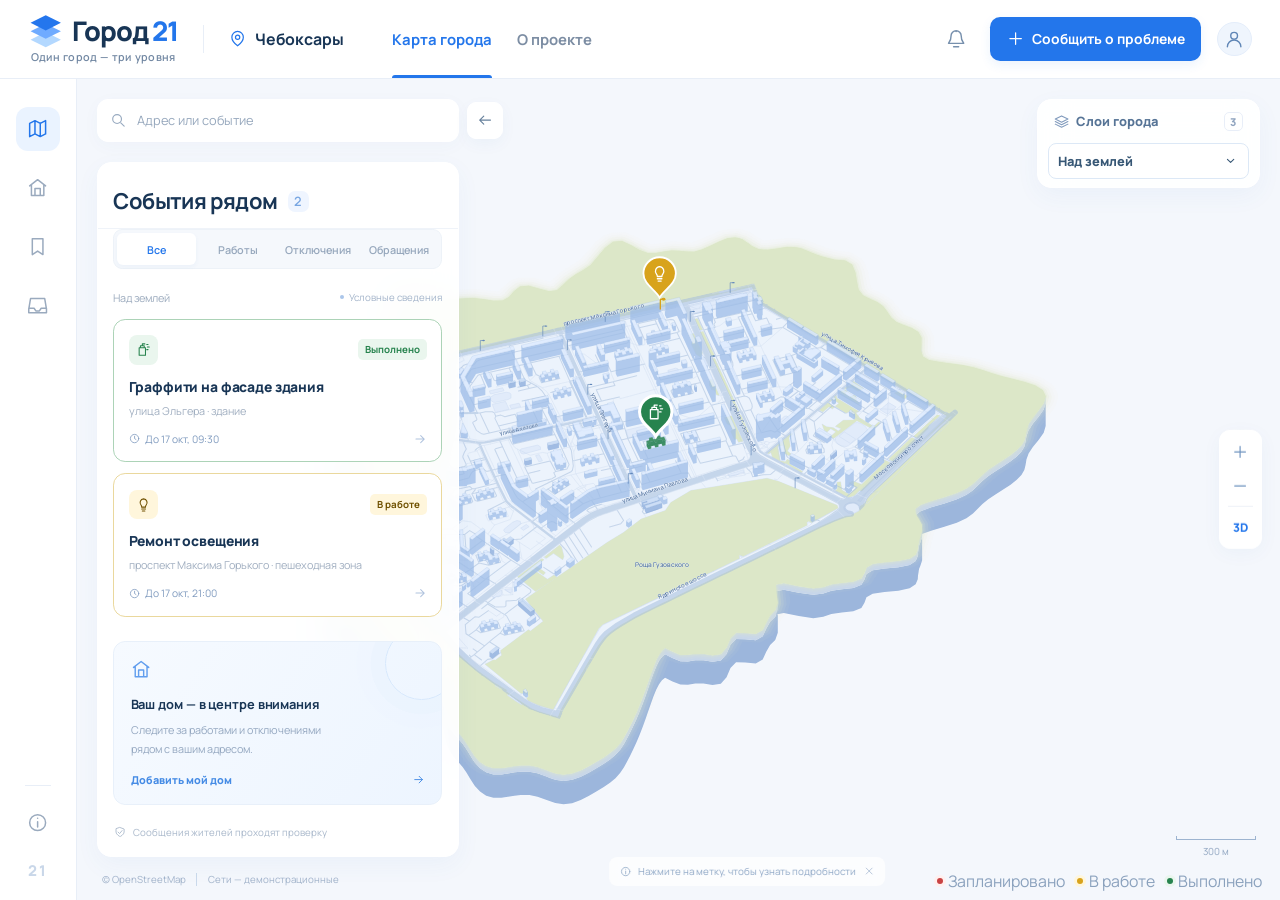
==== commit 0c0d77a5: "доhаботана мобилка #2" ====
--- a/index.html
+++ b/index.html
@@ -84,9 +84,9 @@
       </section>
 
       <section class="workspace" aria-label="Интерактивная карта Чебоксар">
-        <div class="map-shell" id="mapShell" data-layer="under">
+        <div class="map-shell" id="mapShell" data-layer="above">
           <div class="map-grain"></div>
-          <div class="map-viewport" id="mapViewport" tabindex="0" aria-label="Трехмерная карта. Перетаскивайте для перемещения, используйте плюс и минус для масштаба. Стрелки перемещают карту.">
+          <div class="map-viewport" id="mapViewport" tabindex="0" aria-label="Трехмерная карта. Перетаскивайте для перемещения, сведите или разведите два пальца для масштаба либо используйте плюс и минус. Стрелки перемещают карту.">
             <svg id="cityMap" viewBox="0 0 1200 880" role="img" aria-label="Объемная карта Чебоксар с лесом, улицами и зданиями"><title>Карта Чебоксар в трех слоях</title></svg>
           </div>
           <div class="map-vignette"></div>
@@ -94,18 +94,18 @@
 
           <div class="layer-switcher" id="layerSwitcher">
             <div class="control-caption"><svg class="icon"><use href="#i-layers"/></svg>Слои города<span class="small-counter">3</span></div>
-            <button class="mobile-layer-toggle" type="button" id="layerDropdownToggle" aria-label="Выбрать слой карты" aria-expanded="false" aria-controls="layerTabs"><span id="layerDropdownLabel">Под землей</span><svg class="icon"><use href="#i-chevron"/></svg></button>
+            <button class="mobile-layer-toggle" type="button" id="layerDropdownToggle" aria-label="Выбрать слой карты" aria-expanded="false" aria-controls="layerTabs"><span id="layerDropdownLabel">Над землей</span><svg class="icon"><use href="#i-chevron"/></svg></button>
             <div class="layer-tabs" id="layerTabs" role="tablist" aria-label="Уровень города" aria-orientation="vertical">
-              <button type="button" class="layer-tab" data-layer="above" role="tab" id="tab-above" aria-controls="mapViewport" aria-selected="false" tabindex="-1"><span class="layer-thumbnail above-thumb"><span></span><span></span><span></span></span><span><b>Над землей</b><small>Дома и освещение</small></span><span class="layer-radio"></span></button>
+              <button type="button" class="layer-tab selected" data-layer="above" role="tab" id="tab-above" aria-controls="mapViewport" aria-selected="true" tabindex="0"><span class="layer-thumbnail above-thumb"><span></span><span></span><span></span></span><span><b>Над землей</b><small>Дома и освещение</small></span><span class="layer-radio"></span></button>
               <button type="button" class="layer-tab" data-layer="ground" role="tab" id="tab-ground" aria-controls="mapViewport" aria-selected="false" tabindex="-1"><span class="layer-thumbnail ground-thumb"><span></span><span></span><span></span></span><span><b>На земле</b><small>Дороги и дворы</small></span><span class="layer-radio"></span></button>
-              <button type="button" class="layer-tab selected" data-layer="under" role="tab" id="tab-under" aria-controls="mapViewport" aria-selected="true" tabindex="0"><span class="layer-thumbnail under-thumb"><span></span><span></span><span></span></span><span><b>Под землей</b><small>Вода и теплосети</small></span><span class="layer-radio"></span></button>
+              <button type="button" class="layer-tab" data-layer="under" role="tab" id="tab-under" aria-controls="mapViewport" aria-selected="false" tabindex="-1"><span class="layer-thumbnail under-thumb"><span></span><span></span><span></span></span><span><b>Под землей</b><small>Вода и теплосети</small></span><span class="layer-radio"></span></button>
             </div>
           </div>
 
           <div class="map-search-wrap"><div class="map-search"><svg class="icon"><use href="#i-search"/></svg><input id="mapSearch" type="search" placeholder="Адрес или событие" autocomplete="off" aria-label="Поиск адреса или события"><span class="search-shortcut">/</span></div><button class="desktop-panels-toggle" type="button" id="desktopPanelsToggle" aria-controls="eventsPanel" aria-expanded="true" aria-label="Скрыть события" title="Скрыть события"><svg class="icon"><use href="#i-back"/></svg></button><div class="search-results" id="searchResults" hidden></div></div>
           <div class="map-toolbar" aria-label="Управление картой"><button type="button" id="zoomIn" aria-label="Приблизить" title="Приблизить"><svg class="icon"><use href="#i-plus"/></svg></button><button type="button" id="zoomOut" aria-label="Отдалить" title="Отдалить"><svg class="icon"><use href="#i-minus"/></svg></button><span></span><button type="button" id="resetMap" aria-label="Вернуть обзор города" title="Вернуть обзор города"><svg class="icon"><use href="#i-target"/></svg></button><button type="button" id="viewMode" class="view-mode" aria-label="Переключить на плоскую карту" aria-pressed="false">3D</button></div>
 
-          <div class="map-layer-caption"><span class="layer-caption-icon"><svg class="icon" id="captionIcon"><use href="#i-drop"/></svg></span><div><b id="mapLayerTitle">Под поверхностью города</b><span id="mapLayerDescription">Водопровод, теплосети и канализация</span></div><span class="caption-line"></span><span class="caption-level" id="captionLevel">−1</span></div>
+          <div class="map-layer-caption"><span class="layer-caption-icon"><svg class="icon" id="captionIcon"><use href="#i-build"/></svg></span><div><b id="mapLayerTitle">Город над поверхностью</b><span id="mapLayerDescription">Фасады, освещение и воздушные линии</span></div><span class="caption-line"></span><span class="caption-level" id="captionLevel">+1</span></div>
           <div class="map-legend"><span><i class="legend-dot outage"></i>Запланировано</span><span><i class="legend-dot active"></i>В работе</span><span><i class="legend-dot confirmed"></i>Выполнено</span></div>
           <div class="map-scale"><span id="scaleLine"></span><small id="scaleLabel">500 м</small></div>
           <div class="map-attribution"><a href="https://www.openstreetmap.org/copyright" target="_blank" rel="noopener noreferrer">© OpenStreetMap</a><span>Сети — демонстрационные</span></div>
@@ -114,10 +114,10 @@
 
         <aside class="events-panel" id="eventsPanel" aria-label="События на карте">
           <div class="mobile-district-label"><svg class="icon"><use href="#i-pin"/></svg>Чебоксары</div>
-          <div class="panel-heading"><div><span class="eyebrow">ЧТО ПРОИСХОДИТ</span><h2>События рядом <span id="eventCount">3</span></h2></div><button class="icon-button mobile-panel-toggle" type="button" id="panelToggle" aria-expanded="false" aria-label="Развернуть список событий"><svg class="icon"><use href="#i-chevron"/></svg></button></div>
+          <div class="panel-heading"><div><span class="eyebrow">ЧТО ПРОИСХОДИТ</span><h2>События рядом <span id="eventCount">2</span></h2></div><button class="icon-button mobile-panel-toggle" type="button" id="panelToggle" aria-expanded="false" aria-label="Развернуть список событий"><svg class="icon"><use href="#i-chevron"/></svg></button></div>
           <div class="panel-content" id="panelContent">
             <div class="panel-filter" role="group" aria-label="Фильтр событий"><button type="button" class="selected" data-filter="all" aria-pressed="true">Все</button><button type="button" data-filter="work" aria-pressed="false">Работы</button><button type="button" data-filter="outage" aria-pressed="false">Отключения</button><button type="button" data-filter="report" aria-pressed="false">Обращения</button></div>
-            <div class="layer-events-label"><span id="listLayerName">Под землей</span><span class="events-updated"><i></i>Условные сведения</span></div>
+            <div class="layer-events-label"><span id="listLayerName">Над землей</span><span class="events-updated"><i></i>Условные сведения</span></div>
             <div class="event-list" id="eventList"></div>
             <div class="home-prompt"><div class="home-prompt-icon"><svg class="icon"><use href="#i-home"/></svg></div><h3>Ваш дом — в центре внимания</h3><p>Следите за работами и отключениями рядом с вашим адресом.</p><button type="button" id="setupHomeBtn">Добавить мой дом<svg class="icon"><use href="#i-arrow"/></svg></button></div>
             <div class="panel-footer"><svg class="icon"><use href="#i-shield"/></svg><span>Сообщения жителей проходят проверку</span></div>
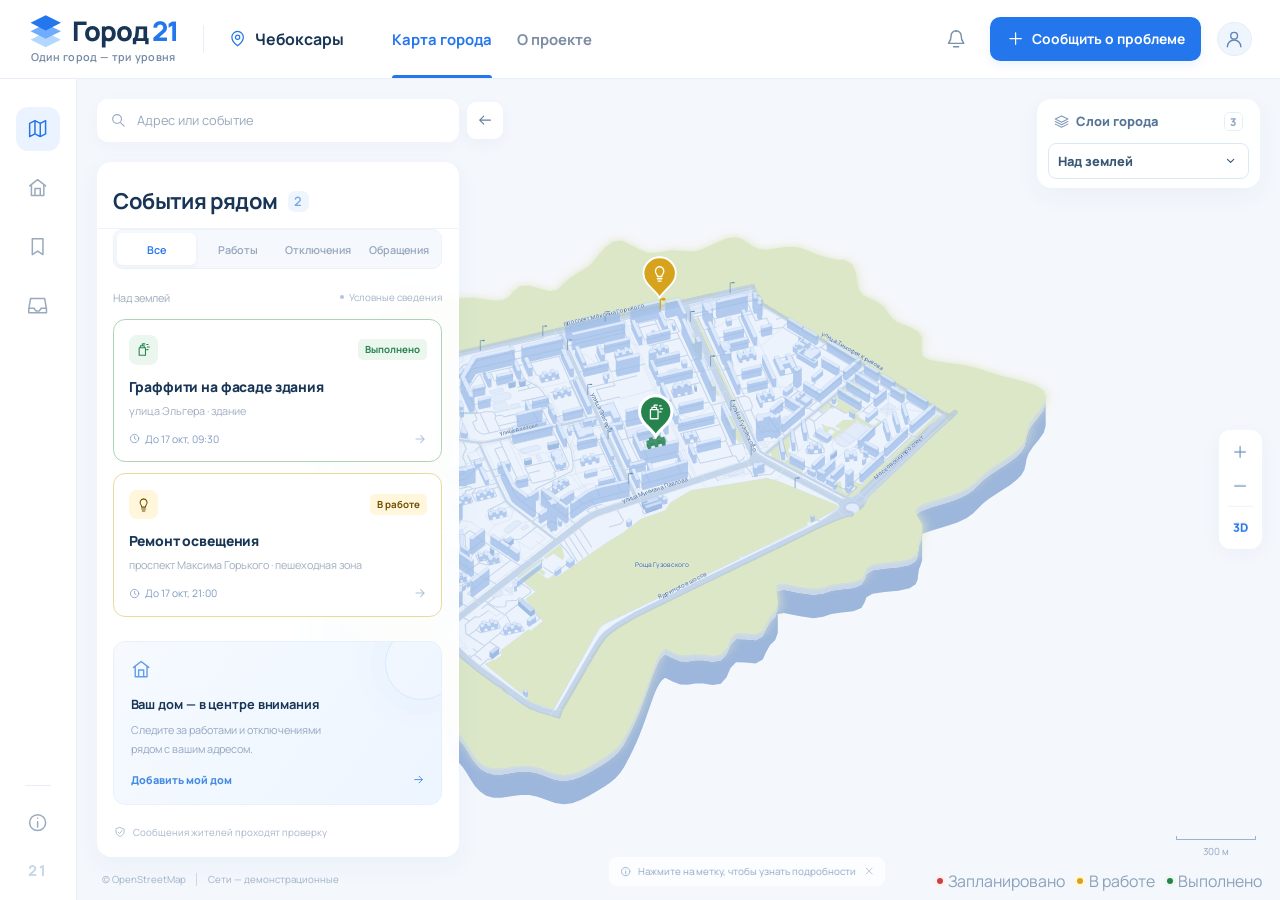
==== commit f16e2f30: "тест мобилки #1" ====
--- a/index.html
+++ b/index.html
@@ -7,11 +7,11 @@
   <meta name="description" content="Город 21 — интерактивная карта Чебоксар в трех слоях. Городские работы, отключения и сообщения жителей на одной карте.">
   <title>Город 21 — Чебоксары в трех слоях</title>
   <link rel="icon" href="./assets/favicon.svg" type="image/svg+xml">
-  <link rel="stylesheet" href="./assets/fonts.css">
-  <link rel="stylesheet" href="./styles.css">
-  <script src="./city-data.js" defer></script>
-  <script src="./map.js" defer></script>
-  <script src="./app.js" defer></script>
+  <link rel="stylesheet" href="./assets/fonts.css?v=20261017-touch2">
+  <link rel="stylesheet" href="./styles.css?v=20261017-touch2">
+  <script src="./city-data.js?v=20261017-touch2" defer></script>
+  <script src="./map.js?v=20261017-touch2" defer></script>
+  <script src="./app.js?v=20261017-touch2" defer></script>
 </head>
 <body>
   <svg class="svg-library" aria-hidden="true" xmlns="http://www.w3.org/2000/svg"><defs>
--- a/styles.css
+++ b/styles.css
@@ -213,3 +213,6 @@
   .panel-heading h2{margin:0}
   .map-scale{display:none}
 }
+
+/* Only markers belonging to the visible layer may appear, including first paint. */
+.map-shell[data-layer="above"] .city-marker:not([data-marker-layer="above"]),.map-shell[data-layer="ground"] .city-marker:not([data-marker-layer="ground"]),.map-shell[data-layer="under"] .city-marker:not([data-marker-layer="under"]){display:none!important}
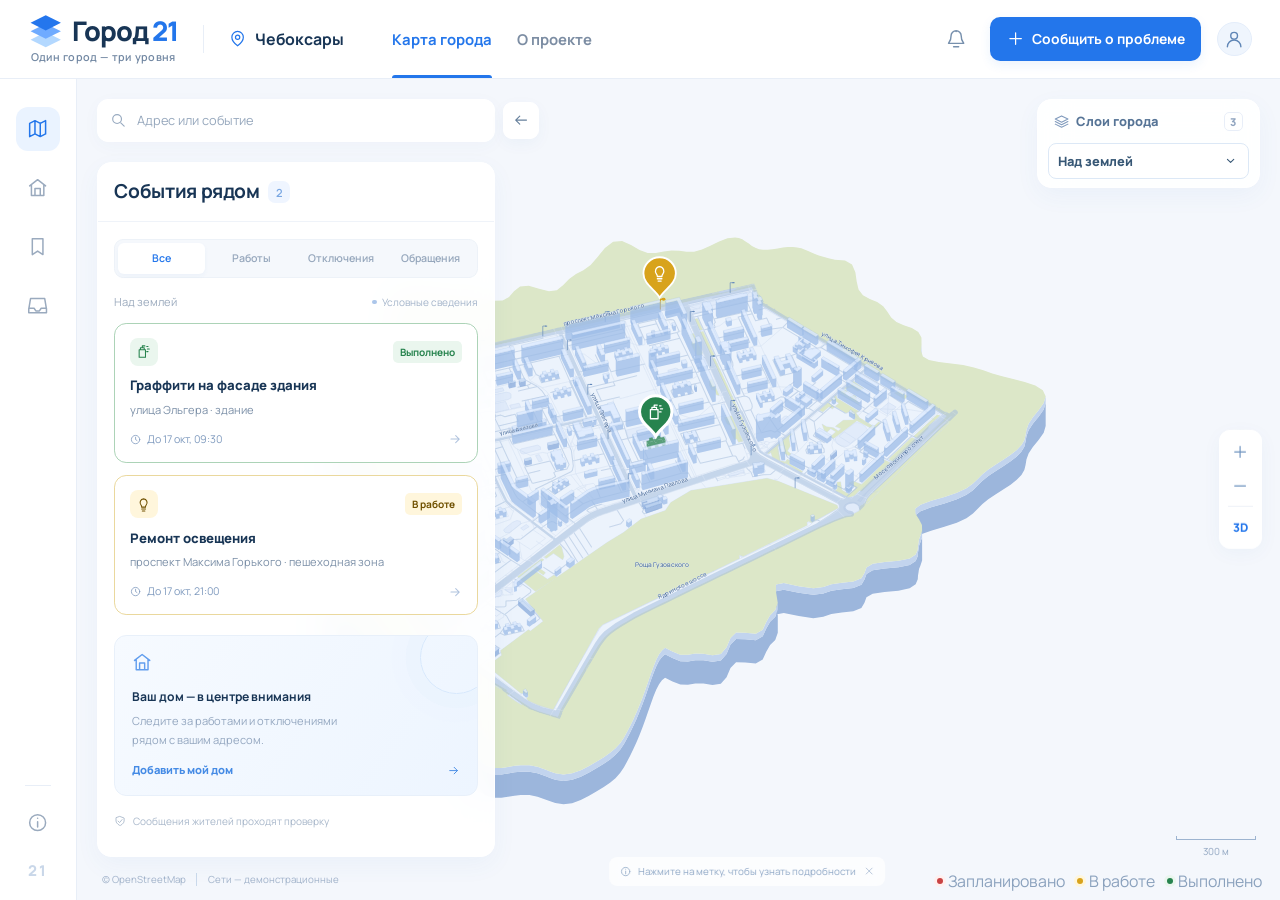
==== commit 10b25ea7: "обновленный слой подземки, наведение красоты" ====
--- a/index.html
+++ b/index.html
@@ -7,11 +7,11 @@
   <meta name="description" content="Город 21 — интерактивная карта Чебоксар в трех слоях. Городские работы, отключения и сообщения жителей на одной карте.">
   <title>Город 21 — Чебоксары в трех слоях</title>
   <link rel="icon" href="./assets/favicon.svg" type="image/svg+xml">
-  <link rel="stylesheet" href="./assets/fonts.css?v=20261017-touch2">
-  <link rel="stylesheet" href="./styles.css?v=20261017-touch2">
-  <script src="./city-data.js?v=20261017-touch2" defer></script>
-  <script src="./map.js?v=20261017-touch2" defer></script>
-  <script src="./app.js?v=20261017-touch2" defer></script>
+  <link rel="stylesheet" href="./assets/fonts.css?v=20261018-polish-feeds">
+  <link rel="stylesheet" href="./styles.css?v=20261018-polish-feeds">
+  <script src="./city-data.js?v=20261018-polish-feeds" defer></script>
+  <script src="./map.js?v=20261018-polish-feeds" defer></script>
+  <script src="./app.js?v=20261018-polish-feeds" defer></script>
 </head>
 <body>
   <svg class="svg-library" aria-hidden="true" xmlns="http://www.w3.org/2000/svg"><defs>
@@ -169,12 +169,45 @@
   </dialog>
 
   <dialog class="modal wide-modal" id="aboutModal" aria-labelledby="aboutTitle">
-    <div class="modal-header"><span class="modal-icon"><svg class="icon"><use href="#i-layers"/></svg></span><button type="button" class="icon-button" data-close aria-label="Закрыть"><svg class="icon"><use href="#i-x"/></svg></button></div>
+    <div class="about-header">
+      <div class="about-brand"><svg viewBox="0 0 42 44" aria-hidden="true"><path d="m21 23 18 9-18 9-18-9Z" fill="#b3d8ff"/><path d="m21 13 18 9-18 9-18-9Z" fill="#6fabff"/><path d="m21 3 18 9-18 9L3 12Z" fill="#2476ed"/></svg><div><span>Город <b>21</b></span><p>Один город — три уровня</p></div></div>
+      <button type="button" class="icon-button" data-close aria-label="Закрыть раздел о проекте"><svg class="icon"><use href="#i-x"/></svg></button>
+    </div>
     <span class="eyebrow">О ПРОЕКТЕ</span>
-    <h2 id="aboutTitle">Один город. Одна понятная карта.</h2>
-    <p class="modal-lead">«Город 21» объединяет информацию о городских проблемах, работах и отключениях.</p>
-    <div class="about-levels"><div><svg class="icon"><use href="#i-build"/></svg><b>Над землей</b><p>Фасады, освещение и воздушные линии</p></div><div><svg class="icon"><use href="#i-road"/></svg><b>На земле</b><p>Дороги, дворы, тротуары и благоустройство</p></div><div><svg class="icon"><use href="#i-drop"/></svg><b>Под землей</b><p>Водопровод, теплосети и канализация</p></div></div>
-    <p class="about-text">Геометрия улиц и зданий получена из OpenStreetMap. Сведения о событиях, инженерных сетях и сроках условные и не подтверждены городскими службами.</p>
+    <h2 id="aboutTitle">Понятно, что происходит рядом</h2>
+    <p class="modal-lead">«Город 21» — проект для жителей Чувашской Республики. Он собирает городские проблемы, ремонтные работы и отключения на одной карте. Предлагаемый пилот — один район Чебоксар.</p>
+
+    <section class="about-section" aria-labelledby="aboutIdea"><h3 id="aboutIdea">Зачем нужна такая карта</h3>
+      <p>Объявления об отключениях, планы ремонта и ответы на обращения разбросаны по разным источникам. Жителю сложно понять, почему перекопан двор, когда вернут воду и кто отвечает за восстановление.</p>
+      <p>Идея проекта — связать место, проблему и ход решения. На карте можно увидеть, какие ограничения действуют, кто выполняет работы, каков плановый срок и откуда получена информация. Связанные этапы складываются в одну историю: ремонт трубы → раскопки → восстановление асфальта.</p>
+    </section>
+
+    <section class="about-section" aria-labelledby="aboutLayers"><h3 id="aboutLayers">Три уровня одного города</h3>
+      <p>Переключайте слои, чтобы смотреть только нужный тип городской инфраструктуры.</p>
+      <div class="about-levels"><div><svg class="icon"><use href="#i-build"/></svg><b>Над землёй</b><p>Фасады, освещение и воздушные линии. В демо — граффити на здании и ремонт освещения.</p></div><div><svg class="icon"><use href="#i-road"/></svg><b>На земле</b><p>Дороги, дворы, тротуары и благоустройство. В демо — ремонт дороги и оледенение.</p></div><div><svg class="icon"><use href="#i-tap"/></svg><b>Под землёй</b><p>Водопровод, теплосети и канализация. В демо — отключение воды и ремонт теплосети, затронутые ветви и дома.</p></div></div>
+      <div class="about-statuses" aria-label="Цвета статусов"><span><i class="legend-dot outage" aria-hidden="true"></i>Красный — запланировано</span><span><i class="legend-dot active" aria-hidden="true"></i>Жёлтый — в работе</span><span><i class="legend-dot confirmed" aria-hidden="true"></i>Зелёный — выполнено</span></div>
+    </section>
+
+    <section class="about-section" aria-labelledby="aboutFeatures"><h3 id="aboutFeatures">Что можно сделать</h3>
+      <dl class="about-features">
+        <div><dt>Найти улицу или событие</dt><dd>Введите название в поиск, например «Эльгера» или «вода». Выбор результата перенесёт карту к улице или откроет нужное событие.</dd></div>
+        <div><dt>Изучить карту</dt><dd>Перемещайте её мышью или пальцем, приближайте колёсиком, кнопками + / − или двумя пальцами. Переключатель 2D / 3D меняет способ отображения, сохраняя события и выбранный слой.</dd></div>
+        <div><dt>Узнать, что произошло</dt><dd>Нажмите метку: появится карточка со статусом, ответственным, сроком, источником и временем обновления. «Узнать подробнее» откроет описание и ограничения в блоке «События рядом».</dd></div>
+        <div><dt>Посмотреть события и этапы работ</dt><dd>Список показывает события текущего слоя. Фильтры отделяют обращения, работы и отключения. В подробностях связанных событий можно перейти к другому этапу общей истории.</dd></div>
+        <div><dt>Выбрать свой дом</dt><dd>Укажите адрес и радиус 300 м, 500 м или 1 км: круг на карте обозначит зону внимания, а блок дома покажет число событий рядом. Если точный дом не найден, адрес привязывается к улице.</dd></div>
+        <div><dt>Сохранить событие</dt><dd>Кнопка «Следить за событием» в подробностях добавляет его в подписки. Откройте колокольчик, чтобы вернуться к сохранённым событиям и настройкам дома.</dd></div>
+        <div><dt>Сообщить о проблеме</dt><dd>Кнопка «Сообщить» открывает форму с типом проблемы, адресом и описанием. Сохранённые обращения доступны в разделе «Мои обращения»; на общей карте они автоматически не публикуются.</dd></div>
+      </dl>
+    </section>
+
+    <section class="about-section" aria-labelledby="aboutGuide"><h3 id="aboutGuide">Как начать — пять шагов</h3>
+      <ol class="about-guide"><li><b>Выберите уровень.</b> Нажмите название слоя и выберите «Над землёй», «На земле» или «Под землёй».</li><li><b>Найдите место.</b> Воспользуйтесь поиском либо переместите и приблизьте карту.</li><li><b>Нажмите цветную метку.</b> Проверьте статус, ответственного и плановый срок.</li><li><b>Откройте «Узнать подробнее».</b> Прочитайте ограничения, описание и связанные этапы; при необходимости нажмите «Следить за событием».</li><li><b>Настройте карту под себя.</b> Добавьте дом и радиус интереса. Если заметили другую проблему, откройте форму «Сообщить».</li></ol>
+      <p class="about-hint">На компьютере список можно скрыть стрелкой рядом с поиском. На телефоне разверните «События рядом» кнопкой в его заголовке. Карточка у метки закрывается крестиком или нажатием на свободное место карты.</p>
+    </section>
+
+    <section class="about-pilot" aria-labelledby="aboutPilot"><h3 id="aboutPilot">Что важно знать о пилоте</h3>
+      <p>Демонстрационный прототип с шестью сценариями. Геометрия — OpenStreetMap; сети, события и сроки условные. Дом, подписки и обращения хранятся в этом браузере, обращения службам не отправляются. Push-уведомления и аккаунты пока недоступны. Для рабочего пилота нужны соглашения с городскими службами и проверка сообщений жителей.</p>
+    </section>
   </dialog>
 
   <dialog class="modal" id="activityModal" aria-labelledby="activityTitle"><div class="modal-header"><span class="modal-icon"><svg class="icon" id="activityIcon"><use href="#i-bell"/></svg></span><button type="button" class="icon-button" data-close aria-label="Закрыть"><svg class="icon"><use href="#i-x"/></svg></button></div><span class="eyebrow" id="activityEyebrow">МОЙ ГОРОД</span><h2 id="activityTitle">Подписки и уведомления</h2><div id="activityBody"></div></dialog>
--- a/styles.css
+++ b/styles.css
@@ -73,8 +73,8 @@
 	.layer-tabs{display:none;position:absolute;top:calc(100% + 4px);left:0;right:0;flex-direction:column;gap:4px;padding:7px;border:1px solid #dce8f6;border-radius:10px;background:#fff;box-shadow:0 8px 22px #27517a24;z-index:9}
 	.layer-switcher.dropdown-open .layer-tabs{display:flex}
 	.layer-help{display:none}
-	.map-search-wrap{top:20px;left:20px;right:auto;width:min(357px,calc(100% - 500px))}
-	.events-panel{position:absolute;top:82px;bottom:42px;left:20px;width:min(357px,calc(100% - 500px));max-height:none;min-height:0;border:1px solid #fff;border-radius:14px;background:#ffffffed;backdrop-filter:blur(16px);box-shadow:0 8px 24px #3978be0d;overflow:hidden;z-index:5}
+	.map-search-wrap{top:20px;left:20px;right:auto;width:min(392.7px,calc(100% - 500px))}
+	.events-panel{position:absolute;top:82px;bottom:42px;left:20px;width:min(392.7px,calc(100% - 500px));max-height:none;min-height:0;border:1px solid #fff;border-radius:14px;background:#ffffffed;backdrop-filter:blur(16px);box-shadow:0 8px 24px #3978be0d;overflow:hidden;z-index:5}
 	.panel-heading .eyebrow{display:none}
 	.panel-heading{padding:15px 15px 12px;background:transparent}
 	.panel-content{padding:0 15px 14px}
@@ -216,3 +216,138 @@
 
 /* Only markers belonging to the visible layer may appear, including first paint. */
 .map-shell[data-layer="above"] .city-marker:not([data-marker-layer="above"]),.map-shell[data-layer="ground"] .city-marker:not([data-marker-layer="ground"]),.map-shell[data-layer="under"] .city-marker:not([data-marker-layer="under"]){display:none!important}
+
+/* Recolor the original building volume, keeping foreground occlusion intact. */
+.map-shell[data-layer="above"] .city-buildings,.map-shell[data-layer="ground"] .city-buildings{opacity:1}
+.map-shell[data-layer="above"] .city-building,.map-shell[data-layer="ground"] .city-building{opacity:.75}
+.map-shell[data-layer="above"] .above-affected{fill:var(--above-event-color)}
+.map-shell[data-layer="above"] [data-building].above-affected{stroke:var(--above-event-color);stroke-opacity:.65}
+
+/* Project guide: the brand leads the section at every screen size. */
+#aboutModal{max-width:800px}
+.about-header{display:flex;align-items:flex-start;justify-content:space-between;gap:16px;margin-bottom:28px}
+.about-header>.icon-button{flex-shrink:0}
+.about-brand{display:flex;align-items:center;gap:12px;min-width:0}
+.about-brand>svg{width:42px;height:44px;flex-shrink:0}
+.about-brand>div{min-width:0}
+.about-brand span{font-size:calc(26px + 2pt);font-weight:800;letter-spacing:-.5px;line-height:1.2}
+.about-brand b{color:var(--blue)}
+.about-brand p{font-size:calc(11px + 2pt);font-weight:600;line-height:1.6;letter-spacing:.015em;word-spacing:.08em;color:#7187a2;margin:5px 0 0}
+#aboutModal>h2{font-size:calc(25px + 2pt);line-height:1.3;letter-spacing:-.5px}
+#aboutModal .modal-lead{font-size:calc(12px + 2pt);line-height:1.8;margin-bottom:24px}
+.about-section{border-top:1px solid var(--border);padding-top:22px;margin-top:24px}
+.about-section h3,.about-pilot h3{font-size:calc(15px + 2pt);line-height:1.4;letter-spacing:-.2px;margin:0 0 12px;color:#244567}
+.about-section>p,.about-pilot p,.about-hint{font-size:calc(11px + 2pt);line-height:1.8;color:#71849d;margin:0 0 12px;overflow-wrap:anywhere}
+#aboutModal .about-levels{margin:16px 0;align-items:stretch}
+#aboutModal .about-levels>div{min-width:0;padding:16px 13px}
+#aboutModal .about-levels b{font-size:calc(11px + 2pt);line-height:1.5}
+#aboutModal .about-levels p{font-size:calc(10px + 2pt);line-height:1.75;margin-bottom:0}
+.about-statuses{display:flex;flex-wrap:wrap;gap:10px 18px;font-size:calc(10px + 2pt);line-height:1.6;color:#607c9b}
+.about-statuses>span{display:flex;align-items:center;gap:7px}
+.about-statuses .legend-dot{flex-shrink:0}
+.about-features{display:grid;grid-template-columns:1fr 1fr;gap:12px;margin:0}
+.about-features>div{min-width:0;border:1px solid #e5edf8;background:#f8fbff;border-radius:12px;padding:15px}
+.about-features dt{font-size:calc(11px + 2pt);font-weight:800;line-height:1.6;color:#315677;margin-bottom:6px}
+.about-features dd{font-size:calc(10px + 2pt);line-height:1.8;color:#71849d;margin:0;overflow-wrap:anywhere}
+.about-guide{font-size:calc(11px + 2pt);line-height:1.8;color:#71849d;padding-left:24px;margin:0 0 16px}
+.about-guide li{padding-left:5px;margin-bottom:12px;overflow-wrap:anywhere}
+.about-guide li::marker{font-weight:800;color:var(--blue)}
+.about-guide b{color:#315677}
+.about-section .about-hint{border-left:3px solid #b6d5fa;background:#f4f8fe;border-radius:0 9px 9px 0;padding:12px 14px;font-size:calc(10px + 2pt);margin-bottom:0}
+.about-pilot{padding:19px 20px;margin-top:26px;border:1px solid #dce8f8;border-radius:14px;background:#eff5fd}
+.about-pilot p{font-size:calc(10px + 2pt)}
+.about-pilot p:last-child{margin-bottom:0}
+@media(max-width:769.5px){
+  #aboutModal{padding:22px 20px}
+  .about-header{margin-bottom:22px;gap:8px}
+  .about-brand{gap:9px}
+  .about-brand>svg{width:34px;height:38px}
+  .about-brand span{font-size:calc(23px + 2pt)}
+  .about-brand p{font-size:calc(9px + 2pt);line-height:1.6}
+  #aboutModal>h2{font-size:calc(21px + 2pt)}
+  #aboutModal .about-levels,.about-features{grid-template-columns:1fr}
+  .about-statuses{flex-direction:column;gap:9px}
+  .about-pilot{padding:16px}
+}
+
+/* Events use one spacing and type scale, including the expanded scenario. */
+.events-panel .panel-heading{padding:16px;gap:12px;align-items:center}
+.events-panel .panel-heading h2{font-size:19px;line-height:1.35;letter-spacing:-.35px;margin:0;gap:8px;min-width:0}
+.events-panel .panel-heading h2>span{font-size:11px;min-width:22px;height:22px}
+.events-panel .panel-content{padding:16px;min-width:0}
+.events-panel .panel-filter{margin:0 0 16px;gap:3px;padding:3px}
+.events-panel .panel-filter button{font-size:10.5px;line-height:1.4;padding:8px 3px;min-width:0}
+.events-panel .layer-events-label{font-size:11px;line-height:1.5;margin:0 0 12px;gap:8px;align-items:center}
+.events-panel .events-updated{font-size:10px;line-height:1.5}
+.events-panel .event-list{gap:12px}
+.events-panel .event-card{padding:14px;min-width:0;box-shadow:none}
+.events-panel .event-top{margin-bottom:10px;gap:10px;align-items:center;flex-wrap:wrap}
+.events-panel .event-symbol{width:28px;height:28px;margin:0}
+.events-panel .status-pill{font-size:10px;line-height:1.4;padding:4px 7px;max-width:100%}
+.events-panel .event-card h3{font-size:13px;line-height:1.5;letter-spacing:0;margin:0 0 5px;text-align:left;overflow-wrap:anywhere}
+.events-panel .event-card p{font-size:11px;line-height:1.65;color:#7b8fa7;margin:0 0 12px;overflow-wrap:anywhere}
+.events-panel .event-bottom{font-size:10.5px;line-height:1.5;gap:6px;align-items:center}
+.events-panel .event-bottom>span{min-width:0;overflow-wrap:anywhere}
+.events-panel .event-bottom>.icon{flex-shrink:0}
+.events-panel .home-prompt{margin-top:20px;padding:16px}
+.events-panel .home-prompt h3{font-size:12px;line-height:1.5;margin:0 0 6px;letter-spacing:0}
+.events-panel .home-prompt p{font-size:11px;line-height:1.7;margin-bottom:12px}
+.events-panel .home-prompt button{font-size:11px;line-height:1.5}
+.events-panel .panel-footer{font-size:10px;line-height:1.6;padding:16px 0 0;align-items:flex-start}
+.events-panel .panel-footer .icon{margin-top:2px}
+.events-panel .detail-content{padding:16px;min-width:0}
+.events-panel .detail-back{font-size:11px;line-height:1.5;gap:7px;margin:0 0 14px}
+.events-panel .scenario-summary{padding:14px;border-radius:14px;box-shadow:none}
+.events-panel .scenario-heading{grid-template-columns:64px minmax(0,1fr);gap:12px;align-items:start;margin-bottom:16px}
+.events-panel .scenario-illustration{width:64px;height:64px}
+.events-panel .scenario-heading>div{min-width:0}
+.events-panel .scenario-heading h3{font-size:17px;line-height:1.4;letter-spacing:-.15px;margin:0 0 6px}
+.events-panel .scenario-heading .detail-address{display:block;font-size:11.5px;line-height:1.65;margin:0 0 8px}
+.events-panel .scenario-status{font-size:10.5px;line-height:1.45;padding:4px 8px;white-space:normal}
+.events-panel .scenario-facts>div{grid-template-columns:minmax(0,.43fr) minmax(0,.57fr);gap:12px;align-items:start;padding:11px 0}
+.events-panel .scenario-facts dt{font-size:11.5px;line-height:1.6;gap:7px;min-width:0}
+.events-panel .scenario-facts dt .icon{width:20px;height:20px;padding:2px;margin-top:0;flex-shrink:0}
+.events-panel .scenario-facts dd{font-size:11.5px;line-height:1.6;font-weight:600;text-align:left;padding:0;min-width:0}
+.events-panel .scenario-provenance{grid-template-columns:minmax(0,1fr);gap:8px;margin-top:12px}
+.events-panel .scenario-source{display:grid;grid-template-columns:18px minmax(0,1fr);gap:8px;padding:10px;border-radius:8px}
+.events-panel .scenario-source>.icon{width:18px;height:18px;margin:0}
+.events-panel .scenario-source>div{display:grid;grid-template-columns:minmax(0,.43fr) minmax(0,.57fr);gap:12px;min-width:0}
+.events-panel .scenario-source small{font-size:10.5px;line-height:1.6;margin:0}
+.events-panel .scenario-source b{font-size:10.5px;line-height:1.6;font-weight:600}
+.events-panel .scenario-more{padding:20px 0 0}
+.events-panel .scenario-more>h4{font-size:13px;line-height:1.5;margin:0 0 8px}
+.events-panel .scenario-more .detail-description{font-size:12px;line-height:1.8;margin:0 0 16px}
+.events-panel .restriction{padding:12px;font-size:11.5px;line-height:1.75;margin:0 0 16px}
+.events-panel .restriction b{font-size:11.5px;line-height:1.6;margin-bottom:5px}
+.events-panel .story-title{font-size:12px;line-height:1.6;margin:20px 0 14px;gap:4px 10px;align-items:baseline}
+.events-panel .story-title span{font-size:10px;line-height:1.5}
+.events-panel .work-story{margin-bottom:18px}
+.events-panel .work-story li{gap:10px}
+.events-panel .work-story li>div{min-width:0}
+.events-panel .work-story b{font-size:11.5px;line-height:1.6;margin-bottom:3px}
+.events-panel .work-story small,.events-panel .story-link{font-size:10.5px;line-height:1.6;overflow-wrap:anywhere}
+.events-panel .follow-button{font-size:11.5px;line-height:1.5;padding:11px 9px}
+.events-panel .scenario-more .source-block{font-size:10px;line-height:1.75;margin-top:16px;padding-top:12px}
+
+#aboutModal{scrollbar-width:thin;scrollbar-color:#a9c4e8 #f4f7fc;scrollbar-gutter:stable}
+#aboutModal::-webkit-scrollbar{width:7px}
+#aboutModal::-webkit-scrollbar-track{background:#f4f7fc;border-radius:10px;margin-block:18px}
+#aboutModal::-webkit-scrollbar-thumb{background:#a9c4e8;border:2px solid #f4f7fc;border-radius:10px}
+#aboutModal::-webkit-scrollbar-thumb:hover{background:#7da7dc}
+#aboutModal .about-pilot{display:block;padding:10px 12px;margin:14px 0 0;border:0;border-radius:9px;background:#f5f8fd}
+#aboutModal .about-pilot h3{font-size:13px;line-height:1.5;letter-spacing:0;margin:0 0 5px}
+#aboutModal .about-pilot p{font-size:11.5px;line-height:1.7;margin:0;color:#7b8da5}
+@media(max-width:769.5px){
+  .events-panel .panel-heading{padding:12px 14px}
+  .events-panel .panel-heading h2{font-size:17px}
+  .events-panel .panel-content,.events-panel .detail-content{padding-left:14px;padding-right:14px}
+}
+@media(max-width:435.375px){
+  .events-panel .scenario-summary{padding:12px}
+  .events-panel .scenario-heading{grid-template-columns:56px minmax(0,1fr);gap:10px}
+  .events-panel .scenario-illustration{width:56px;height:56px}
+  .events-panel .scenario-heading h3{font-size:16px}
+  .events-panel .scenario-facts>div{grid-template-columns:minmax(0,1fr);gap:4px}
+  .events-panel .scenario-facts dd{padding-left:27px}
+  .events-panel .scenario-source>div{grid-template-columns:minmax(0,1fr);gap:3px}
+}
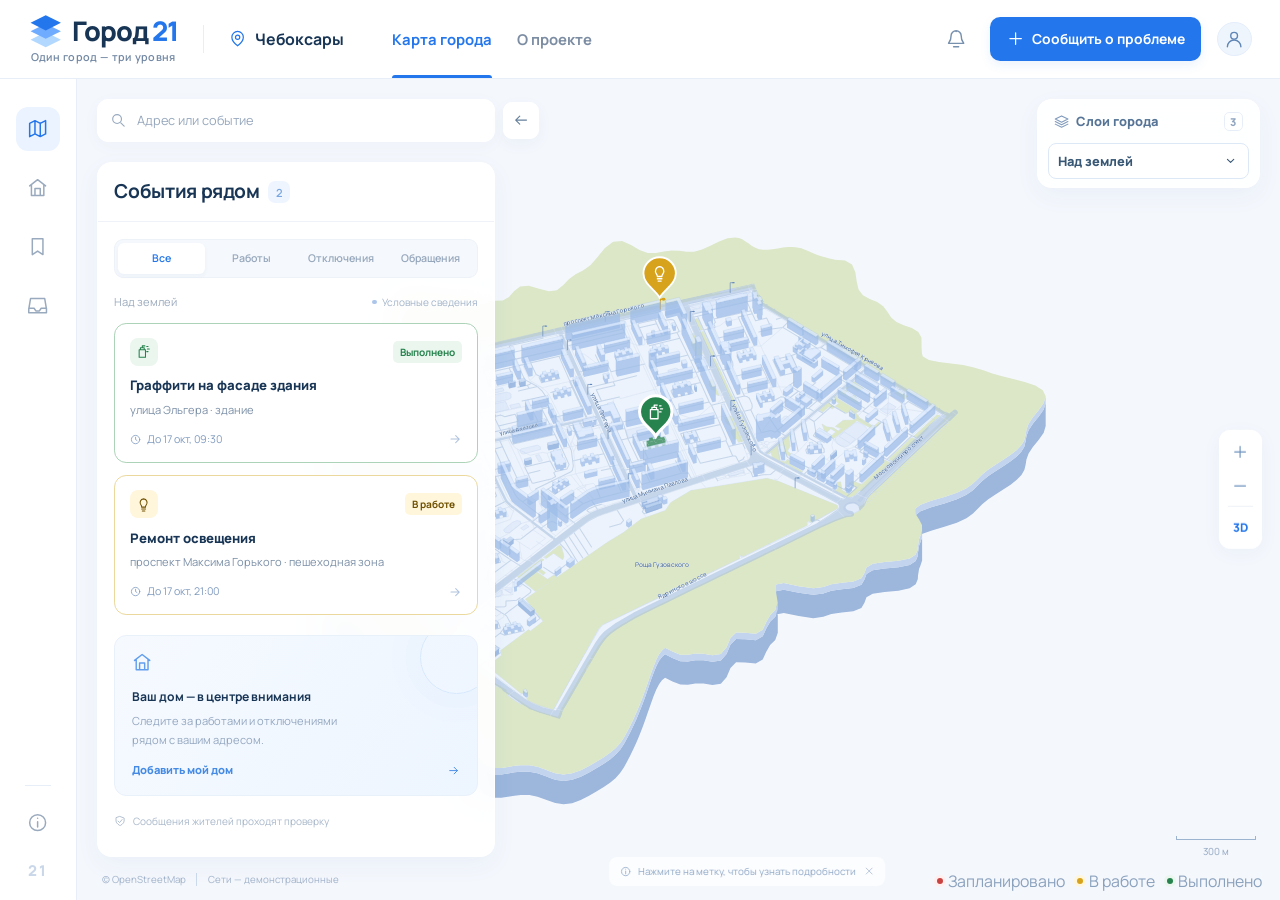
==== commit a70a860d: "добавление картинок с места событий" ====
--- a/index.html
+++ b/index.html
@@ -7,11 +7,11 @@
   <meta name="description" content="Город 21 — интерактивная карта Чебоксар в трех слоях. Городские работы, отключения и сообщения жителей на одной карте.">
   <title>Город 21 — Чебоксары в трех слоях</title>
   <link rel="icon" href="./assets/favicon.svg" type="image/svg+xml">
-  <link rel="stylesheet" href="./assets/fonts.css?v=20261018-polish-feeds">
-  <link rel="stylesheet" href="./styles.css?v=20261018-polish-feeds">
-  <script src="./city-data.js?v=20261018-polish-feeds" defer></script>
-  <script src="./map.js?v=20261018-polish-feeds" defer></script>
-  <script src="./app.js?v=20261018-polish-feeds" defer></script>
+  <link rel="stylesheet" href="./assets/fonts.css?v=20261019-planned-placeholder">
+  <link rel="stylesheet" href="./styles.css?v=20261019-planned-placeholder">
+  <script src="./city-data.js?v=20261019-planned-placeholder" defer></script>
+  <script src="./map.js?v=20261019-planned-placeholder" defer></script>
+  <script src="./app.js?v=20261019-planned-placeholder" defer></script>
 </head>
 <body>
   <svg class="svg-library" aria-hidden="true" xmlns="http://www.w3.org/2000/svg"><defs>
--- a/styles.css
+++ b/styles.css
@@ -337,6 +337,62 @@
 #aboutModal .about-pilot{display:block;padding:10px 12px;margin:14px 0 0;border:0;border-radius:9px;background:#f5f8fd}
 #aboutModal .about-pilot h3{font-size:13px;line-height:1.5;letter-spacing:0;margin:0 0 5px}
 #aboutModal .about-pilot p{font-size:11.5px;line-height:1.7;margin:0;color:#7b8da5}
+
+/* One static work timeline; related-layer navigation has its own row below. */
+.events-panel .work-progress{--progress-color:var(--event-active);--progress-soft:var(--event-active-soft);margin:20px 0}
+.events-panel .work-progress[data-progress-status="planned"]{--progress-color:var(--event-outage);--progress-soft:var(--event-outage-soft)}
+.events-panel .work-progress .story-title{margin:0 0 16px;font-size:13px}
+.events-panel .work-progress .work-story{margin:0}
+.events-panel .work-story .work-step{display:grid;grid-template-columns:22px minmax(0,1fr);gap:12px;align-items:start;padding-bottom:20px}
+.events-panel .work-story .work-step:last-child{padding-bottom:0}
+.events-panel .work-story .work-step:not(:last-child)::after{left:10px;top:24px;bottom:0;width:2px;border:0;background:#e1e9f4}
+.events-panel .work-story .work-step.is-complete::after{background:#afd4bc}
+.events-panel .work-step .story-node{width:22px;height:22px;margin:0;border:1px solid #d6e2f1;background:#f5f8fd;font-size:10px;font-weight:700;color:#8299b5;line-height:1;box-shadow:none}
+.events-panel .work-step.is-complete .story-node{background:var(--event-confirmed-soft);border-color:#add3ba;color:var(--event-confirmed)}
+.events-panel .work-step.is-current .story-node{background:var(--progress-color);border-color:var(--progress-color);color:#fff;box-shadow:0 0 0 3px var(--progress-soft)}
+.events-panel .work-step .story-node .icon{width:12px;height:12px}
+.events-panel .work-step-body{min-width:0;overflow-wrap:anywhere}
+.events-panel .work-step-body b{font-size:11.5px;line-height:1.6;margin:0 0 4px;color:#557594}
+.events-panel .work-step.is-current b{color:#244565}
+.events-panel .work-step-body .work-step-state{display:block;font-size:10px;font-weight:600;line-height:1.5;color:#8a9bb0;margin:0 0 4px}
+.events-panel .work-step.is-complete .work-step-state{color:var(--event-confirmed)}
+.events-panel .work-step.is-current .work-step-state{display:inline-block;color:var(--event-active-ink);background:var(--progress-soft);border-radius:5px;padding:2px 6px;margin-bottom:6px}
+.events-panel .work-progress[data-progress-status="planned"] .work-step.is-current .work-step-state{color:var(--event-outage)}
+.events-panel .work-step-body small{display:block;font-size:10.5px;line-height:1.7;color:#8395ab}
+.events-panel .work-related{margin-top:16px;padding-top:14px;border-top:1px solid #e7eef8}
+.events-panel .work-related .story-link{display:flex;align-items:center;gap:8px;width:100%;min-height:40px;padding:10px 12px;border:1px solid #dce9fa;border-radius:9px;background:#f3f8ff;color:var(--blue);font-size:11px;font-weight:650;line-height:1.5;text-align:left}
+.events-panel .work-related .story-link>span{min-width:0;overflow-wrap:anywhere}
+.events-panel .work-related .story-link>.icon{width:15px;height:15px;flex-shrink:0}
+.events-panel .work-related .story-link>.icon:last-child{margin-left:auto}
+.events-panel .work-related .story-link:hover{background:#eaf3ff;border-color:#bdd7f8}
+
+.events-panel .scenario-scene{margin:0 0 18px;min-width:0;border:1px solid #e3ebf7;border-radius:12px;overflow:hidden;background:#f4f7fc}
+.events-panel .scenario-scene img{display:block;width:100%;max-width:100%;height:auto;aspect-ratio:3/2;object-fit:contain;background:#edf3fc}
+.events-panel .scenario-scene figcaption{padding:7px 10px;font-size:10px;line-height:1.5;color:#8798ae;text-align:left}
+.events-panel .scenario-scene-placeholder{display:flex;flex-direction:column;align-items:center;justify-content:center;gap:12px;aspect-ratio:3/2;width:100%;padding:20px;background:#edf3fc;text-align:center;color:#6583a7}
+.events-panel .scenario-scene-placeholder strong{max-width:100%;font-size:14px;font-weight:650;line-height:1.5;overflow-wrap:break-word}
+.events-panel .scenario-empty-icon{width:36px;height:36px;flex-shrink:0;stroke:currentColor;stroke-width:1.8;stroke-linecap:round}
+.events-panel .scenario-empty-dot{fill:currentColor;stroke:none}
+.events-panel .scenario-scene-empty figcaption{padding:10px 12px;font-size:11px;line-height:1.6;color:#7186a0;overflow-wrap:break-word}
+
+/* Native horizontal scrolling supports touch swipes without a map gesture handler. */
+.events-panel .scenario-carousel-track{display:flex;width:100%;overflow-x:auto;scroll-snap-type:x mandatory;scrollbar-width:none;overscroll-behavior-x:contain;touch-action:auto;outline-offset:-3px}
+.events-panel .scenario-carousel-track::-webkit-scrollbar{display:none}
+.events-panel .scenario-carousel-slide{position:relative;flex:0 0 100%;min-width:0;aspect-ratio:4/3;scroll-snap-align:start;scroll-snap-stop:always}
+.events-panel .scenario-carousel-slide img{width:100%;height:100%;aspect-ratio:4/3;object-fit:contain;user-select:none;-webkit-user-drag:none}
+.events-panel .scenario-carousel-badge{position:absolute;top:10px;left:10px;padding:4px 9px;border:1px solid #ffffffb3;border-radius:6px;background:#ffffffed;color:#315675;font-size:11px;font-weight:700;line-height:1.5;pointer-events:none}
+.events-panel .scenario-carousel figcaption{padding:8px 10px 10px}
+.events-panel .scenario-carousel-toolbar{display:flex;align-items:center;justify-content:space-between;gap:8px}
+.events-panel [data-carousel-position]{font-size:10.5px;line-height:1.5;font-weight:600;color:#617e9e;white-space:nowrap}
+.events-panel .scenario-carousel-nav{display:flex;align-items:center;gap:2px}
+.events-panel .carousel-arrow{display:grid;place-items:center;width:32px;height:32px;padding:0;border:1px solid #dce7f5;border-radius:7px;background:#fff;color:var(--blue);flex-shrink:0}
+.events-panel .carousel-arrow .icon{width:15px;height:15px}
+.events-panel .carousel-arrow:hover:not(:disabled){background:#eaf3ff}
+.events-panel .carousel-arrow:disabled{opacity:.35;cursor:default}
+.events-panel .carousel-dot{display:grid;place-items:center;width:26px;height:32px;padding:0;flex-shrink:0}
+.events-panel .carousel-dot>span{width:6px;height:6px;border-radius:50%;background:#c5d6ec}
+.events-panel .carousel-dot[aria-pressed="true"]>span{background:var(--blue);box-shadow:0 0 0 3px #e0edff}
+.events-panel .scenario-carousel-note{display:block;margin-top:5px;font-size:10px;line-height:1.5;color:#8798ae}
 @media(max-width:769.5px){
   .events-panel .panel-heading{padding:12px 14px}
   .events-panel .panel-heading h2{font-size:17px}
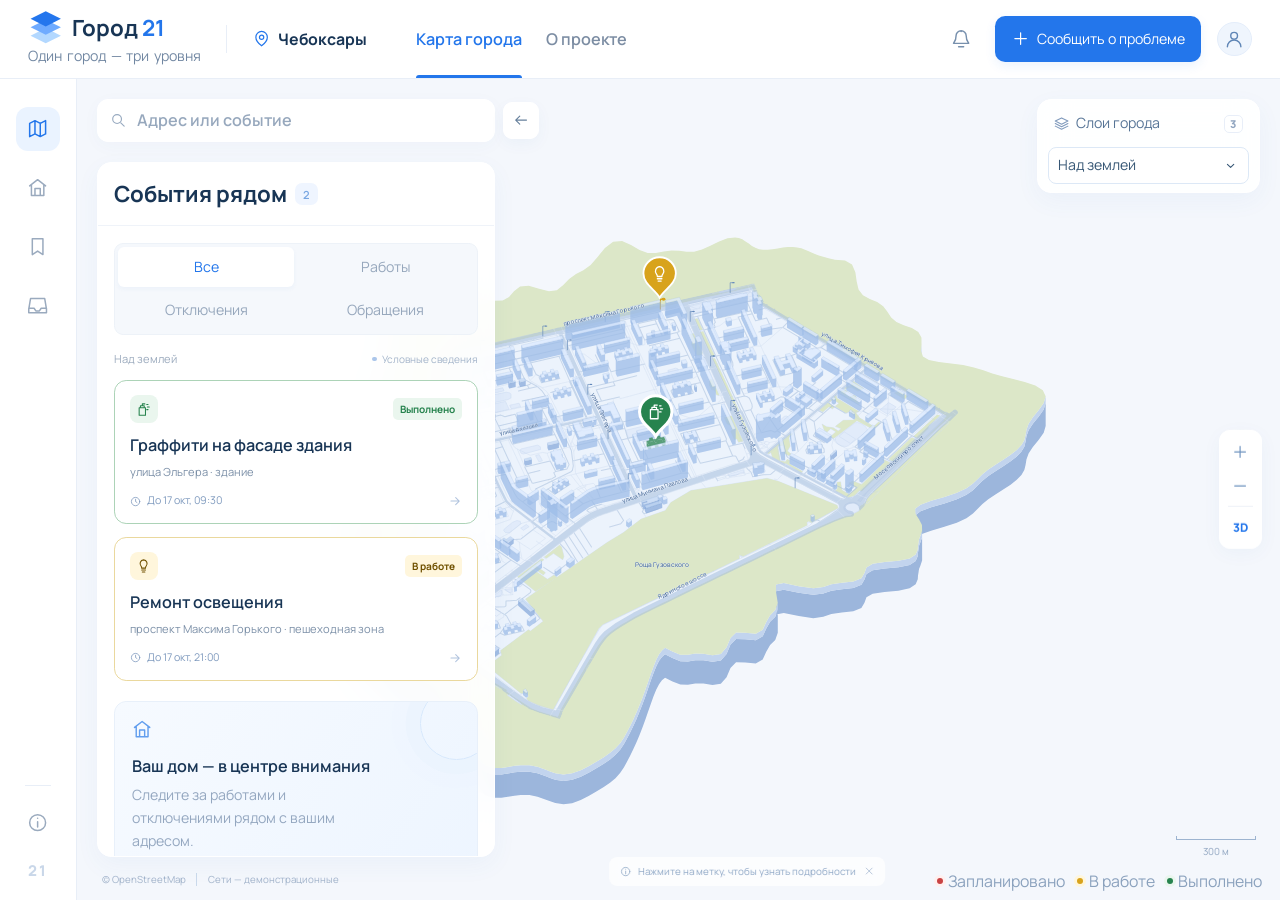
==== commit 93ca781f: "нормализация шрифтов, навигационный справочник" ====
--- a/index.html
+++ b/index.html
@@ -7,11 +7,11 @@
   <meta name="description" content="Город 21 — интерактивная карта Чебоксар в трех слоях. Городские работы, отключения и сообщения жителей на одной карте.">
   <title>Город 21 — Чебоксары в трех слоях</title>
   <link rel="icon" href="./assets/favicon.svg" type="image/svg+xml">
-  <link rel="stylesheet" href="./assets/fonts.css?v=20261019-planned-placeholder">
-  <link rel="stylesheet" href="./styles.css?v=20261019-planned-placeholder">
-  <script src="./city-data.js?v=20261019-planned-placeholder" defer></script>
-  <script src="./map.js?v=20261019-planned-placeholder" defer></script>
-  <script src="./app.js?v=20261019-planned-placeholder" defer></script>
+  <link rel="stylesheet" href="./assets/fonts.css?v=20261020-typography">
+  <link rel="stylesheet" href="./styles.css?v=20261020-typography">
+  <script src="./city-data.js?v=20261020-typography" defer></script>
+  <script src="./map.js?v=20261020-typography" defer></script>
+  <script src="./app.js?v=20261020-typography" defer></script>
 </head>
 <body>
   <svg class="svg-library" aria-hidden="true" xmlns="http://www.w3.org/2000/svg"><defs>
@@ -68,10 +68,10 @@
 
   <div class="app-layout">
     <aside class="rail" aria-label="Разделы приложения">
-      <button type="button" class="rail-button active" id="mapNav" aria-label="Карта города" title="Карта города"><svg class="icon"><use href="#i-map"/></svg></button>
-      <button type="button" class="rail-button" id="homeNav" aria-label="Мой дом" title="Мой дом"><svg class="icon"><use href="#i-home"/></svg></button>
-      <button type="button" class="rail-button" id="savedNav" aria-label="Мои подписки" title="Мои подписки"><svg class="icon"><use href="#i-bookmark"/></svg></button>
-      <button type="button" class="rail-button" id="reportsNav" aria-label="Мои обращения" title="Мои обращения"><svg class="icon"><use href="#i-inbox"/></svg><span class="rail-dot" id="reportDot" hidden></span></button>
+      <button type="button" class="rail-button active" id="mapNav" aria-label="Карта города" title="Карта города" aria-pressed="true"><svg class="icon"><use href="#i-map"/></svg><span class="rail-item-label">Карта</span></button>
+      <button type="button" class="rail-button" id="homeNav" aria-label="Мой дом" title="Мой дом" aria-pressed="false"><svg class="icon"><use href="#i-home"/></svg><span class="rail-item-label">Мой дом</span></button>
+      <button type="button" class="rail-button" id="savedNav" aria-label="Мои подписки" title="Мои подписки" aria-pressed="false"><svg class="icon"><use href="#i-bookmark"/></svg><span class="rail-item-label">Подписки</span></button>
+      <button type="button" class="rail-button" id="reportsNav" aria-label="Мои обращения" title="Мои обращения" aria-pressed="false"><svg class="icon"><use href="#i-inbox"/></svg><span class="rail-dot" id="reportDot" hidden></span><span class="rail-item-label">Обращения</span></button>
       <div class="rail-spacer"></div>
       <div class="rail-line"></div>
       <button type="button" class="rail-button" data-about aria-label="О проекте" title="О проекте"><svg class="icon"><use href="#i-info"/></svg></button>
@@ -103,7 +103,7 @@
           </div>
 
           <div class="map-search-wrap"><div class="map-search"><svg class="icon"><use href="#i-search"/></svg><input id="mapSearch" type="search" placeholder="Адрес или событие" autocomplete="off" aria-label="Поиск адреса или события"><span class="search-shortcut">/</span></div><button class="desktop-panels-toggle" type="button" id="desktopPanelsToggle" aria-controls="eventsPanel" aria-expanded="true" aria-label="Скрыть события" title="Скрыть события"><svg class="icon"><use href="#i-back"/></svg></button><div class="search-results" id="searchResults" hidden></div></div>
-          <div class="map-toolbar" aria-label="Управление картой"><button type="button" id="zoomIn" aria-label="Приблизить" title="Приблизить"><svg class="icon"><use href="#i-plus"/></svg></button><button type="button" id="zoomOut" aria-label="Отдалить" title="Отдалить"><svg class="icon"><use href="#i-minus"/></svg></button><span></span><button type="button" id="resetMap" aria-label="Вернуть обзор города" title="Вернуть обзор города"><svg class="icon"><use href="#i-target"/></svg></button><button type="button" id="viewMode" class="view-mode" aria-label="Переключить на плоскую карту" aria-pressed="false">3D</button></div>
+          <div class="map-toolbar" aria-label="Управление картой"><button type="button" id="zoomIn" aria-label="Приблизить" title="Приблизить"><svg class="icon"><use href="#i-plus"/></svg></button><button type="button" id="zoomOut" aria-label="Отдалить" title="Отдалить"><svg class="icon"><use href="#i-minus"/></svg></button><span></span><button type="button" id="resetMap" aria-label="Вернуть обзор города" title="Вернуть обзор города"><svg class="icon"><use href="#i-target"/></svg></button><button type="button" id="viewMode" class="view-mode" aria-label="Переключить на плоскую карту" aria-pressed="false">3D</button><button type="button" class="map-about-button" data-about aria-label="О проекте" title="О проекте"><svg class="icon" aria-hidden="true"><use href="#i-info"/></svg></button></div>
 
           <div class="map-layer-caption"><span class="layer-caption-icon"><svg class="icon" id="captionIcon"><use href="#i-build"/></svg></span><div><b id="mapLayerTitle">Город над поверхностью</b><span id="mapLayerDescription">Фасады, освещение и воздушные линии</span></div><span class="caption-line"></span><span class="caption-level" id="captionLevel">+1</span></div>
           <div class="map-legend"><span><i class="legend-dot outage"></i>Запланировано</span><span><i class="legend-dot active"></i>В работе</span><span><i class="legend-dot confirmed"></i>Выполнено</span></div>
@@ -170,47 +170,28 @@
 
   <dialog class="modal wide-modal" id="aboutModal" aria-labelledby="aboutTitle">
     <div class="about-header">
-      <div class="about-brand"><svg viewBox="0 0 42 44" aria-hidden="true"><path d="m21 23 18 9-18 9-18-9Z" fill="#b3d8ff"/><path d="m21 13 18 9-18 9-18-9Z" fill="#6fabff"/><path d="m21 3 18 9-18 9L3 12Z" fill="#2476ed"/></svg><div><span>Город <b>21</b></span><p>Один город — три уровня</p></div></div>
-      <button type="button" class="icon-button" data-close aria-label="Закрыть раздел о проекте"><svg class="icon"><use href="#i-x"/></svg></button>
+      <div class="about-brand"><svg viewBox="0 0 42 44" aria-hidden="true"><path d="m21 23 18 9-18 9-18-9Z" fill="#b3d8ff"></path><path d="m21 13 18 9-18 9-18-9Z" fill="#6fabff"></path><path d="m21 3 18 9-18 9L3 12Z" fill="#2476ed"></path></svg><div><span>Город <b>21</b></span><p>Один город — три уровня</p></div></div>
+      <button type="button" class="icon-button" data-close="" aria-label="Закрыть раздел о проекте"><svg class="icon"><use href="#i-x"></use></svg></button>
     </div>
     <span class="eyebrow">О ПРОЕКТЕ</span>
     <h2 id="aboutTitle">Понятно, что происходит рядом</h2>
-    <p class="modal-lead">«Город 21» — проект для жителей Чувашской Республики. Он собирает городские проблемы, ремонтные работы и отключения на одной карте. Предлагаемый пилот — один район Чебоксар.</p>
+    <p class="modal-lead">«Город 21» — карта городских проблем, работ и отключений в Чебоксарах. Узнайте, что происходит рядом, кто отвечает и когда закончат работы.</p>
 
     <section class="about-section" aria-labelledby="aboutIdea"><h3 id="aboutIdea">Зачем нужна такая карта</h3>
-      <p>Объявления об отключениях, планы ремонта и ответы на обращения разбросаны по разным источникам. Жителю сложно понять, почему перекопан двор, когда вернут воду и кто отвечает за восстановление.</p>
-      <p>Идея проекта — связать место, проблему и ход решения. На карте можно увидеть, какие ограничения действуют, кто выполняет работы, каков плановый срок и откуда получена информация. Связанные этапы складываются в одну историю: ремонт трубы → раскопки → восстановление асфальта.</p>
-    </section>
 
-    <section class="about-section" aria-labelledby="aboutLayers"><h3 id="aboutLayers">Три уровня одного города</h3>
-      <p>Переключайте слои, чтобы смотреть только нужный тип городской инфраструктуры.</p>
-      <div class="about-levels"><div><svg class="icon"><use href="#i-build"/></svg><b>Над землёй</b><p>Фасады, освещение и воздушные линии. В демо — граффити на здании и ремонт освещения.</p></div><div><svg class="icon"><use href="#i-road"/></svg><b>На земле</b><p>Дороги, дворы, тротуары и благоустройство. В демо — ремонт дороги и оледенение.</p></div><div><svg class="icon"><use href="#i-tap"/></svg><b>Под землёй</b><p>Водопровод, теплосети и канализация. В демо — отключение воды и ремонт теплосети, затронутые ветви и дома.</p></div></div>
-      <div class="about-statuses" aria-label="Цвета статусов"><span><i class="legend-dot outage" aria-hidden="true"></i>Красный — запланировано</span><span><i class="legend-dot active" aria-hidden="true"></i>Жёлтый — в работе</span><span><i class="legend-dot confirmed" aria-hidden="true"></i>Зелёный — выполнено</span></div>
-    </section>
 
-    <section class="about-section" aria-labelledby="aboutFeatures"><h3 id="aboutFeatures">Что можно сделать</h3>
-      <dl class="about-features">
-        <div><dt>Найти улицу или событие</dt><dd>Введите название в поиск, например «Эльгера» или «вода». Выбор результата перенесёт карту к улице или откроет нужное событие.</dd></div>
-        <div><dt>Изучить карту</dt><dd>Перемещайте её мышью или пальцем, приближайте колёсиком, кнопками + / − или двумя пальцами. Переключатель 2D / 3D меняет способ отображения, сохраняя события и выбранный слой.</dd></div>
-        <div><dt>Узнать, что произошло</dt><dd>Нажмите метку: появится карточка со статусом, ответственным, сроком, источником и временем обновления. «Узнать подробнее» откроет описание и ограничения в блоке «События рядом».</dd></div>
-        <div><dt>Посмотреть события и этапы работ</dt><dd>Список показывает события текущего слоя. Фильтры отделяют обращения, работы и отключения. В подробностях связанных событий можно перейти к другому этапу общей истории.</dd></div>
-        <div><dt>Выбрать свой дом</dt><dd>Укажите адрес и радиус 300 м, 500 м или 1 км: круг на карте обозначит зону внимания, а блок дома покажет число событий рядом. Если точный дом не найден, адрес привязывается к улице.</dd></div>
-        <div><dt>Сохранить событие</dt><dd>Кнопка «Следить за событием» в подробностях добавляет его в подписки. Откройте колокольчик, чтобы вернуться к сохранённым событиям и настройкам дома.</dd></div>
-        <div><dt>Сообщить о проблеме</dt><dd>Кнопка «Сообщить» открывает форму с типом проблемы, адресом и описанием. Сохранённые обращения доступны в разделе «Мои обращения»; на общей карте они автоматически не публикуются.</dd></div>
-      </dl>
-    </section>
+    <p>Вся важная информация о вашем районе — на одной карте. Смотрите причины отключений, сроки ремонта и ход работ, не собирая сведения по разным источникам.</p></section>
 
-    <section class="about-section" aria-labelledby="aboutGuide"><h3 id="aboutGuide">Как начать — пять шагов</h3>
-      <ol class="about-guide"><li><b>Выберите уровень.</b> Нажмите название слоя и выберите «Над землёй», «На земле» или «Под землёй».</li><li><b>Найдите место.</b> Воспользуйтесь поиском либо переместите и приблизьте карту.</li><li><b>Нажмите цветную метку.</b> Проверьте статус, ответственного и плановый срок.</li><li><b>Откройте «Узнать подробнее».</b> Прочитайте ограничения, описание и связанные этапы; при необходимости нажмите «Следить за событием».</li><li><b>Настройте карту под себя.</b> Добавьте дом и радиус интереса. Если заметили другую проблему, откройте форму «Сообщить».</li></ol>
-      <p class="about-hint">На компьютере список можно скрыть стрелкой рядом с поиском. На телефоне разверните «События рядом» кнопкой в его заголовке. Карточка у метки закрывается крестиком или нажатием на свободное место карты.</p>
-    </section>
 
-    <section class="about-pilot" aria-labelledby="aboutPilot"><h3 id="aboutPilot">Что важно знать о пилоте</h3>
-      <p>Демонстрационный прототип с шестью сценариями. Геометрия — OpenStreetMap; сети, события и сроки условные. Дом, подписки и обращения хранятся в этом браузере, обращения службам не отправляются. Push-уведомления и аккаунты пока недоступны. Для рабочего пилота нужны соглашения с городскими службами и проверка сообщений жителей.</p>
-    </section>
+
+
+
+    <section class="about-section site-reference" aria-labelledby="referenceTitle"><h3 id="referenceTitle">Навигационный справочник</h3><div class="reference-grid"><div class="ref-card ref-symbols"><div class="ref-key-top"><section aria-labelledby="referenceColors"><h4 id="referenceColors">Цвета меток</h4><div class="ref-key-row"><svg class="ref-status-pin ref-status-planned" viewBox="0 0 24 30" aria-hidden="true"><path d="M12 1a11 11 0 0 0-11 11c0 7 11 17 11 17s11-10 11-17A11 11 0 0 0 12 1Z" fill="currentColor"/></svg><div><b>Запланировано</b><span>Красный · работы ещё впереди</span></div></div><div class="ref-key-row"><svg class="ref-status-pin ref-status-work" viewBox="0 0 24 30" aria-hidden="true"><path d="M12 1a11 11 0 0 0-11 11c0 7 11 17 11 17s11-10 11-17A11 11 0 0 0 12 1Z" fill="currentColor"/></svg><div><b>В работе</b><span>Жёлтый · работы выполняются</span></div></div><div class="ref-key-row"><svg class="ref-status-pin ref-status-done" viewBox="0 0 24 30" aria-hidden="true"><path d="M12 1a11 11 0 0 0-11 11c0 7 11 17 11 17s11-10 11-17A11 11 0 0 0 12 1Z" fill="currentColor"/></svg><div><b>Выполнено</b><span>Зелёный · работы завершены</span></div></div></section><section aria-labelledby="referenceLayers"><h4 id="referenceLayers">Слои карты</h4><div class="ref-key-row"><span class="layer-thumbnail above-thumb" aria-hidden="true"><span></span><span></span><span></span></span><div><b>Над землёй</b><span>Дома, фасады и освещение</span></div></div><div class="ref-key-row"><span class="layer-thumbnail ground-thumb" aria-hidden="true"><span></span><span></span><span></span></span><div><b>На земле</b><span>Дороги и дворы</span></div></div><div class="ref-key-row"><span class="layer-thumbnail under-thumb" aria-hidden="true"><span></span><span></span><span></span></span><div><b>Под землёй</b><span>Вода и теплосети</span></div></div></section></div><section class="ref-part" aria-labelledby="referenceEvents"><h4 id="referenceEvents">Значки событий</h4><div class="ref-event-grid"><div class="ref-event"><svg class="icon" aria-hidden="true"><use href="#i-tap"/></svg><b>Отключение воды</b></div><div class="ref-event"><svg class="icon" aria-hidden="true"><use href="#i-light"/></svg><b>Ремонт освещения</b></div><div class="ref-event"><svg class="icon" aria-hidden="true"><use href="#i-wrench"/></svg><b>Ремонт теплосети</b></div><div class="ref-event"><svg class="icon" aria-hidden="true"><use href="#i-snow"/></svg><b>Оледенение дороги</b></div><div class="ref-event"><svg class="icon" aria-hidden="true"><use href="#i-spray"/></svg><b>Граффити на фасаде</b></div><div class="ref-event"><svg class="icon" aria-hidden="true"><use href="#i-road"/></svg><b>Ремонт дороги</b></div></div></section><section class="ref-part" aria-labelledby="referenceControls"><h4 id="referenceControls">Управление сайтом</h4><div class="ref-control-grid"><div class="ref-control"><svg class="icon" aria-hidden="true"><use href="#i-map"/></svg><div><b>Карта</b><span>Вернуться к обзору</span></div></div><div class="ref-control"><svg class="icon" aria-hidden="true"><use href="#i-home"/></svg><div><b>Мой дом</b><span>Адрес и радиус внимания</span></div></div><div class="ref-control"><svg class="icon" aria-hidden="true"><use href="#i-bookmark"/></svg><div><b>Подписки</b><span>Сохранённые события</span></div></div><div class="ref-control"><svg class="icon" aria-hidden="true"><use href="#i-inbox"/></svg><div><b>Обращения</b><span>Ваши сообщения о проблемах</span></div></div><div class="ref-control"><svg class="icon" aria-hidden="true"><use href="#i-search"/></svg><div><b>Поиск</b><span>Найти улицу или событие</span></div></div><div class="ref-control"><svg class="icon" aria-hidden="true"><use href="#i-bell"/></svg><div><b>Колокольчик</b><span>Открыть подписки</span></div></div><div class="ref-control"><svg class="icon" aria-hidden="true"><use href="#i-plus"/></svg><div><b>Сообщить</b><span>Создать обращение</span></div></div><div class="ref-control"><svg class="icon" aria-hidden="true"><use href="#i-info"/></svg><div><b>О проекте</b><span>Открыть этот справочник</span></div></div></div><p class="ref-location">На телефоне основные разделы находятся внизу, на компьютере — слева.</p></section></div><div class="ref-notes"><article class="ref-card ref-note"><h4>Как найти событие</h4><p>Выберите слой карты или введите адрес в поиск. Нажмите цветную метку: откроются статус, ответственный и срок работ.</p></article><article class="ref-card ref-note"><h4>Как посмотреть ход работ</h4><p>Нажмите «Узнать подробнее» или карточку в «Событиях рядом». В разделе «Ход работ» выделен текущий этап.</p></article><article class="ref-card ref-note"><h4>Как управлять картой</h4><p>Перетаскивайте карту мышью или пальцем. Приближайте кнопками + / −, колёсиком или двумя пальцами. Кнопка 2D / 3D меняет вид.</p></article><article class="ref-card ref-note"><h4>Как следить за своим районом</h4><p>В «Моём доме» сохраните адрес и радиус. Кнопка «Следить за событием» добавит карточку в «Подписки».</p></article><article class="ref-card ref-note"><h4>Как сообщить о проблеме</h4><p>Нажмите «Сообщить», укажите адрес и опишите проблему. Сохранённая запись появится в «Обращениях».</p></article><article class="ref-card ref-note"><h4>Главная ценность</h4><p>Одна карта помогает понять, что происходит рядом, кто решает проблему и как продвигаются работы.</p></article></div></div></section>
+
+
   </dialog>
 
-  <dialog class="modal" id="activityModal" aria-labelledby="activityTitle"><div class="modal-header"><span class="modal-icon"><svg class="icon" id="activityIcon"><use href="#i-bell"/></svg></span><button type="button" class="icon-button" data-close aria-label="Закрыть"><svg class="icon"><use href="#i-x"/></svg></button></div><span class="eyebrow" id="activityEyebrow">МОЙ ГОРОД</span><h2 id="activityTitle">Подписки и уведомления</h2><div id="activityBody"></div></dialog>
+<dialog class="modal" id="activityModal" aria-labelledby="activityTitle"><div class="modal-header"><span class="modal-icon"><svg class="icon" id="activityIcon"><use href="#i-bell"/></svg></span><button type="button" class="icon-button" data-close aria-label="Закрыть"><svg class="icon"><use href="#i-x"/></svg></button></div><span class="eyebrow" id="activityEyebrow">МОЙ ГОРОД</span><h2 id="activityTitle">Подписки и уведомления</h2><div id="activityBody"></div></dialog>
   <div class="toast" id="toast" role="status" aria-live="polite"><svg class="icon"><use href="#i-check"/></svg><span></span></div>
   <noscript><div class="noscript-note">Для интерактивной карты включите JavaScript в браузере.</div></noscript>
 </body>
--- a/styles.css
+++ b/styles.css
@@ -223,7 +223,33 @@
 .map-shell[data-layer="above"] .above-affected{fill:var(--above-event-color)}
 .map-shell[data-layer="above"] [data-building].above-affected{stroke:var(--above-event-color);stroke-opacity:.65}
 
-/* Project guide: the brand leads the section at every screen size. */
+/* Project introduction: the brand leads the section at every screen size. */
+.reference-grid{display:grid;grid-template-columns:minmax(0,1.1fr) minmax(0,1fr);gap:14px;align-items:start}
+.ref-card{min-width:0;padding:16px;border:1px solid #e3ebf6;border-radius:14px;background:#f8fbff}
+.ref-card h4{margin:0 0 14px;font-size:16px;line-height:1.4;letter-spacing:-.2px;color:#24486f}
+.ref-key-top{display:grid;grid-template-columns:minmax(0,1fr) minmax(0,1fr);gap:14px}
+.ref-key-top section{min-width:0}
+.ref-key-row{display:flex;align-items:center;gap:9px;min-height:65px;padding:5px 0}
+.ref-key-row>div,.ref-control>div{min-width:0}
+.ref-key-row b,.ref-control b{display:block;font-size:12px;line-height:1.5;color:#315676;overflow-wrap:anywhere}
+.ref-key-row div>span,.ref-control div>span{display:block;margin-top:2px;font-size:11px;line-height:1.5;color:#7a8fa8;overflow-wrap:anywhere}
+.ref-status-pin{width:22px;height:29px;flex-shrink:0}
+.ref-status-planned{color:var(--event-outage)}.ref-status-work{color:var(--event-active)}.ref-status-done{color:var(--event-confirmed)}
+.ref-key-row .layer-thumbnail{width:29px;height:34px;transform:scale(.85);transform-origin:center}
+.ref-part{margin-top:20px;padding-top:18px;border-top:1px solid #e3ebf6}
+.ref-event-grid,.ref-control-grid{display:grid;grid-template-columns:minmax(0,1fr) minmax(0,1fr);gap:17px 14px}
+.ref-event,.ref-control{display:flex;align-items:center;gap:10px;min-width:0}
+.ref-event .icon,.ref-control .icon{width:25px;height:25px;color:var(--blue);flex-shrink:0}
+.ref-event b{font-size:12px;line-height:1.5;color:#315676;overflow-wrap:anywhere}
+.ref-control{align-items:flex-start}
+.ref-control .icon{margin-top:2px}
+.ref-card .ref-location{font-size:11px;line-height:1.7;color:#7a8fa8;margin:16px 0 0}
+.ref-notes{display:grid;gap:12px;min-width:0}
+.ref-note{background:#fff}
+.ref-note h4{margin-bottom:8px}
+.ref-note p{margin:0;font-size:13px;line-height:1.75;color:#687f99;overflow-wrap:anywhere}
+@media(max-width:607.5px){.reference-grid{grid-template-columns:minmax(0,1fr)}.ref-key-top{gap:12px}.ref-card{padding:14px}.ref-note h4{font-size:15px}}
+@media(max-width:435.375px){.ref-key-top{grid-template-columns:minmax(0,1fr);gap:16px}.ref-key-row{min-height:54px}.ref-key-top h4{margin-bottom:6px}.ref-event-grid,.ref-control-grid{gap:16px 10px}}
 #aboutModal{max-width:800px}
 .about-header{display:flex;align-items:flex-start;justify-content:space-between;gap:16px;margin-bottom:28px}
 .about-header>.icon-button{flex-shrink:0}
@@ -249,10 +275,6 @@
 .about-features>div{min-width:0;border:1px solid #e5edf8;background:#f8fbff;border-radius:12px;padding:15px}
 .about-features dt{font-size:calc(11px + 2pt);font-weight:800;line-height:1.6;color:#315677;margin-bottom:6px}
 .about-features dd{font-size:calc(10px + 2pt);line-height:1.8;color:#71849d;margin:0;overflow-wrap:anywhere}
-.about-guide{font-size:calc(11px + 2pt);line-height:1.8;color:#71849d;padding-left:24px;margin:0 0 16px}
-.about-guide li{padding-left:5px;margin-bottom:12px;overflow-wrap:anywhere}
-.about-guide li::marker{font-weight:800;color:var(--blue)}
-.about-guide b{color:#315677}
 .about-section .about-hint{border-left:3px solid #b6d5fa;background:#f4f8fe;border-radius:0 9px 9px 0;padding:12px 14px;font-size:calc(10px + 2pt);margin-bottom:0}
 .about-pilot{padding:19px 20px;margin-top:26px;border:1px solid #dce8f8;border-radius:14px;background:#eff5fd}
 .about-pilot p{font-size:calc(10px + 2pt)}
@@ -393,6 +415,41 @@
 .events-panel .carousel-dot>span{width:6px;height:6px;border-radius:50%;background:#c5d6ec}
 .events-panel .carousel-dot[aria-pressed="true"]>span{background:var(--blue);box-shadow:0 0 0 3px #e0edff}
 .events-panel .scenario-carousel-note{display:block;margin-top:5px;font-size:10px;line-height:1.5;color:#8798ae}
+.rail-item-label,.map-toolbar .map-about-button{display:none}
+/* The existing navigation becomes a bottom bar on phones, preserving its actions. */
+@media(max-width:769.5px){
+  :root{--mobile-nav-height:calc(68px + env(safe-area-inset-bottom,0px) / var(--ui-scale))}
+  .workspace{height:calc(100dvh / var(--ui-scale) - 66px - var(--mobile-nav-height))}
+  .rail{position:fixed;inset:auto 0 0;display:grid;grid-template-columns:repeat(4,minmax(0,1fr));width:auto;height:var(--mobile-nav-height);min-height:0;gap:4px;padding:7px 10px calc(7px + env(safe-area-inset-bottom,0px) / var(--ui-scale));border:0;border-top:1px solid #dfe9f6;background:#fff;z-index:12}
+  .rail .rail-button{display:flex;flex-direction:column;align-items:center;justify-content:center;gap:4px;width:100%;height:48px;padding:4px 2px;border-radius:10px;color:#8195ae}
+  .rail .rail-button.active{color:var(--blue);background:#edf5ff}
+  .rail .rail-button .icon{width:22px;height:22px}
+  .rail .rail-item-label{display:block;font-size:10px;line-height:1.4;font-weight:650;white-space:nowrap}
+  .rail .rail-dot{top:4px;right:calc(50% - 18px)}
+  .rail>[data-about],.rail-spacer,.rail-line,.rail-caption{display:none}
+  .map-toolbar .map-about-button{position:absolute;top:calc(100% + 10px);right:-1px;display:grid;place-items:center;width:39px;height:39px;border:1px solid #fff;border-radius:11px;background:#fff;color:#6c91be;box-shadow:0 5px 20px #1c58990b}
+  .map-toolbar .map-about-button .icon{width:19px;height:19px}
+}
+@media(max-width:769.5px) and (max-height:507px){
+  :root{--mobile-nav-height:calc(54px + env(safe-area-inset-bottom,0px) / var(--ui-scale))}
+  .topbar{height:54px}
+  .workspace{height:calc(100dvh / var(--ui-scale) - 54px - var(--mobile-nav-height))}
+  .rail{padding-top:4px;padding-bottom:calc(4px + env(safe-area-inset-bottom,0px) / var(--ui-scale))}
+  .rail .rail-button{height:44px;gap:2px}
+  .rail .rail-button .icon{width:19px;height:19px}
+  .rail .rail-item-label{font-size:9px}
+  .workspace .events-panel .panel-heading{padding:6px 12px}
+  .map-toolbar{top:58px}
+  .map-toolbar .map-about-button{top:-1px;right:calc(100% + 9px)}
+}
+/* One edge-to-edge mobile sheet; keep the map's information at its existing anchors. */
+@media(max-width:769.5px){
+  .events-panel{--map-info-height:calc(58px + env(safe-area-inset-bottom,0px) / var(--ui-scale));left:0;right:0;bottom:0;width:auto;padding-bottom:var(--map-info-height);border:0;border-top:1px solid #e5eef9;border-radius:16px 16px 0 0;background:#fff;max-height:calc(63% + var(--map-info-height))}
+  .events-panel.expanded,.events-panel.show-detail{height:calc(60% + var(--map-info-height));max-height:calc(60% + var(--map-info-height))}
+  .events-panel .panel-heading{flex-shrink:0}
+  .events-panel.show-detail .detail-content{height:auto;flex:1;min-height:0;overflow-y:auto}
+  .map-legend,.map-attribution{z-index:6}
+}
 @media(max-width:769.5px){
   .events-panel .panel-heading{padding:12px 14px}
   .events-panel .panel-heading h2{font-size:17px}
@@ -407,3 +464,64 @@
   .events-panel .scenario-facts dd{padding-left:27px}
   .events-panel .scenario-source>div{grid-template-columns:minmax(0,1fr);gap:3px}
 }
+
+/* Three UI text roles. Operational metadata and text drawn on the map keep their own styles. */
+:root{--type-heading:22px;--type-subheading:16px;--type-body:14px}
+.brand,.about-brand span,.page-heading h1,.events-panel .panel-heading h2,.events-panel .scenario-heading h3,.map-event-popup h3,.modal h2,#aboutModal>h2{
+  font:700 var(--type-heading)/1.35 var(--font)!important;letter-spacing:0!important;
+}
+.top-links,.events-panel .event-card h3,.events-panel .home-prompt h3,.events-panel .scenario-more>h4,.events-panel .story-title,.events-panel .work-story b,.events-panel .restriction b,.about-section h3,.ref-card h4,.ref-key-row b,.ref-event b,.ref-control b,.activity-item b,.empty-state strong,.account-tabs button,.modal input,.modal textarea,.modal select{
+  font:600 var(--type-subheading)/1.5 var(--font)!important;letter-spacing:0!important;
+}
+.brand-slogan,.about-brand p,.page-heading .eyebrow,.page-heading p,.panel-heading .eyebrow,.modal>.eyebrow,.control-caption,.layer-tab b,.mobile-layer-toggle,.map-search input,.search-results button,.primary-button,.report-button>span,.events-panel .panel-filter button,.events-panel .home-prompt p,.events-panel .home-prompt button,.events-panel .detail-back,.events-panel .scenario-more .detail-description,.events-panel .restriction,.events-panel .work-story small,.events-panel .work-related .story-link,.events-panel .follow-button,.map-popup-details,.modal-lead,#aboutModal .modal-lead,.about-section>p,.ref-key-row div>span,.ref-control div>span,.ref-card .ref-location,.ref-note p,.modal label,.home-preview,.activity-empty,.inline-action,.toast,.empty-state,.rail .rail-item-label{
+  font:400 var(--type-body)/1.6 var(--font)!important;letter-spacing:0!important;
+}
+/* Text entry stays at 16px on phones so focusing a form does not zoom the page. */
+.map-search input{font:600 var(--type-subheading)/1.5 var(--font)!important}
+.brand b,.about-brand b{font:inherit!important}
+.events-panel .story-title span{font-weight:700}
+.small-counter{font-weight:800;line-height:normal;letter-spacing:normal}
+.events-panel .panel-heading>div,.events-panel .panel-heading h2,.ref-card section,.ref-event b,.ref-control>div,.activity-item>div{min-width:0}
+.events-panel .panel-heading h2{flex-wrap:wrap;row-gap:6px}
+.events-panel .panel-filter{display:grid;grid-template-columns:repeat(2,minmax(0,1fr))}
+.events-panel .panel-filter button{min-height:40px;white-space:normal;overflow-wrap:anywhere}
+.events-panel .event-card h3,.events-panel .scenario-heading h3,.ref-card h4,.ref-control b,.ref-event b,.activity-item b,.modal h2{overflow-wrap:anywhere}
+.primary-button,.follow-button,.map-popup-details,.inline-action{min-height:42px;height:auto;white-space:normal;overflow-wrap:anywhere}
+.account-tabs{grid-template-columns:repeat(2,minmax(0,1fr))}
+.account-tabs button{min-width:0;white-space:normal;overflow-wrap:anywhere}
+.modal form,.modal label,.modal input,.modal textarea,.modal select{min-width:0;max-width:100%}
+.reference-grid{grid-template-columns:minmax(0,1fr)}
+.ref-key-top{gap:24px}
+.ref-key-row,.ref-event,.ref-control{align-items:flex-start}
+.ref-key-row{min-height:0;padding:8px 0}
+.ref-key-row>div,.ref-event b,.ref-control>div{overflow-wrap:anywhere}
+.ref-key-row .ref-status-pin,.ref-key-row .layer-thumbnail{margin-top:3px}
+.ref-control-grid,.ref-event-grid{gap:18px 24px}
+.ref-note p{margin-bottom:0}
+.scenario-scene-placeholder strong{font:600 var(--type-subheading)/1.5 var(--font)!important;letter-spacing:0}
+@media(min-width:1013.508px){.brand{grid-template-rows:34px auto}.brand-slogan{white-space:normal;max-width:220px}}
+@media(min-width:770px) and (max-width:1012.5px){.events-panel .panel-filter{grid-template-columns:repeat(2,minmax(0,1fr))}}
+@media(min-width:435.376px) and (max-width:769.5px){.events-panel .panel-filter{grid-template-columns:repeat(4,minmax(0,1fr))}}
+@media(max-width:769.5px){
+  :root{--mobile-nav-height:calc(82px + env(safe-area-inset-bottom,0px) / var(--ui-scale))}
+  .rail .rail-button{height:64px;padding:5px 2px;gap:4px}
+  .rail .rail-item-label{white-space:normal;overflow-wrap:anywhere;text-align:center;max-width:100%}
+  .events-panel .panel-heading{padding:12px 14px}
+  .events-panel .panel-heading h2{margin:0}
+  .toast{bottom:calc(var(--mobile-nav-height) + 12px)}
+}
+@media(max-width:435.375px){
+  .events-panel .panel-filter{grid-template-columns:repeat(2,minmax(0,1fr))}
+  .ref-control-grid,.ref-event-grid{grid-template-columns:minmax(0,1fr)}
+  .ref-key-top{gap:18px}
+}
+@media(max-width:364.5px){
+  .rail{grid-template-columns:minmax(0,.8fr) minmax(0,.95fr) minmax(0,1fr) minmax(0,1.15fr);gap:2px;padding-left:6px;padding-right:6px}
+  .topbar .report-button{width:36px;min-width:36px;height:36px;min-height:36px;padding:0!important}
+  .topbar .report-button>span{display:none}
+  .topbar .header-actions{gap:5px}
+}
+@media(max-width:769.5px) and (max-height:507px){
+  :root{--mobile-nav-height:calc(70px + env(safe-area-inset-bottom,0px) / var(--ui-scale))}
+  .rail .rail-button{height:56px;gap:2px}
+}
